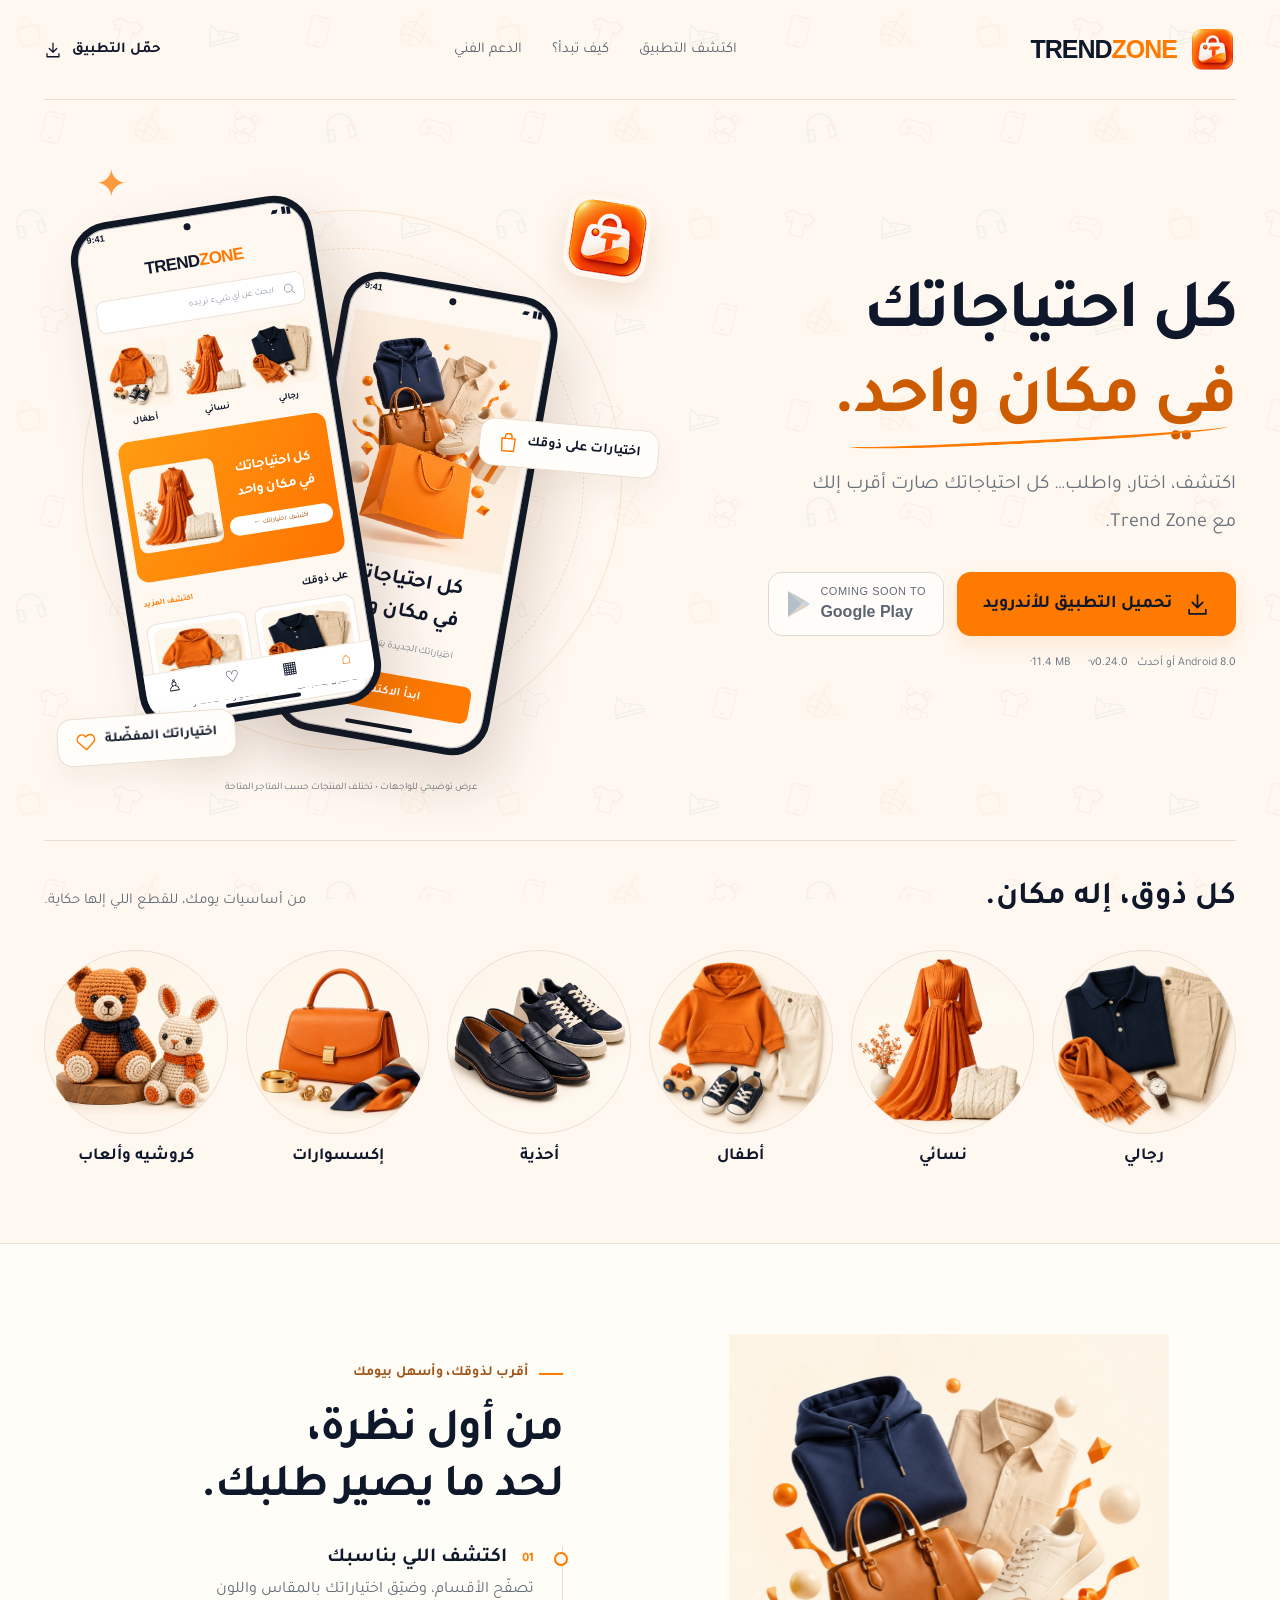
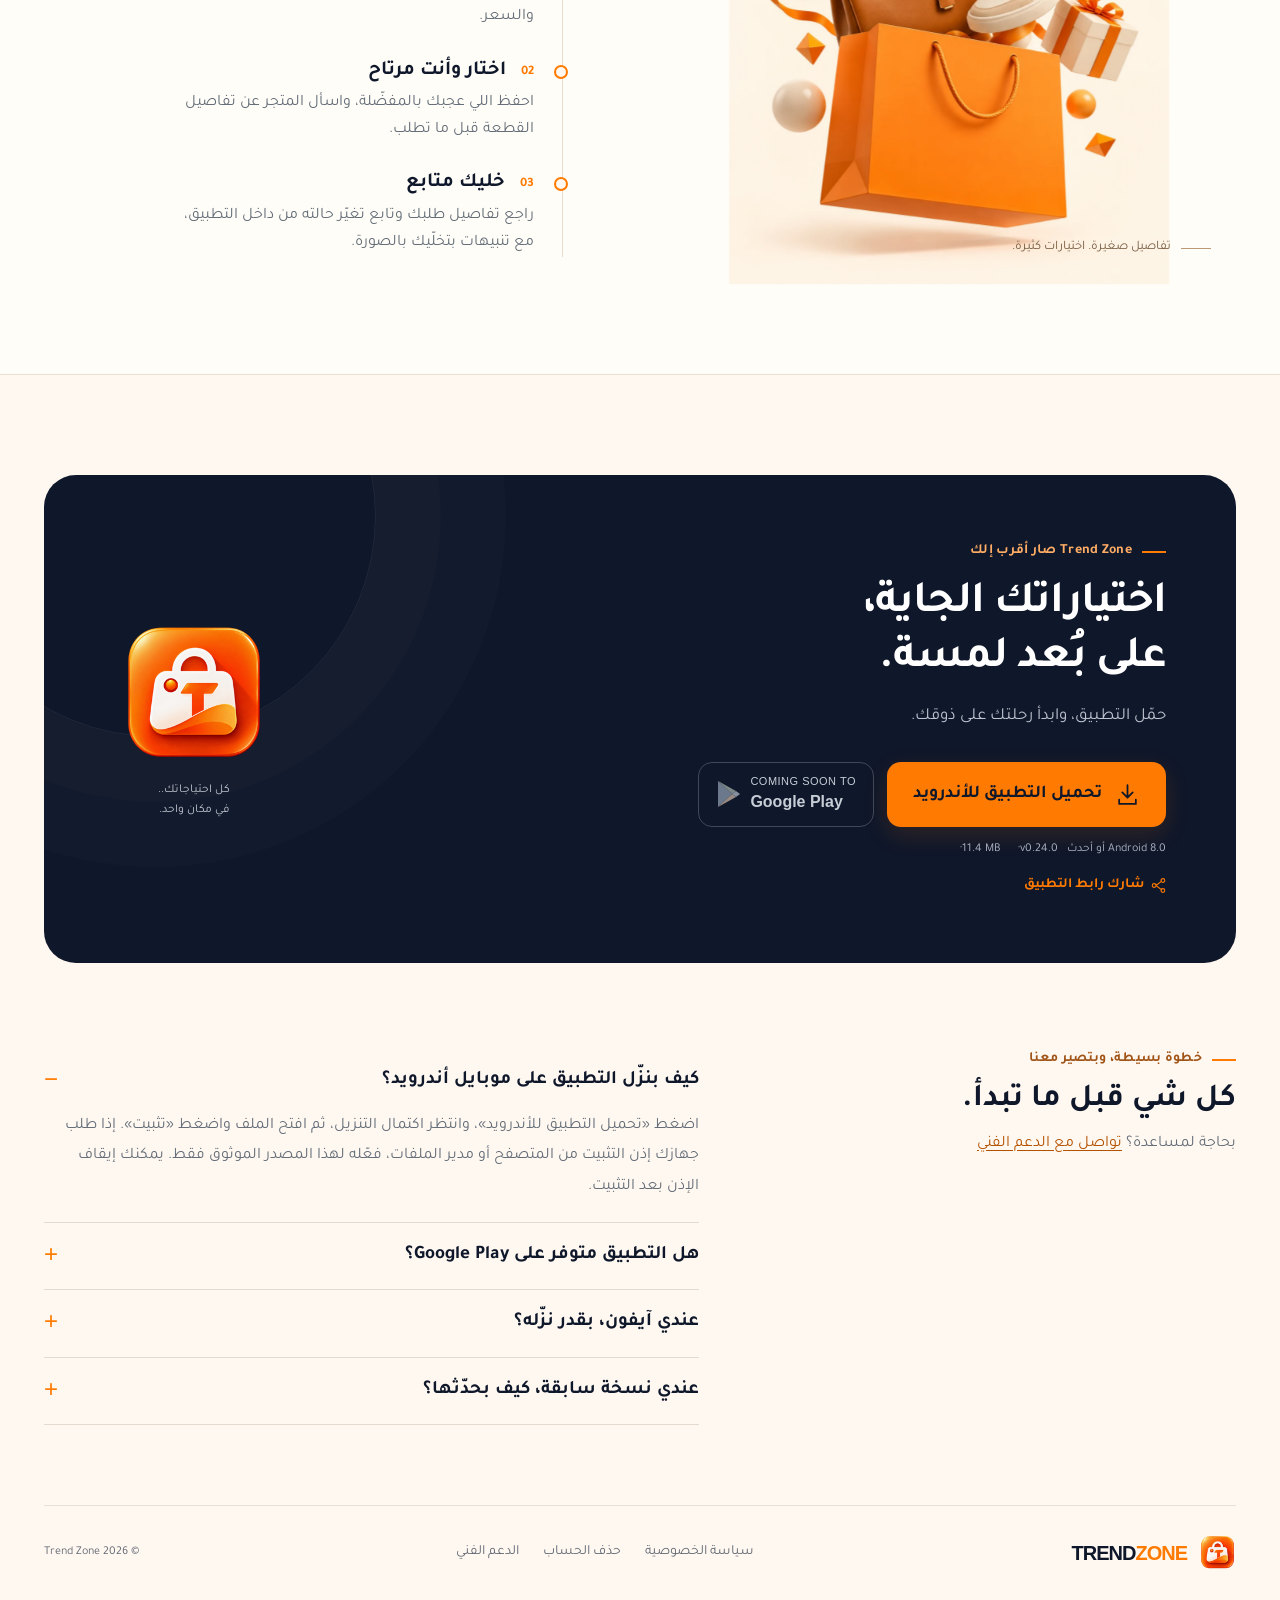
==== index.html @ ad41b78b "Publish Trend Zone download website" ====
<!doctype html>
<html lang="ar" dir="rtl"><head><meta charset="UTF-8"><meta name="viewport" content="width=device-width,initial-scale=1"><meta name="theme-color" content="#FFF8F1"><meta name="description" content="حمّل Trend Zone للأندرويد. اكتشف الأزياء والأحذية والإكسسوارات، احفظ اختياراتك وتابع طلباتك من مكان واحد."><meta property="og:title" content="Trend Zone — كل احتياجاتك في مكان واحد"><meta property="og:description" content="اكتشف، اختار، واطلب… كل احتياجاتك صارت أقرب إلك مع Trend Zone."><meta property="og:type" content="website"><meta property="og:url" content="https://trend-zone.github.io/trend-zone-releases/"><meta property="og:image" content="https://trend-zone.github.io/trend-zone-releases/brand-icon.png"><meta property="og:locale" content="ar_AR"><title>Trend Zone — كل احتياجاتك في مكان واحد</title><link rel="icon" type="image/png" href="brand-icon.png"><link rel="canonical" href="https://trend-zone.github.io/trend-zone-releases/"><link rel="preload" href="tajawal_bold.ttf" as="font" type="font/ttf" crossorigin><link rel="stylesheet" href="landing.css"><script src="landing.js" defer></script></head>
<body><a class="skip" href="#main">انتقل إلى المحتوى</a><div class="pattern" aria-hidden="true"></div>
<header class="header wrap"><a class="brand" href="./" aria-label="Trend Zone — الرئيسية"><img src="brand-icon.png" alt="" width="47" height="47"><span class="word">TREND<b>ZONE</b></span></a><nav class="nav" aria-label="التنقل الرئيسي"><a href="#discover">اكتشف التطبيق</a><a href="#how">كيف تبدأ؟</a><a href="mailto:trend-zone-support@googlegroups.com">الدعم الفني</a></nav><a class="nav-download" href="#download">حمّل التطبيق <svg viewBox="0 0 24 24" fill="none" stroke="currentColor" stroke-width="1.7" stroke-linecap="round" stroke-linejoin="round" aria-hidden="true"><path d="M12 3v12m-5-5 5 5 5-5M4 17v4h16v-4"/></svg></a></header>
<main id="main"><section class="hero wrap" aria-labelledby="hero-title"><div class="hero-copy"><h1 id="hero-title">كل احتياجاتك<br><em>في مكان واحد.</em></h1><p>اكتشف، اختار، واطلب… كل احتياجاتك صارت أقرب إلك مع <span dir="ltr">Trend Zone</span>.</p><div class="actions"><a class="download" href="https://github.com/TREND-ZONE/trend-zone-releases/releases/latest/download/TrendZone.apk" download="TrendZone-0.24.0.apk"><svg viewBox="0 0 24 24" fill="none" stroke="currentColor" stroke-width="1.7" stroke-linecap="round" stroke-linejoin="round" aria-hidden="true"><path d="M12 3v12m-5-5 5 5 5-5M4 17v4h16v-4"/></svg><span>تحميل التطبيق للأندرويد</span></a><div class="store-soon" aria-label="Coming Soon to Google Play"><svg viewBox="0 0 24 28" aria-hidden="true"><path d="M2 1 16 14 2 27Z" fill="#94a3b8"/><path d="m2 1 18 10-4 3Z" fill="#a8b8b0"/><path d="m2 27 18-10-4-3Z" fill="#d3bca9"/><path d="m16 14 4-3 4 3-4 3Z" fill="#b9c3cf"/></svg><span><small>COMING SOON TO</small><strong>Google Play</strong></span></div></div><div class="file-note"><span>Android 8.0 أو أحدث</span><span dir="ltr">v0.24.0</span><span dir="ltr">11.4 MB</span></div></div>
<div class="hero-art" aria-label="تصوّر توضيحي لتجربة Trend Zone"><div class="orbit" aria-hidden="true"></div><span class="star-spark" aria-hidden="true">✦</span><img class="float-icon" src="brand-icon.png" alt="أيقونة Trend Zone" width="83" height="83">
<div class="phone phone-back" aria-hidden="true"><div class="camera"></div><div class="phone-top"><span>9:41</span><span>▰ ▮▮</span></div><img class="brand-art" src="welcome_scene.webp" width="1122" height="1402" alt=""><h3><span>كل احتياجاتك</span><span>في مكان واحد</span></h3><p>اختياراتك الجديدة بتبدأ من هون.</p><span class="mini-button">ابدأ الاكتشاف</span></div>
<div class="phone phone-front" aria-hidden="true"><div class="camera"></div><div class="phone-top"><span>9:41</span><span>▰ ▮▮</span></div><div class="phone-brand"><span class="word">TREND<b>ZONE</b></span></div><div class="phone-search"><svg viewBox="0 0 24 24" fill="none" stroke="currentColor" stroke-width="1.7" stroke-linecap="round" stroke-linejoin="round" aria-hidden="true"><path d="m21 21-5-5M18 10a8 8 0 1 1-16 0 8 8 0 0 1 16 0"/></svg><span>ابحث عن أي شيء تريده</span></div><div class="mini-cats"><div class="mini-cat"><span class="swatch"></span>رجالي</div><div class="mini-cat"><span class="swatch dress"></span>نسائي</div><div class="mini-cat"><span class="swatch kids"></span>أطفال</div></div><div class="mini-banner"><div><b><span>كل احتياجاتك</span><span>في مكان واحد</span></b><small>اكتشف اختياراتك ←</small></div><span class="swatch dress"></span></div><div class="mini-title">على ذوقك<span>اكتشف المزيد</span></div><div class="mini-products"><div><span class="swatch"></span><small>تفاصيل بتشبهك</small></div><div><span class="swatch kids"></span><small>اختيارات للصغار</small></div></div><div class="phone-bottom"><span>⌂</span><span>▦</span><span>♡</span><span>♙</span></div></div>
<div class="float-label label-one"><svg viewBox="0 0 24 24" fill="none" stroke="currentColor" stroke-width="1.7" stroke-linecap="round" stroke-linejoin="round" aria-hidden="true"><path d="M20.8 4.6a5.5 5.5 0 0 0-7.8 0L12 5.7l-1.1-1.1a5.5 5.5 0 0 0-7.8 7.8L12 21l8.8-8.6a5.5 5.5 0 0 0 0-7.8Z"/></svg> اختياراتك المفضّلة</div><div class="float-label label-two"><svg viewBox="0 0 24 24" fill="none" stroke="currentColor" stroke-width="1.7" stroke-linecap="round" stroke-linejoin="round" aria-hidden="true"><path d="M4 7h16l-1 15H5L4 7Zm4 0V5a4 4 0 0 1 8 0v2"/></svg> اختيارات على ذوقك</div><p class="tiny-caption">عرض توضيحي للواجهات • تختلف المنتجات حسب المتاجر المتاحة</p></div></section>
<section class="category-strip wrap" id="discover" aria-labelledby="categories-title"><div class="section-intro"><h2 id="categories-title">كل ذوق، إله مكان.</h2><p>من أساسيات يومك، للقطع اللي إلها حكاية.</p></div><div class="categories"><div class="category"><div class="cat-image cat-men" role="img" aria-label="ملابس رجالية"></div><h3>رجالي</h3></div><div class="category"><div class="cat-image cat-women" role="img" aria-label="فستان وملابس نسائية"></div><h3>نسائي</h3></div><div class="category"><div class="cat-image cat-kids" role="img" aria-label="ملابس أطفال"></div><h3>أطفال</h3></div><div class="category"><div class="cat-image cat-shoes" role="img" aria-label="أحذية"></div><h3>أحذية</h3></div><div class="category"><div class="cat-image cat-bags" role="img" aria-label="حقائب وإكسسوارات"></div><h3>إكسسوارات</h3></div><div class="category"><div class="cat-image cat-crochet" role="img" aria-label="ألعاب وأعمال كروشيه"></div><h3>كروشيه وألعاب</h3></div></div></section>
<section class="journey" id="how" aria-labelledby="journey-title"><div class="journey-layout wrap"><div class="journey-visual"><img src="welcome_scene.webp" alt="تشكيلة من الملابس والحذاء والحقيبة حول حقيبة تسوّق برتقالية" width="1122" height="1402" loading="lazy"><span class="journey-note">تفاصيل صغيرة. اختيارات كثيرة.</span></div><div class="journey-copy"><div class="eyebrow">أقرب لذوقك، وأسهل بيومك</div><h2 id="journey-title">من أول نظرة،<br>لحد ما يصير طلبك.</h2><div class="steps"><div class="step"><h3><small>01</small> اكتشف اللي بناسبك</h3><p>تصفّح الأقسام، وضيّق اختياراتك بالمقاس واللون والسعر.</p></div><div class="step"><h3><small>02</small> اختار وأنت مرتاح</h3><p>احفظ اللي عجبك بالمفضّلة، واسأل المتجر عن تفاصيل القطعة قبل ما تطلب.</p></div><div class="step"><h3><small>03</small> خليك متابع</h3><p>راجع تفاصيل طلبك وتابع تغيّر حالته من داخل التطبيق، مع تنبيهات بتخلّيك بالصورة.</p></div></div></div></div></section>
<section class="download-section wrap" id="download" aria-labelledby="download-title"><div class="download-stage"><div><div class="eyebrow">Trend Zone صار أقرب إلك</div><h2 id="download-title">اختياراتك الجاية،<br>على بُعد لمسة.</h2><p>حمّل التطبيق، وابدأ رحلتك على ذوقك.</p><div class="actions"><a class="download" href="https://github.com/TREND-ZONE/trend-zone-releases/releases/latest/download/TrendZone.apk" download="TrendZone-0.24.0.apk"><svg viewBox="0 0 24 24" fill="none" stroke="currentColor" stroke-width="1.7" stroke-linecap="round" stroke-linejoin="round" aria-hidden="true"><path d="M12 3v12m-5-5 5 5 5-5M4 17v4h16v-4"/></svg><span>تحميل التطبيق للأندرويد</span></a><div class="store-soon" aria-label="Coming Soon to Google Play"><svg viewBox="0 0 24 28" aria-hidden="true"><path d="M2 1 16 14 2 27Z" fill="#94a3b8"/><path d="m2 1 18 10-4 3Z" fill="#a8b8b0"/><path d="m2 27 18-10-4-3Z" fill="#d3bca9"/><path d="m16 14 4-3 4 3-4 3Z" fill="#b9c3cf"/></svg><span><small>COMING SOON TO</small><strong>Google Play</strong></span></div></div><div class="file-note"><span>Android 8.0 أو أحدث</span><span dir="ltr">v0.24.0</span><span dir="ltr">11.4 MB</span></div><button class="share" id="share" type="button"><svg viewBox="0 0 24 24" fill="none" stroke="currentColor" stroke-width="1.7" stroke-linecap="round" stroke-linejoin="round" aria-hidden="true"><path d="M8 12 17 5M8 12l9 7M8 12a3 3 0 1 1-6 0 3 3 0 0 1 6 0M22 4a3 3 0 1 1-6 0 3 3 0 0 1 6 0M22 20a3 3 0 1 1-6 0 3 3 0 0 1 6 0"/></svg> شارك رابط التطبيق</button></div><div class="qr"><img src="brand-icon.png" alt="أيقونة Trend Zone" width="150" height="150" loading="lazy"><p>كل احتياجاتك..<br>في مكان واحد.</p></div></div></section>
<section class="faq wrap" aria-labelledby="faq-title"><div><div class="eyebrow">خطوة بسيطة، وبتصير معنا</div><h2 id="faq-title">كل شي قبل ما تبدأ.</h2><p>بحاجة لمساعدة؟ <a href="mailto:trend-zone-support@googlegroups.com">تواصل مع الدعم الفني</a></p></div><div><details open><summary>كيف بنزّل التطبيق على موبايل أندرويد؟</summary><p>اضغط «تحميل التطبيق للأندرويد»، وانتظر اكتمال التنزيل، ثم افتح الملف واضغط «تثبيت». إذا طلب جهازك إذن التثبيت من المتصفح أو مدير الملفات، فعّله لهذا المصدر الموثوق فقط. يمكنك إيقاف الإذن بعد التثبيت.</p></details><details><summary>هل التطبيق متوفر على Google Play؟</summary><p>قريباً على Google Play. حالياً يمكنك تنزيل نسخة أندرويد مباشرة من هذه الصفحة.</p></details><details><summary>عندي آيفون، بقدر نزّله؟</summary><p>النسخة الحالية مخصصة لأجهزة أندرويد 8.0 أو أحدث، وملف التنزيل لا يعمل على آيفون.</p></details><details><summary>عندي نسخة سابقة، كيف بحدّثها؟</summary><p>احتفظ بالتطبيق الموجود وثبّت التحديث من نفس مصدر نسختك. إذا رفض الهاتف التحديث بسبب اختلاف النسخة، تواصل مع الدعم الفني قبل حذف التطبيق حتى نساعدك تختار الملف المناسب.</p></details></div></section></main>
<footer class="footer wrap"><a class="brand" href="./" aria-label="Trend Zone الرئيسية"><img src="brand-icon.png" alt="" width="37" height="37"><span class="word">TREND<b>ZONE</b></span></a><nav class="footer-links" aria-label="روابط المساعدة"><a href="privacy.html">سياسة الخصوصية</a><a href="delete-account.html">حذف الحساب</a><a href="mailto:trend-zone-support@googlegroups.com">الدعم الفني</a></nav><small>© 2026 Trend Zone</small></footer><div id="toast" class="toast" role="status" aria-live="polite"></div></body></html>
---- landing.css ----
@font-face{font-family:Tajawal;src:url(tajawal_regular.ttf) format('truetype');font-weight:400;font-display:swap}@font-face{font-family:Tajawal;src:url(tajawal_bold.ttf) format('truetype');font-weight:700 900;font-display:swap}
:root{--orange:#ff7a00;--navy:#0f172a;--cream:#fff8f1;--muted:#707783;--line:#e9dfd5}*{box-sizing:border-box}html{scroll-behavior:smooth;scroll-padding-top:100px}body{margin:0;background:var(--cream);color:var(--navy);font:400 18px/1.7 Tajawal,sans-serif}a{color:inherit;text-decoration:none}button{font:inherit;cursor:pointer}button,a{-webkit-tap-highlight-color:transparent}a:focus-visible,button:focus-visible,summary:focus-visible{outline:3px solid #276baf;outline-offset:6px}img{max-width:100%;height:auto;display:block}h1,h2,h3,p{margin:0}h1,h2,h3{font-weight:700;line-height:1.22}.wrap{width:min(1220px,calc(100% - 88px));margin:auto}.pattern{position:fixed;inset:0;z-index:-1;pointer-events:none;background-image:url(shopping-pattern.svg);background-size:480px 384px;animation:drift 28s ease-in-out infinite alternate;opacity:.75}.skip{position:absolute;top:-100px;background:var(--navy);color:white;padding:12px}.skip:focus{top:0;z-index:100}.header{height:100px;display:flex;align-items:center;justify-content:space-between;gap:32px;border-bottom:1px solid var(--line)}.brand{display:flex;align-items:center;gap:12px}.brand img{width:47px;height:47px;border-radius:13px}.word{direction:ltr;font:900 25px/1 Arial,sans-serif;letter-spacing:-1px}.word b{color:var(--orange)}.nav{display:flex;gap:30px;color:#5f6672;font-size:15px}.nav a:hover{color:var(--orange)}.nav-download{display:flex;align-items:center;gap:10px;font-size:15px;font-weight:700}.nav-download svg{width:18px;height:18px}.hero{display:grid;grid-template-columns:.95fr 1.05fr;align-items:center;min-height:740px;gap:20px;padding:48px 0 64px}.eyebrow{font-size:14px;font-weight:700;letter-spacing:.3px;display:flex;align-items:center;gap:10px;color:#a15417}.eyebrow:before{content:'';width:24px;height:2px;background:var(--orange)}h1{font-size:clamp(52px,5.4vw,76px);letter-spacing:-2px;margin:25px 0 22px}h1 em{font-style:normal;color:var(--orange);position:relative;white-space:nowrap}h1 em:after{content:'';position:absolute;bottom:-7px;right:2%;width:94%;height:10px;border-bottom:3px solid var(--orange);border-radius:50%;transform:rotate(-3deg)}.hero-copy>p{max-width:430px;font-size:20px;color:#69717b;line-height:1.9}.actions{display:flex;align-items:stretch;gap:13px;margin:30px 0 17px;flex-wrap:wrap}.download{display:inline-flex;align-items:center;justify-content:center;gap:13px;border:0;background:var(--orange);color:white;padding:17px 26px;border-radius:14px;box-shadow:0 8px 24px #f8790024;font-weight:700;font-size:18px;transition:transform .2s,background .2s}.download:hover{background:#ec6e00;transform:translateY(-2px)}.download svg{width:25px;height:25px}.store-soon{display:flex;align-items:center;gap:10px;border:1px solid #ded8d1;border-radius:14px;padding:10px 17px;line-height:1.2;direction:ltr;background:#fff9}.store-soon svg{width:24px;height:28px;opacity:.7}.store-soon small{display:block;font:11px/1.5 Arial;color:#7d8189;letter-spacing:.5px}.store-soon strong{font:700 16px/1.5 Arial;color:#5b6472}.file-note{font-size:12px;color:#83858b;display:flex;gap:9px;align-items:center;flex-wrap:wrap}.file-note span+span:before{content:'·';margin-left:9px}.hero-art{height:610px;position:relative;direction:ltr;isolation:isolate}.orbit{position:absolute;width:540px;height:540px;border:1px solid #efb88450;border-radius:50%;left:50%;top:53%;transform:translate(-50%,-50%);background:radial-gradient(circle,#ffe3c35c 0,transparent 68%);z-index:-1}.orbit:after{content:'';position:absolute;inset:37px;border:1px dashed #e9b68560;border-radius:50%}.phone{background:#fff8f1;border:7px solid #101725;border-radius:39px;position:absolute;overflow:hidden;box-shadow:15px 28px 55px #4e2b1a29,inset 0 0 0 1px #b8b9bd;direction:rtl}.phone:after{content:'';position:absolute;width:33%;height:4px;background:#101725;border-radius:6px;bottom:8px;left:33.5%}.phone-front{width:244px;height:514px;left:60px;top:49px;transform:rotate(-9deg);z-index:3}.phone-back{width:218px;height:465px;left:263px;top:124px;transform:rotate(10deg);z-index:2}.phone-top{height:25px;padding:4px 12px;font:700 9px Arial;display:flex;justify-content:space-between;direction:ltr}.camera{position:absolute;top:7px;left:48%;width:7px;height:7px;border-radius:50%;background:#141a25}.phone-brand{display:flex;justify-content:center;padding:12px 4px 9px}.phone-brand .word{font-size:17px;letter-spacing:-.7px}.phone-search{background:white;border:1px solid #ece2d9;color:#9099a7;margin:8px 10px 13px;padding:8px;border-radius:9px;font-size:9px;display:flex;gap:10px;align-items:center}.phone-search svg{width:12px;height:12px}.mini-cats{display:flex;margin:0 10px 12px;gap:7px}.mini-cat{flex:1;text-align:center;font-size:9px;font-weight:700}.swatch{display:block;aspect-ratio:1;background-image:url(fashion_atlas.webp);background-size:100% 200%;border-radius:9px;margin-bottom:4px}.swatch.kids{background-position:0 100%}.swatch.dress{background-image:url(category_atlas.webp);background-size:300% 200%}.mini-banner{margin:0 10px;padding:12px 9px;border-radius:12px;background:#ff7a00;display:grid;grid-template-columns:1fr 1fr;gap:5px;align-items:center;color:white}.mini-banner b{font-size:18px;line-height:1.3}.mini-banner small{font-size:8px;display:block;margin-top:10px}.mini-banner .swatch{margin:0;border-radius:8px}.mini-title{display:flex;justify-content:space-between;font-size:11px;font-weight:700;margin:16px 12px 7px}.mini-title span{font-size:8px;color:var(--orange)}.mini-products{display:grid;grid-template-columns:1fr 1fr;gap:8px;margin:0 10px}.mini-products>div{background:white;padding:5px;border-radius:10px;border:1px solid #ece5de}.mini-products small{font-size:9px;display:block}.mini-products .swatch{height:67px;aspect-ratio:auto}.phone-bottom{position:absolute;bottom:16px;left:0;right:0;height:37px;background:white;display:flex;align-items:center;justify-content:space-around;font-size:16px;border-top:1px solid #eee7df}.phone-bottom span:first-child{color:var(--orange)}.phone-back .brand-art{width:190px;margin:9px auto 0;mix-blend-mode:multiply}.phone-back h3{text-align:center;font-size:24px;line-height:1.35;margin:7px 15px}.phone-back p{font-size:10px;text-align:center;color:#79818b;margin:12px}.mini-button{display:block;background:var(--orange);border-radius:8px;color:white;text-align:center;margin:18px 16px;padding:8px;font-size:12px;font-weight:700}.float-icon{width:83px;height:83px;border-radius:21px;position:absolute;right:10px;top:40px;z-index:4;transform:rotate(9deg);box-shadow:0 14px 30px #a44f0825;animation:bob 7s ease-in-out infinite}.float-label{background:#fffefb;border:1px solid #eaded0;box-shadow:0 13px 33px #5a3a1210;border-radius:15px;padding:11px 18px;position:absolute;font-size:14px;font-weight:700;z-index:5;display:flex;align-items:center;gap:9px}.float-label svg{width:20px;height:20px;color:var(--orange)}.label-one{left:13px;bottom:5px;transform:rotate(-4deg)}.label-two{right:0;top:267px;transform:rotate(5deg)}.star-spark{position:absolute;font-size:39px;color:#ff9b3f;top:2px;left:51px}.tiny-caption{position:absolute;bottom:-30px;left:0;right:0;text-align:center;color:#8a8a8a;font-size:10px}.category-strip{padding:38px 0 76px;border-top:1px solid var(--line)}.section-intro{display:flex;align-items:baseline;justify-content:space-between;gap:25px;margin-bottom:32px}.section-intro h2{font-size:32px}.section-intro p{font-size:15px;color:var(--muted)}.categories{display:grid;grid-template-columns:repeat(6,1fr);gap:18px}.category{min-width:0;text-align:center}.cat-image{aspect-ratio:1;background-color:#f7ecdf;border-radius:50%;background-repeat:no-repeat;transition:transform .35s;background-size:100% 200%;border:1px solid #ebdfd3;margin-bottom:13px}.category:hover .cat-image{transform:translateY(-7px) rotate(-4deg)}.category h3{font-size:17px}.cat-men{background-image:url(fashion_atlas.webp)}.cat-women{background-image:url(category_atlas.webp);background-size:300% 200%}.cat-kids{background-image:url(fashion_atlas.webp);background-position:0 100%}.cat-shoes{background-image:url(shoes_crochet_atlas.webp);background-size:200% 200%}.cat-bags{background-image:url(category_atlas.webp);background-size:300% 200%;background-position:100% 100%}.cat-crochet{background-image:url(shoes_crochet_atlas.webp);background-size:200% 200%;background-position:100% 100%}.journey{padding:90px 0;background:#fffef9c9;border-top:1px solid var(--line);border-bottom:1px solid var(--line)}.journey-layout{display:grid;grid-template-columns:1.05fr .95fr;gap:100px;align-items:center}.journey-visual{position:relative}.journey-visual img{width:100%;max-height:550px;object-fit:contain;mix-blend-mode:multiply}.journey-note{position:absolute;bottom:25px;right:25px;display:flex;gap:10px;align-items:center;font-size:13px;color:#7a5f44}.journey-note:before{content:'';width:30px;height:1px;background:#bc9975}.journey h2{font-size:46px;letter-spacing:-1px;margin:18px 0 30px}.steps{border-right:1px solid #e8dccc;padding-right:28px;display:grid;gap:27px}.step{position:relative}.step:before{content:'';position:absolute;right:-34px;top:6px;width:10px;height:10px;border-radius:50%;background:var(--cream);border:2px solid var(--orange)}.step h3{font-size:20px;margin-bottom:7px}.step h3 small{color:var(--orange);font-size:13px;margin-left:10px}.step p{color:var(--muted);font-size:16px;max-width:350px}.download-section{padding:100px 0 75px}.download-stage{background:var(--navy);color:white;border-radius:32px;position:relative;overflow:hidden;display:flex;justify-content:space-between;align-items:center;gap:50px;padding:65px 70px}.download-stage:before{content:'';position:absolute;width:440px;height:440px;border:1px solid #ffffff12;border-radius:50%;left:-110px;top:-180px;box-shadow:0 0 0 65px #ffffff03,0 0 0 130px #ffffff03;pointer-events:none}.download-stage h2{font-size:45px;letter-spacing:-1px;margin:14px 0 15px}.download-stage p{color:#bfc4d0;font-size:17px}.download-stage .eyebrow{color:#ffad65}.download-stage .actions{margin-bottom:12px}.download-stage .file-note{color:#adb4c4}.download-stage .store-soon{background:transparent;border-color:#ffffff35}.download-stage .store-soon small,.download-stage .store-soon strong{color:#c7cdd6}.qr{position:relative;text-align:center;flex:0 0 160px}.qr img{width:150px;height:150px;background:white;border-radius:16px;padding:11px;margin:0 auto 12px}.qr p{font-size:12px;color:#c3c8d1}.share{background:none;border:0;color:var(--orange);padding:0;font-weight:700;font-size:14px;display:flex;gap:7px;align-items:center;margin-top:15px}.share svg{width:15px;height:15px}.faq{padding:10px 0 80px;display:grid;grid-template-columns:.8fr 1.2fr;gap:100px}.faq h2{font-size:32px;margin:10px 0}.faq>div>p{font-size:16px;color:var(--muted)}.faq a{color:#b55200;text-decoration:underline;text-underline-offset:4px}.faq details{border-bottom:1px solid #e4dacf;padding:17px 0}.faq summary{font-size:19px;font-weight:700;cursor:pointer;list-style:none;display:flex;justify-content:space-between;gap:20px}.faq summary::-webkit-details-marker{display:none}.faq summary:after{content:'+';color:var(--orange);font:400 24px Arial}.faq details[open] summary:after{content:'−'}.faq details p{color:var(--muted);font-size:16px;line-height:1.9;padding:14px 0 3px}.footer{border-top:1px solid var(--line);padding:28px 0 35px;display:flex;align-items:center;justify-content:space-between;gap:25px}.footer .brand img{width:37px;height:37px;border-radius:10px}.footer .word{font-size:20px}.footer-links{display:flex;gap:24px;font-size:14px;color:#777b83}.footer small{font-size:12px;color:#81848b}.toast{position:fixed;bottom:25px;left:50%;transform:translateX(-50%);border-radius:12px;padding:12px 22px;background:var(--navy);color:white;font-size:15px;z-index:20;box-shadow:0 8px 30px #0002}.toast:empty{display:none}@keyframes drift{to{transform:translateY(-12px)}}@keyframes bob{50%{transform:translateY(-9px) rotate(5deg)}}
@media(min-width:1500px){.hero{min-height:780px}.hero-art{transform:scale(1.06)}}
@media(max-width:1100px){.wrap{width:calc(100% - 56px)}.hero{grid-template-columns:1fr 1fr;gap:10px}.hero-art{transform:scale(.83);transform-origin:center;min-width:500px;margin-left:-65px;margin-right:-50px}.hero-copy{z-index:5}h1{font-size:59px}.hero-copy>p{font-size:18px}.download{padding:16px 20px;font-size:16px}.store-soon{padding:10px 13px}.nav{gap:20px}.categories{gap:13px}.journey-layout{gap:40px}.download-stage{padding:45px}.faq{gap:50px}}
@media(max-width:760px){.wrap{width:calc(100% - 40px)}.header{height:81px}.brand img{width:39px;height:39px}.word{font-size:22px}.nav{display:none}.nav-download{font-size:13px}.hero{display:flex;flex-direction:column;align-items:stretch;padding:48px 0 38px;gap:12px;min-height:auto}.hero-copy{text-align:center}.eyebrow{justify-content:center;font-size:12px}h1{font-size:57px;margin:20px 0 25px;letter-spacing:-1.8px}.hero-copy>p{font-size:17px;max-width:360px;margin:auto;line-height:1.8}.actions{justify-content:center;margin:24px 0 14px;gap:10px}.download{font-size:16px;padding:15px 19px}.store-soon{padding:8px 12px}.store-soon strong{font-size:14px}.file-note{justify-content:center;font-size:11px}.hero-art{width:500px;min-width:500px;height:570px;align-self:center;margin:0 -70px -65px;transform:scale(.78);transform-origin:top center}.phone-front{left:47px}.phone-back{left:255px}.label-one{left:32px}.label-two{right:6px}.float-icon{right:25px;top:25px}.tiny-caption{bottom:-4px}.section-intro{display:block;text-align:center;margin-bottom:25px}.section-intro h2{font-size:28px}.section-intro p{font-size:13px;margin-top:9px}.categories{grid-template-columns:repeat(3,1fr);gap:24px 20px;max-width:430px;margin:auto}.category h3{font-size:15px}.category-strip{padding:30px 0 45px}.cat-image{margin-bottom:8px}.journey{padding:48px 0}.journey-layout{display:flex;flex-direction:column-reverse;gap:20px}.journey-copy{width:100%}.journey h2{text-align:center;font-size:36px;margin:16px 0 30px}.steps{max-width:390px;margin:auto;padding-right:24px;gap:24px}.step:before{right:-30px}.step h3{font-size:20px}.step p{font-size:15px}.journey-visual{max-width:350px}.journey-visual img{max-height:400px}.journey-note{bottom:5px;font-size:11px}.download-section{padding:45px 0}.download-stage{padding:35px 20px;border-radius:24px;display:block;text-align:center}.download-stage h2{font-size:34px}.download-stage p{font-size:15px}.qr{margin:30px auto 0;width:145px}.qr img{width:115px;height:115px}.qr p{font-size:11px}.share{justify-content:center;margin:18px auto 0}.faq{grid-template-columns:1fr;gap:20px;padding:5px 0 40px}.faq>div:first-child{text-align:center}.faq h2{font-size:28px}.faq summary{font-size:17px}.faq details p{font-size:15px}.footer{flex-direction:column;gap:18px;padding:25px 0}.footer-links{font-size:13px;gap:20px}.footer small{font-size:11px}}
@media(max-width:370px){.wrap{width:calc(100% - 32px)}h1{font-size:49px}.hero-art{transform:scale(.66);margin-bottom:-125px}.actions{flex-direction:column;align-items:center}.download,.store-soon{min-width:220px}.store-soon{justify-content:center}.categories{gap:22px 14px}}
@media(prefers-reduced-motion:reduce){html{scroll-behavior:auto}*,*:before,*:after{animation:none!important;transition:none!important}}

.qr img{padding:0;background:transparent;border-radius:30px}

body{overflow-x:clip}.hero-copy [dir=ltr]{white-space:nowrap}
@media(max-width:760px){.header{gap:12px}.brand{gap:8px}.nav-download{gap:6px;white-space:nowrap}}
@media(max-width:370px){.header .word{font-size:17px}.header .brand img{width:33px;height:33px}.header .nav-download{font-size:11px}.header .nav-download svg{width:15px;height:15px}}

/* Maintain brand surfaces while keeping key text readable. */
.download{color:var(--navy)}h1 em{color:#cd5b00}.file-note{color:#66707a}.tiny-caption{color:#6e7277}.store-soon small{color:#626b77}.footer small,.footer-links{color:#626974}:root{--muted:#646d78}

@media(max-width:760px){h1{font-size:51px}}
@media(max-width:370px){h1{font-size:43px}}

/* Lock each approved phrase to one line inside the illustrative phones. */
.mini-banner{grid-template-columns:1.4fr 1fr;gap:7px;padding:16px 9px;min-height:142px}
.mini-banner b{display:block;font-size:14px;line-height:1.7;text-align:center;letter-spacing:-.2px}
.mini-banner b span,.phone-back h3 span{display:block;white-space:nowrap}
.mini-banner small{margin-top:12px;text-align:center}
.phone-back h3{font-size:21px;line-height:1.5;margin:7px 10px}

/* App-like banner: balanced photo, two-line title and compact white action. */
.mini-banner{grid-template-columns:1.22fr 1fr;gap:7px;padding:14px 7px;background:linear-gradient(125deg,#ff9c12,#ff7300)}
.mini-banner small{display:block;background:#fff;color:#a64700;border-radius:999px;padding:4px 3px;font-size:7px;line-height:1.5}
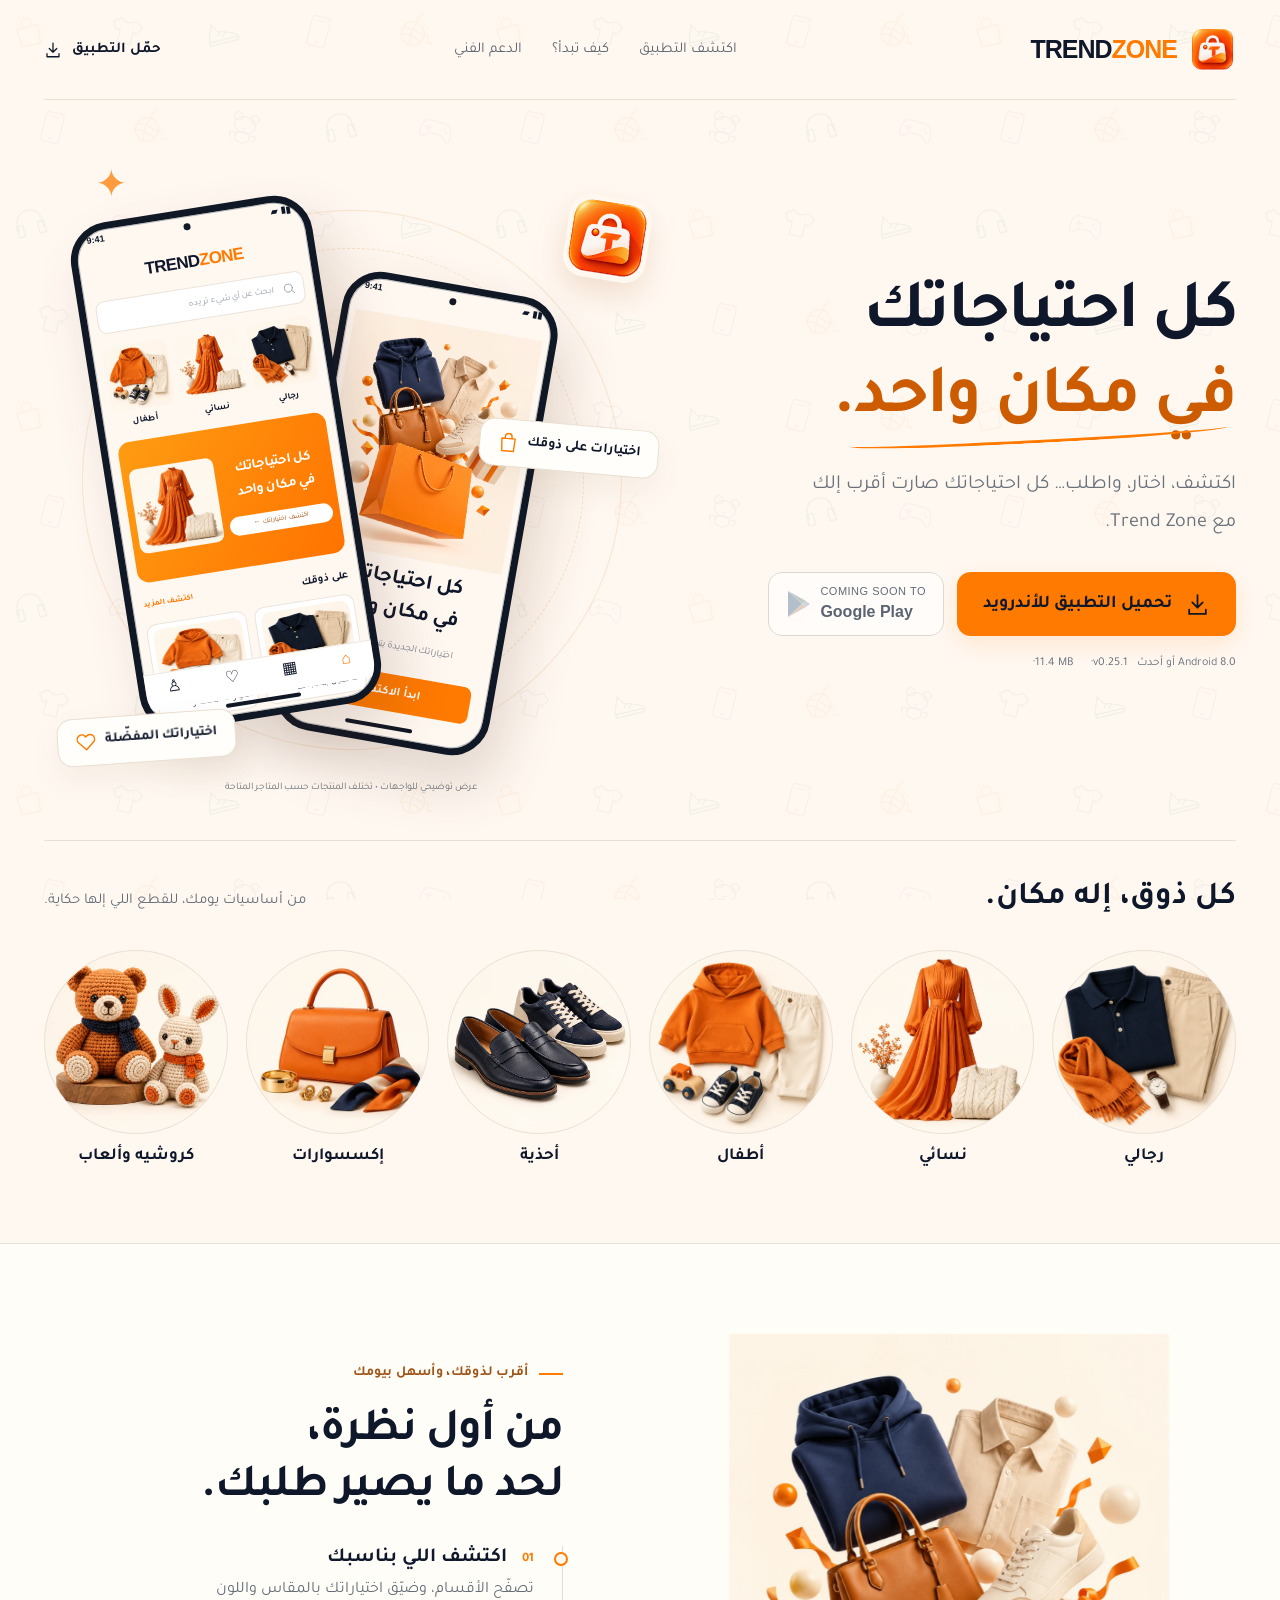
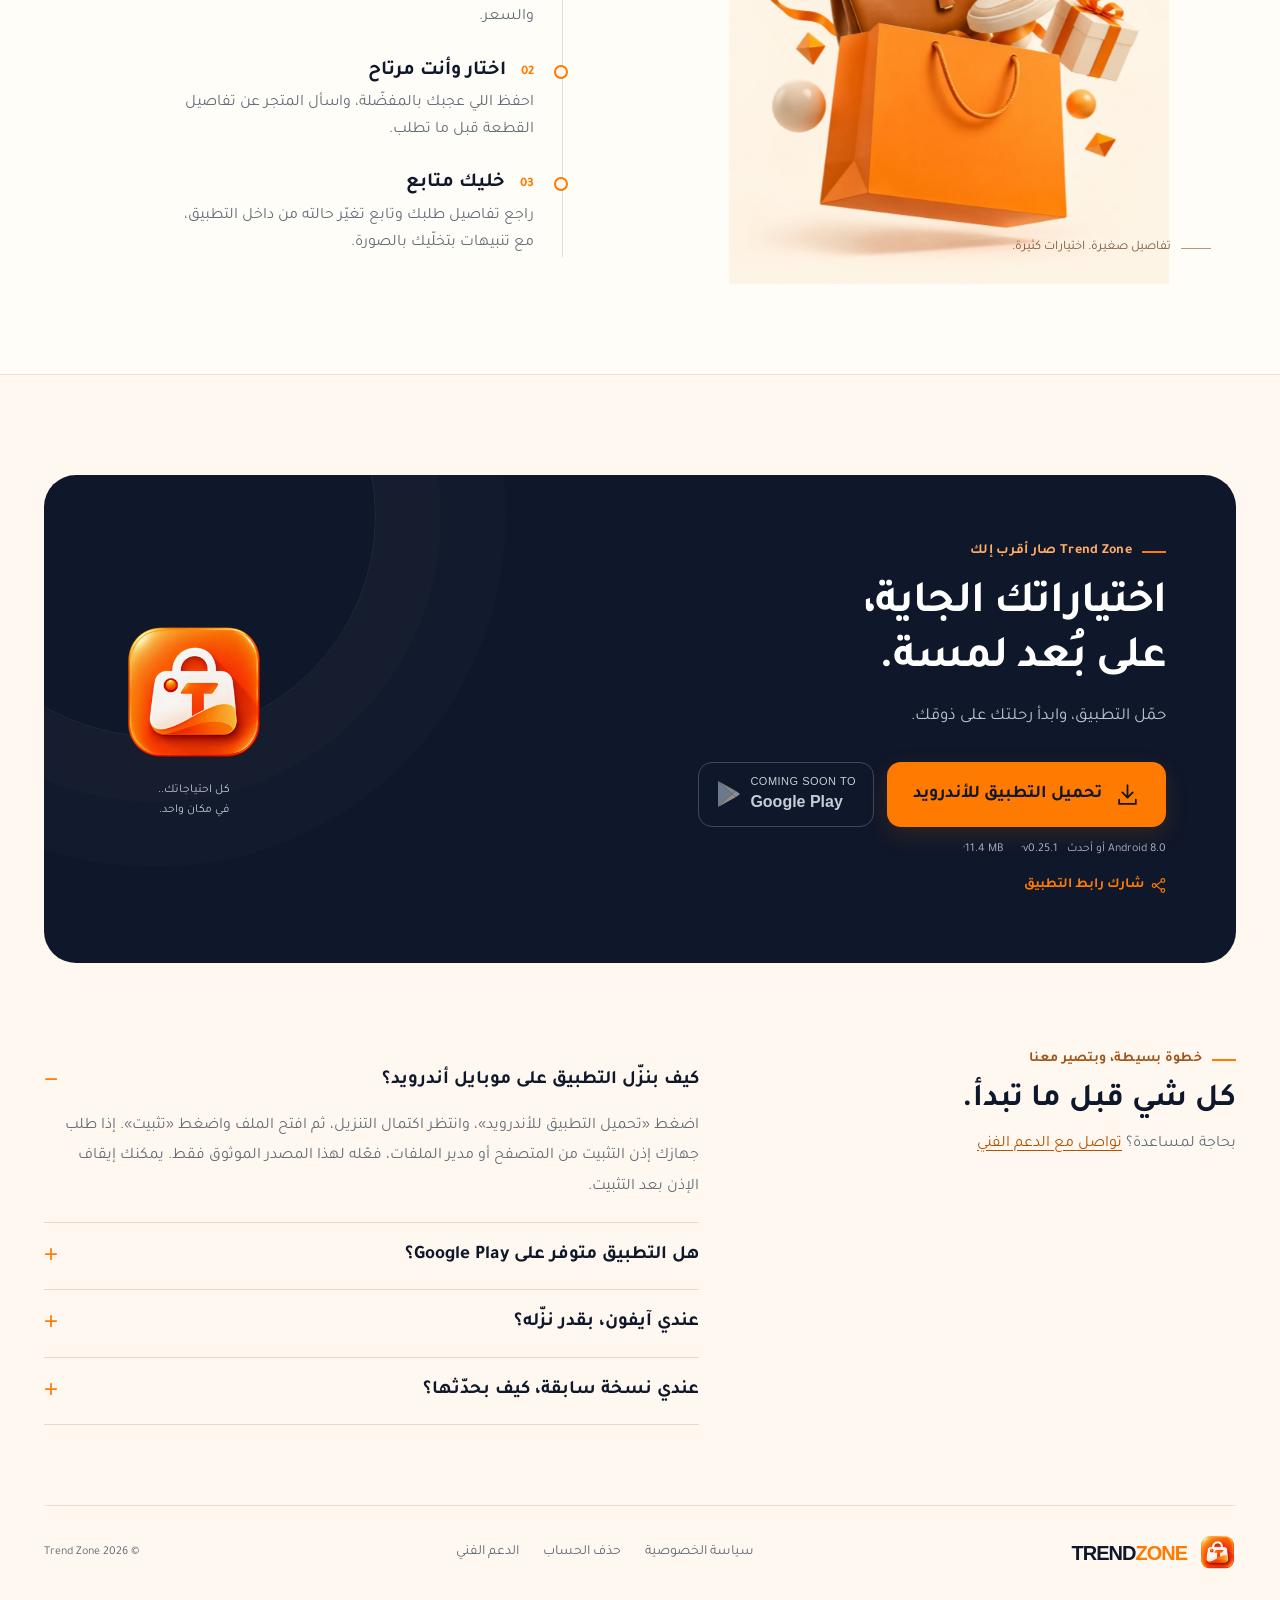
==== commit 16743d80: "Update download page to Trend Zone 0.25.1" ====
--- a/index.html
+++ b/index.html
@@ -2,13 +2,13 @@
 <html lang="ar" dir="rtl"><head><meta charset="UTF-8"><meta name="viewport" content="width=device-width,initial-scale=1"><meta name="theme-color" content="#FFF8F1"><meta name="description" content="حمّل Trend Zone للأندرويد. اكتشف الأزياء والأحذية والإكسسوارات، احفظ اختياراتك وتابع طلباتك من مكان واحد."><meta property="og:title" content="Trend Zone — كل احتياجاتك في مكان واحد"><meta property="og:description" content="اكتشف، اختار، واطلب… كل احتياجاتك صارت أقرب إلك مع Trend Zone."><meta property="og:type" content="website"><meta property="og:url" content="https://trend-zone.github.io/trend-zone-releases/"><meta property="og:image" content="https://trend-zone.github.io/trend-zone-releases/brand-icon.png"><meta property="og:locale" content="ar_AR"><title>Trend Zone — كل احتياجاتك في مكان واحد</title><link rel="icon" type="image/png" href="brand-icon.png"><link rel="canonical" href="https://trend-zone.github.io/trend-zone-releases/"><link rel="preload" href="tajawal_bold.ttf" as="font" type="font/ttf" crossorigin><link rel="stylesheet" href="landing.css"><script src="landing.js" defer></script></head>
 <body><a class="skip" href="#main">انتقل إلى المحتوى</a><div class="pattern" aria-hidden="true"></div>
 <header class="header wrap"><a class="brand" href="./" aria-label="Trend Zone — الرئيسية"><img src="brand-icon.png" alt="" width="47" height="47"><span class="word">TREND<b>ZONE</b></span></a><nav class="nav" aria-label="التنقل الرئيسي"><a href="#discover">اكتشف التطبيق</a><a href="#how">كيف تبدأ؟</a><a href="mailto:trend-zone-support@googlegroups.com">الدعم الفني</a></nav><a class="nav-download" href="#download">حمّل التطبيق <svg viewBox="0 0 24 24" fill="none" stroke="currentColor" stroke-width="1.7" stroke-linecap="round" stroke-linejoin="round" aria-hidden="true"><path d="M12 3v12m-5-5 5 5 5-5M4 17v4h16v-4"/></svg></a></header>
-<main id="main"><section class="hero wrap" aria-labelledby="hero-title"><div class="hero-copy"><h1 id="hero-title">كل احتياجاتك<br><em>في مكان واحد.</em></h1><p>اكتشف، اختار، واطلب… كل احتياجاتك صارت أقرب إلك مع <span dir="ltr">Trend Zone</span>.</p><div class="actions"><a class="download" href="https://github.com/TREND-ZONE/trend-zone-releases/releases/latest/download/TrendZone.apk" download="TrendZone-0.24.0.apk"><svg viewBox="0 0 24 24" fill="none" stroke="currentColor" stroke-width="1.7" stroke-linecap="round" stroke-linejoin="round" aria-hidden="true"><path d="M12 3v12m-5-5 5 5 5-5M4 17v4h16v-4"/></svg><span>تحميل التطبيق للأندرويد</span></a><div class="store-soon" aria-label="Coming Soon to Google Play"><svg viewBox="0 0 24 28" aria-hidden="true"><path d="M2 1 16 14 2 27Z" fill="#94a3b8"/><path d="m2 1 18 10-4 3Z" fill="#a8b8b0"/><path d="m2 27 18-10-4-3Z" fill="#d3bca9"/><path d="m16 14 4-3 4 3-4 3Z" fill="#b9c3cf"/></svg><span><small>COMING SOON TO</small><strong>Google Play</strong></span></div></div><div class="file-note"><span>Android 8.0 أو أحدث</span><span dir="ltr">v0.24.0</span><span dir="ltr">11.4 MB</span></div></div>
+<main id="main"><section class="hero wrap" aria-labelledby="hero-title"><div class="hero-copy"><h1 id="hero-title">كل احتياجاتك<br><em>في مكان واحد.</em></h1><p>اكتشف، اختار، واطلب… كل احتياجاتك صارت أقرب إلك مع <span dir="ltr">Trend Zone</span>.</p><div class="actions"><a class="download" href="https://github.com/TREND-ZONE/trend-zone-releases/releases/latest/download/TrendZone.apk" download="TrendZone-0.25.1.apk"><svg viewBox="0 0 24 24" fill="none" stroke="currentColor" stroke-width="1.7" stroke-linecap="round" stroke-linejoin="round" aria-hidden="true"><path d="M12 3v12m-5-5 5 5 5-5M4 17v4h16v-4"/></svg><span>تحميل التطبيق للأندرويد</span></a><div class="store-soon" aria-label="Coming Soon to Google Play"><svg viewBox="0 0 24 28" aria-hidden="true"><path d="M2 1 16 14 2 27Z" fill="#94a3b8"/><path d="m2 1 18 10-4 3Z" fill="#a8b8b0"/><path d="m2 27 18-10-4-3Z" fill="#d3bca9"/><path d="m16 14 4-3 4 3-4 3Z" fill="#b9c3cf"/></svg><span><small>COMING SOON TO</small><strong>Google Play</strong></span></div></div><div class="file-note"><span>Android 8.0 أو أحدث</span><span dir="ltr">v0.25.1</span><span dir="ltr">11.4 MB</span></div></div>
 <div class="hero-art" aria-label="تصوّر توضيحي لتجربة Trend Zone"><div class="orbit" aria-hidden="true"></div><span class="star-spark" aria-hidden="true">✦</span><img class="float-icon" src="brand-icon.png" alt="أيقونة Trend Zone" width="83" height="83">
 <div class="phone phone-back" aria-hidden="true"><div class="camera"></div><div class="phone-top"><span>9:41</span><span>▰ ▮▮</span></div><img class="brand-art" src="welcome_scene.webp" width="1122" height="1402" alt=""><h3><span>كل احتياجاتك</span><span>في مكان واحد</span></h3><p>اختياراتك الجديدة بتبدأ من هون.</p><span class="mini-button">ابدأ الاكتشاف</span></div>
 <div class="phone phone-front" aria-hidden="true"><div class="camera"></div><div class="phone-top"><span>9:41</span><span>▰ ▮▮</span></div><div class="phone-brand"><span class="word">TREND<b>ZONE</b></span></div><div class="phone-search"><svg viewBox="0 0 24 24" fill="none" stroke="currentColor" stroke-width="1.7" stroke-linecap="round" stroke-linejoin="round" aria-hidden="true"><path d="m21 21-5-5M18 10a8 8 0 1 1-16 0 8 8 0 0 1 16 0"/></svg><span>ابحث عن أي شيء تريده</span></div><div class="mini-cats"><div class="mini-cat"><span class="swatch"></span>رجالي</div><div class="mini-cat"><span class="swatch dress"></span>نسائي</div><div class="mini-cat"><span class="swatch kids"></span>أطفال</div></div><div class="mini-banner"><div><b><span>كل احتياجاتك</span><span>في مكان واحد</span></b><small>اكتشف اختياراتك ←</small></div><span class="swatch dress"></span></div><div class="mini-title">على ذوقك<span>اكتشف المزيد</span></div><div class="mini-products"><div><span class="swatch"></span><small>تفاصيل بتشبهك</small></div><div><span class="swatch kids"></span><small>اختيارات للصغار</small></div></div><div class="phone-bottom"><span>⌂</span><span>▦</span><span>♡</span><span>♙</span></div></div>
 <div class="float-label label-one"><svg viewBox="0 0 24 24" fill="none" stroke="currentColor" stroke-width="1.7" stroke-linecap="round" stroke-linejoin="round" aria-hidden="true"><path d="M20.8 4.6a5.5 5.5 0 0 0-7.8 0L12 5.7l-1.1-1.1a5.5 5.5 0 0 0-7.8 7.8L12 21l8.8-8.6a5.5 5.5 0 0 0 0-7.8Z"/></svg> اختياراتك المفضّلة</div><div class="float-label label-two"><svg viewBox="0 0 24 24" fill="none" stroke="currentColor" stroke-width="1.7" stroke-linecap="round" stroke-linejoin="round" aria-hidden="true"><path d="M4 7h16l-1 15H5L4 7Zm4 0V5a4 4 0 0 1 8 0v2"/></svg> اختيارات على ذوقك</div><p class="tiny-caption">عرض توضيحي للواجهات • تختلف المنتجات حسب المتاجر المتاحة</p></div></section>
 <section class="category-strip wrap" id="discover" aria-labelledby="categories-title"><div class="section-intro"><h2 id="categories-title">كل ذوق، إله مكان.</h2><p>من أساسيات يومك، للقطع اللي إلها حكاية.</p></div><div class="categories"><div class="category"><div class="cat-image cat-men" role="img" aria-label="ملابس رجالية"></div><h3>رجالي</h3></div><div class="category"><div class="cat-image cat-women" role="img" aria-label="فستان وملابس نسائية"></div><h3>نسائي</h3></div><div class="category"><div class="cat-image cat-kids" role="img" aria-label="ملابس أطفال"></div><h3>أطفال</h3></div><div class="category"><div class="cat-image cat-shoes" role="img" aria-label="أحذية"></div><h3>أحذية</h3></div><div class="category"><div class="cat-image cat-bags" role="img" aria-label="حقائب وإكسسوارات"></div><h3>إكسسوارات</h3></div><div class="category"><div class="cat-image cat-crochet" role="img" aria-label="ألعاب وأعمال كروشيه"></div><h3>كروشيه وألعاب</h3></div></div></section>
 <section class="journey" id="how" aria-labelledby="journey-title"><div class="journey-layout wrap"><div class="journey-visual"><img src="welcome_scene.webp" alt="تشكيلة من الملابس والحذاء والحقيبة حول حقيبة تسوّق برتقالية" width="1122" height="1402" loading="lazy"><span class="journey-note">تفاصيل صغيرة. اختيارات كثيرة.</span></div><div class="journey-copy"><div class="eyebrow">أقرب لذوقك، وأسهل بيومك</div><h2 id="journey-title">من أول نظرة،<br>لحد ما يصير طلبك.</h2><div class="steps"><div class="step"><h3><small>01</small> اكتشف اللي بناسبك</h3><p>تصفّح الأقسام، وضيّق اختياراتك بالمقاس واللون والسعر.</p></div><div class="step"><h3><small>02</small> اختار وأنت مرتاح</h3><p>احفظ اللي عجبك بالمفضّلة، واسأل المتجر عن تفاصيل القطعة قبل ما تطلب.</p></div><div class="step"><h3><small>03</small> خليك متابع</h3><p>راجع تفاصيل طلبك وتابع تغيّر حالته من داخل التطبيق، مع تنبيهات بتخلّيك بالصورة.</p></div></div></div></div></section>
-<section class="download-section wrap" id="download" aria-labelledby="download-title"><div class="download-stage"><div><div class="eyebrow">Trend Zone صار أقرب إلك</div><h2 id="download-title">اختياراتك الجاية،<br>على بُعد لمسة.</h2><p>حمّل التطبيق، وابدأ رحلتك على ذوقك.</p><div class="actions"><a class="download" href="https://github.com/TREND-ZONE/trend-zone-releases/releases/latest/download/TrendZone.apk" download="TrendZone-0.24.0.apk"><svg viewBox="0 0 24 24" fill="none" stroke="currentColor" stroke-width="1.7" stroke-linecap="round" stroke-linejoin="round" aria-hidden="true"><path d="M12 3v12m-5-5 5 5 5-5M4 17v4h16v-4"/></svg><span>تحميل التطبيق للأندرويد</span></a><div class="store-soon" aria-label="Coming Soon to Google Play"><svg viewBox="0 0 24 28" aria-hidden="true"><path d="M2 1 16 14 2 27Z" fill="#94a3b8"/><path d="m2 1 18 10-4 3Z" fill="#a8b8b0"/><path d="m2 27 18-10-4-3Z" fill="#d3bca9"/><path d="m16 14 4-3 4 3-4 3Z" fill="#b9c3cf"/></svg><span><small>COMING SOON TO</small><strong>Google Play</strong></span></div></div><div class="file-note"><span>Android 8.0 أو أحدث</span><span dir="ltr">v0.24.0</span><span dir="ltr">11.4 MB</span></div><button class="share" id="share" type="button"><svg viewBox="0 0 24 24" fill="none" stroke="currentColor" stroke-width="1.7" stroke-linecap="round" stroke-linejoin="round" aria-hidden="true"><path d="M8 12 17 5M8 12l9 7M8 12a3 3 0 1 1-6 0 3 3 0 0 1 6 0M22 4a3 3 0 1 1-6 0 3 3 0 0 1 6 0M22 20a3 3 0 1 1-6 0 3 3 0 0 1 6 0"/></svg> شارك رابط التطبيق</button></div><div class="qr"><img src="brand-icon.png" alt="أيقونة Trend Zone" width="150" height="150" loading="lazy"><p>كل احتياجاتك..<br>في مكان واحد.</p></div></div></section>
+<section class="download-section wrap" id="download" aria-labelledby="download-title"><div class="download-stage"><div><div class="eyebrow">Trend Zone صار أقرب إلك</div><h2 id="download-title">اختياراتك الجاية،<br>على بُعد لمسة.</h2><p>حمّل التطبيق، وابدأ رحلتك على ذوقك.</p><div class="actions"><a class="download" href="https://github.com/TREND-ZONE/trend-zone-releases/releases/latest/download/TrendZone.apk" download="TrendZone-0.25.1.apk"><svg viewBox="0 0 24 24" fill="none" stroke="currentColor" stroke-width="1.7" stroke-linecap="round" stroke-linejoin="round" aria-hidden="true"><path d="M12 3v12m-5-5 5 5 5-5M4 17v4h16v-4"/></svg><span>تحميل التطبيق للأندرويد</span></a><div class="store-soon" aria-label="Coming Soon to Google Play"><svg viewBox="0 0 24 28" aria-hidden="true"><path d="M2 1 16 14 2 27Z" fill="#94a3b8"/><path d="m2 1 18 10-4 3Z" fill="#a8b8b0"/><path d="m2 27 18-10-4-3Z" fill="#d3bca9"/><path d="m16 14 4-3 4 3-4 3Z" fill="#b9c3cf"/></svg><span><small>COMING SOON TO</small><strong>Google Play</strong></span></div></div><div class="file-note"><span>Android 8.0 أو أحدث</span><span dir="ltr">v0.25.1</span><span dir="ltr">11.4 MB</span></div><button class="share" id="share" type="button"><svg viewBox="0 0 24 24" fill="none" stroke="currentColor" stroke-width="1.7" stroke-linecap="round" stroke-linejoin="round" aria-hidden="true"><path d="M8 12 17 5M8 12l9 7M8 12a3 3 0 1 1-6 0 3 3 0 0 1 6 0M22 4a3 3 0 1 1-6 0 3 3 0 0 1 6 0M22 20a3 3 0 1 1-6 0 3 3 0 0 1 6 0"/></svg> شارك رابط التطبيق</button></div><div class="qr"><img src="brand-icon.png" alt="أيقونة Trend Zone" width="150" height="150" loading="lazy"><p>كل احتياجاتك..<br>في مكان واحد.</p></div></div></section>
 <section class="faq wrap" aria-labelledby="faq-title"><div><div class="eyebrow">خطوة بسيطة، وبتصير معنا</div><h2 id="faq-title">كل شي قبل ما تبدأ.</h2><p>بحاجة لمساعدة؟ <a href="mailto:trend-zone-support@googlegroups.com">تواصل مع الدعم الفني</a></p></div><div><details open><summary>كيف بنزّل التطبيق على موبايل أندرويد؟</summary><p>اضغط «تحميل التطبيق للأندرويد»، وانتظر اكتمال التنزيل، ثم افتح الملف واضغط «تثبيت». إذا طلب جهازك إذن التثبيت من المتصفح أو مدير الملفات، فعّله لهذا المصدر الموثوق فقط. يمكنك إيقاف الإذن بعد التثبيت.</p></details><details><summary>هل التطبيق متوفر على Google Play؟</summary><p>قريباً على Google Play. حالياً يمكنك تنزيل نسخة أندرويد مباشرة من هذه الصفحة.</p></details><details><summary>عندي آيفون، بقدر نزّله؟</summary><p>النسخة الحالية مخصصة لأجهزة أندرويد 8.0 أو أحدث، وملف التنزيل لا يعمل على آيفون.</p></details><details><summary>عندي نسخة سابقة، كيف بحدّثها؟</summary><p>احتفظ بالتطبيق الموجود وثبّت التحديث من نفس مصدر نسختك. إذا رفض الهاتف التحديث بسبب اختلاف النسخة، تواصل مع الدعم الفني قبل حذف التطبيق حتى نساعدك تختار الملف المناسب.</p></details></div></section></main>
 <footer class="footer wrap"><a class="brand" href="./" aria-label="Trend Zone الرئيسية"><img src="brand-icon.png" alt="" width="37" height="37"><span class="word">TREND<b>ZONE</b></span></a><nav class="footer-links" aria-label="روابط المساعدة"><a href="privacy.html">سياسة الخصوصية</a><a href="delete-account.html">حذف الحساب</a><a href="mailto:trend-zone-support@googlegroups.com">الدعم الفني</a></nav><small>© 2026 Trend Zone</small></footer><div id="toast" class="toast" role="status" aria-live="polite"></div></body></html>
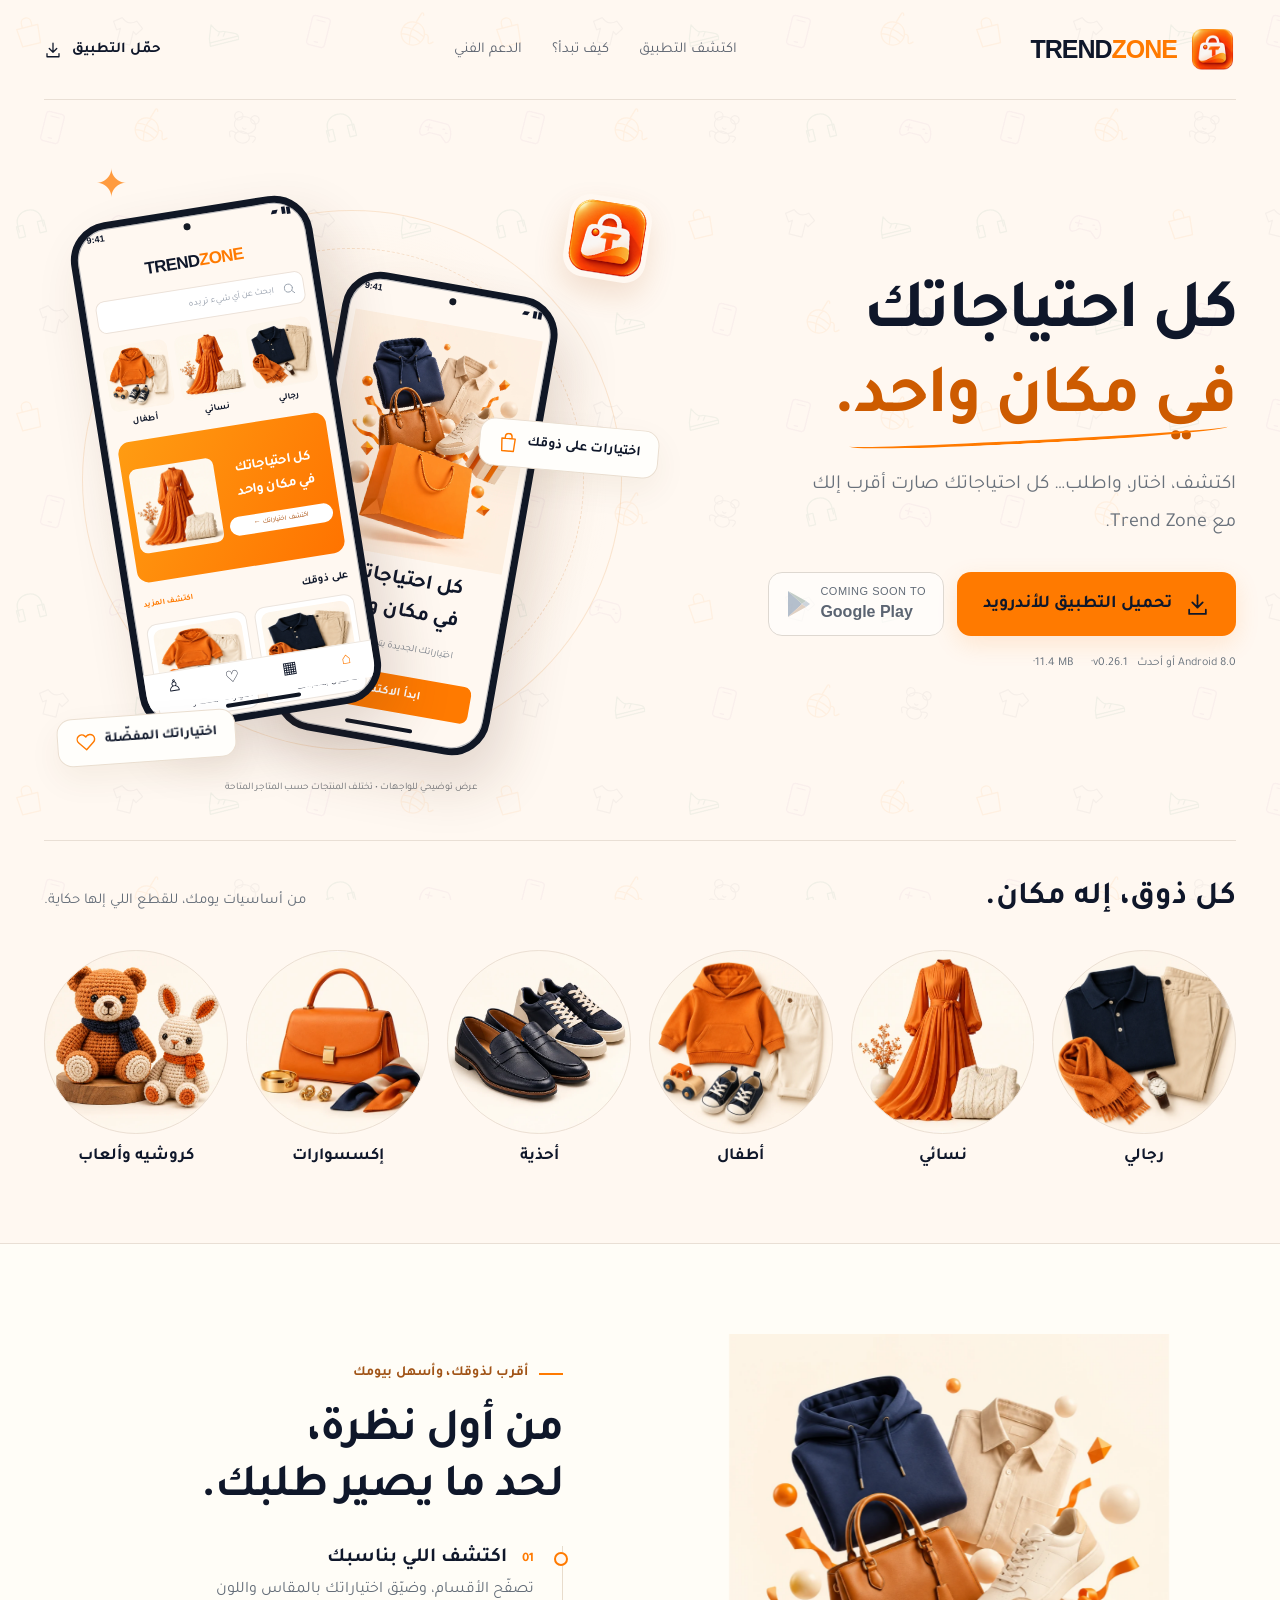
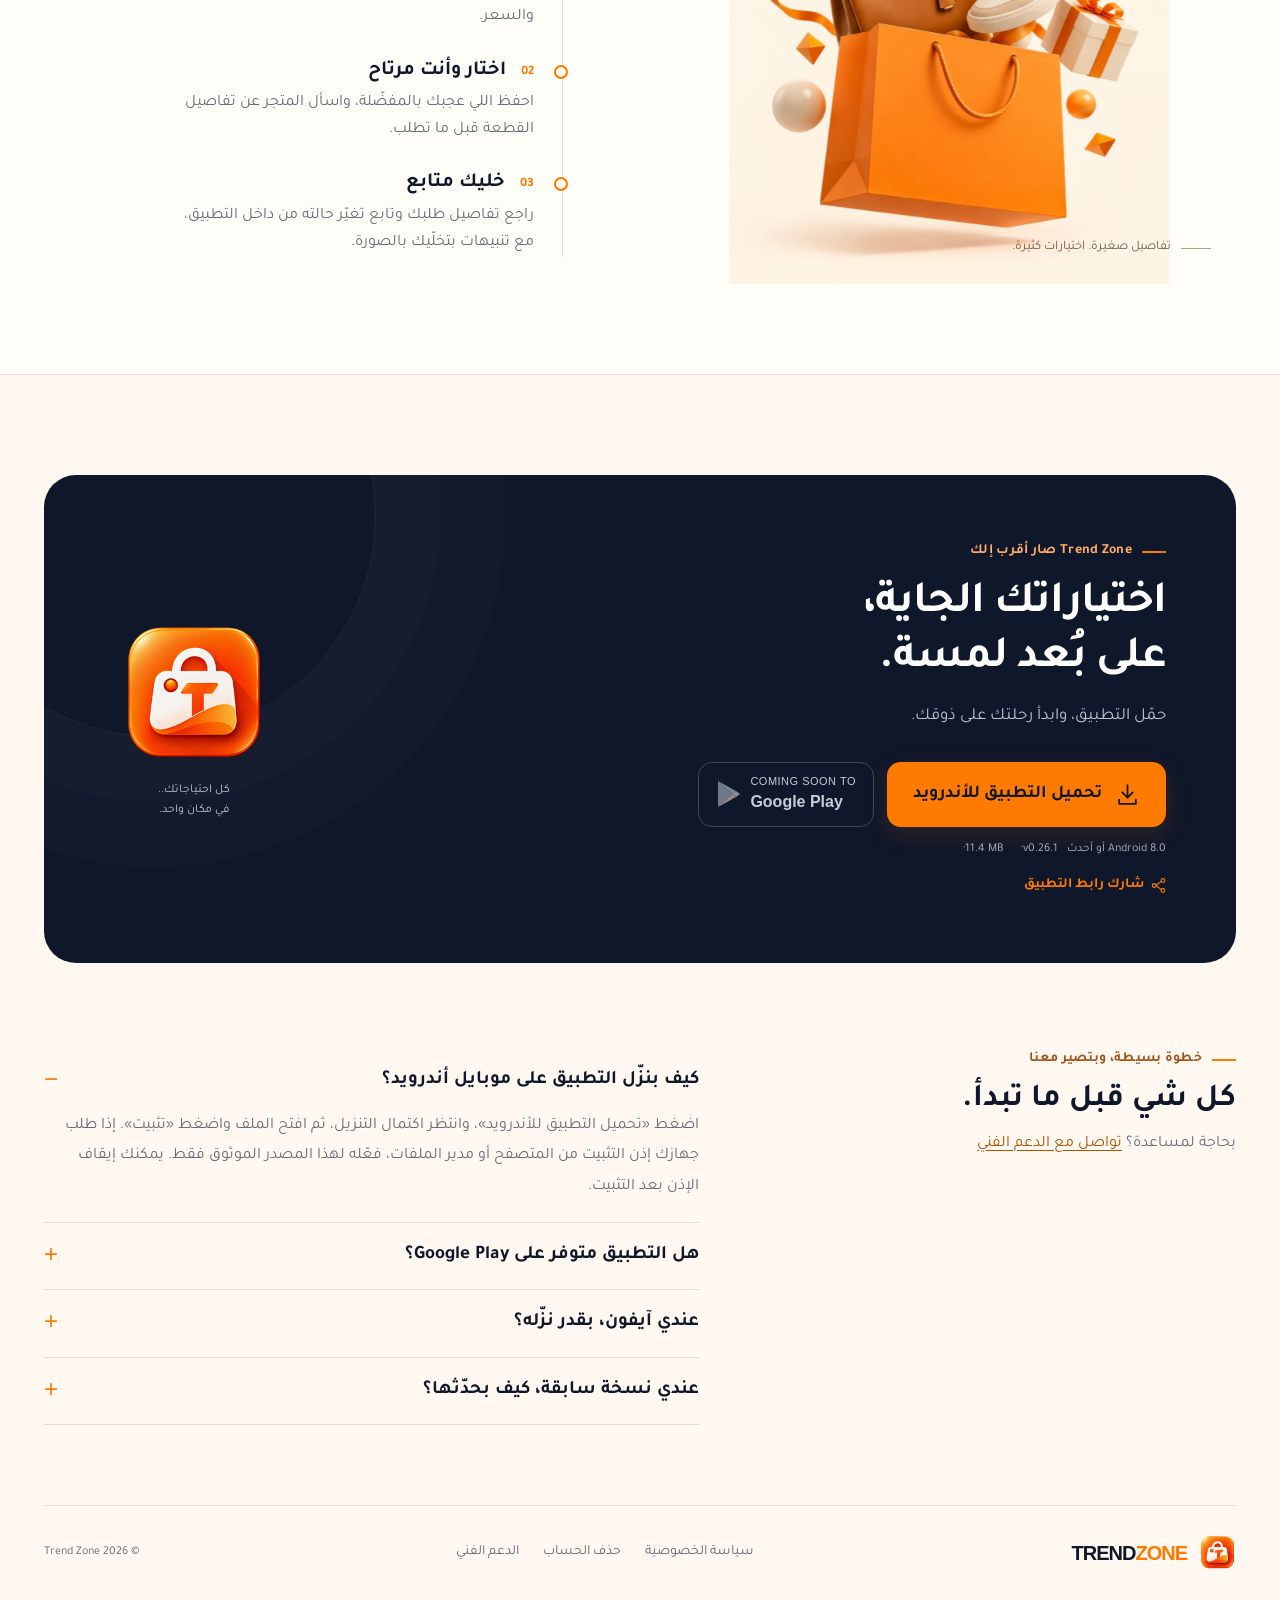
==== commit 96814fd6: "Update download page to Trend Zone 0.26.1" ====
--- a/index.html
+++ b/index.html
@@ -2,13 +2,13 @@
 <html lang="ar" dir="rtl"><head><meta charset="UTF-8"><meta name="viewport" content="width=device-width,initial-scale=1"><meta name="theme-color" content="#FFF8F1"><meta name="description" content="حمّل Trend Zone للأندرويد. اكتشف الأزياء والأحذية والإكسسوارات، احفظ اختياراتك وتابع طلباتك من مكان واحد."><meta property="og:title" content="Trend Zone — كل احتياجاتك في مكان واحد"><meta property="og:description" content="اكتشف، اختار، واطلب… كل احتياجاتك صارت أقرب إلك مع Trend Zone."><meta property="og:type" content="website"><meta property="og:url" content="https://trend-zone.github.io/trend-zone-releases/"><meta property="og:image" content="https://trend-zone.github.io/trend-zone-releases/brand-icon.png"><meta property="og:locale" content="ar_AR"><title>Trend Zone — كل احتياجاتك في مكان واحد</title><link rel="icon" type="image/png" href="brand-icon.png"><link rel="canonical" href="https://trend-zone.github.io/trend-zone-releases/"><link rel="preload" href="tajawal_bold.ttf" as="font" type="font/ttf" crossorigin><link rel="stylesheet" href="landing.css"><script src="landing.js" defer></script></head>
 <body><a class="skip" href="#main">انتقل إلى المحتوى</a><div class="pattern" aria-hidden="true"></div>
 <header class="header wrap"><a class="brand" href="./" aria-label="Trend Zone — الرئيسية"><img src="brand-icon.png" alt="" width="47" height="47"><span class="word">TREND<b>ZONE</b></span></a><nav class="nav" aria-label="التنقل الرئيسي"><a href="#discover">اكتشف التطبيق</a><a href="#how">كيف تبدأ؟</a><a href="mailto:trend-zone-support@googlegroups.com">الدعم الفني</a></nav><a class="nav-download" href="#download">حمّل التطبيق <svg viewBox="0 0 24 24" fill="none" stroke="currentColor" stroke-width="1.7" stroke-linecap="round" stroke-linejoin="round" aria-hidden="true"><path d="M12 3v12m-5-5 5 5 5-5M4 17v4h16v-4"/></svg></a></header>
-<main id="main"><section class="hero wrap" aria-labelledby="hero-title"><div class="hero-copy"><h1 id="hero-title">كل احتياجاتك<br><em>في مكان واحد.</em></h1><p>اكتشف، اختار، واطلب… كل احتياجاتك صارت أقرب إلك مع <span dir="ltr">Trend Zone</span>.</p><div class="actions"><a class="download" href="https://github.com/TREND-ZONE/trend-zone-releases/releases/latest/download/TrendZone.apk" download="TrendZone-0.25.1.apk"><svg viewBox="0 0 24 24" fill="none" stroke="currentColor" stroke-width="1.7" stroke-linecap="round" stroke-linejoin="round" aria-hidden="true"><path d="M12 3v12m-5-5 5 5 5-5M4 17v4h16v-4"/></svg><span>تحميل التطبيق للأندرويد</span></a><div class="store-soon" aria-label="Coming Soon to Google Play"><svg viewBox="0 0 24 28" aria-hidden="true"><path d="M2 1 16 14 2 27Z" fill="#94a3b8"/><path d="m2 1 18 10-4 3Z" fill="#a8b8b0"/><path d="m2 27 18-10-4-3Z" fill="#d3bca9"/><path d="m16 14 4-3 4 3-4 3Z" fill="#b9c3cf"/></svg><span><small>COMING SOON TO</small><strong>Google Play</strong></span></div></div><div class="file-note"><span>Android 8.0 أو أحدث</span><span dir="ltr">v0.25.1</span><span dir="ltr">11.4 MB</span></div></div>
+<main id="main"><section class="hero wrap" aria-labelledby="hero-title"><div class="hero-copy"><h1 id="hero-title">كل احتياجاتك<br><em>في مكان واحد.</em></h1><p>اكتشف، اختار، واطلب… كل احتياجاتك صارت أقرب إلك مع <span dir="ltr">Trend Zone</span>.</p><div class="actions"><a class="download" href="https://github.com/TREND-ZONE/trend-zone-releases/releases/latest/download/TrendZone.apk" download="TrendZone-0.26.1.apk"><svg viewBox="0 0 24 24" fill="none" stroke="currentColor" stroke-width="1.7" stroke-linecap="round" stroke-linejoin="round" aria-hidden="true"><path d="M12 3v12m-5-5 5 5 5-5M4 17v4h16v-4"/></svg><span>تحميل التطبيق للأندرويد</span></a><div class="store-soon" aria-label="Coming Soon to Google Play"><svg viewBox="0 0 24 28" aria-hidden="true"><path d="M2 1 16 14 2 27Z" fill="#94a3b8"/><path d="m2 1 18 10-4 3Z" fill="#a8b8b0"/><path d="m2 27 18-10-4-3Z" fill="#d3bca9"/><path d="m16 14 4-3 4 3-4 3Z" fill="#b9c3cf"/></svg><span><small>COMING SOON TO</small><strong>Google Play</strong></span></div></div><div class="file-note"><span>Android 8.0 أو أحدث</span><span dir="ltr">v0.26.1</span><span dir="ltr">11.4 MB</span></div></div>
 <div class="hero-art" aria-label="تصوّر توضيحي لتجربة Trend Zone"><div class="orbit" aria-hidden="true"></div><span class="star-spark" aria-hidden="true">✦</span><img class="float-icon" src="brand-icon.png" alt="أيقونة Trend Zone" width="83" height="83">
 <div class="phone phone-back" aria-hidden="true"><div class="camera"></div><div class="phone-top"><span>9:41</span><span>▰ ▮▮</span></div><img class="brand-art" src="welcome_scene.webp" width="1122" height="1402" alt=""><h3><span>كل احتياجاتك</span><span>في مكان واحد</span></h3><p>اختياراتك الجديدة بتبدأ من هون.</p><span class="mini-button">ابدأ الاكتشاف</span></div>
 <div class="phone phone-front" aria-hidden="true"><div class="camera"></div><div class="phone-top"><span>9:41</span><span>▰ ▮▮</span></div><div class="phone-brand"><span class="word">TREND<b>ZONE</b></span></div><div class="phone-search"><svg viewBox="0 0 24 24" fill="none" stroke="currentColor" stroke-width="1.7" stroke-linecap="round" stroke-linejoin="round" aria-hidden="true"><path d="m21 21-5-5M18 10a8 8 0 1 1-16 0 8 8 0 0 1 16 0"/></svg><span>ابحث عن أي شيء تريده</span></div><div class="mini-cats"><div class="mini-cat"><span class="swatch"></span>رجالي</div><div class="mini-cat"><span class="swatch dress"></span>نسائي</div><div class="mini-cat"><span class="swatch kids"></span>أطفال</div></div><div class="mini-banner"><div><b><span>كل احتياجاتك</span><span>في مكان واحد</span></b><small>اكتشف اختياراتك ←</small></div><span class="swatch dress"></span></div><div class="mini-title">على ذوقك<span>اكتشف المزيد</span></div><div class="mini-products"><div><span class="swatch"></span><small>تفاصيل بتشبهك</small></div><div><span class="swatch kids"></span><small>اختيارات للصغار</small></div></div><div class="phone-bottom"><span>⌂</span><span>▦</span><span>♡</span><span>♙</span></div></div>
 <div class="float-label label-one"><svg viewBox="0 0 24 24" fill="none" stroke="currentColor" stroke-width="1.7" stroke-linecap="round" stroke-linejoin="round" aria-hidden="true"><path d="M20.8 4.6a5.5 5.5 0 0 0-7.8 0L12 5.7l-1.1-1.1a5.5 5.5 0 0 0-7.8 7.8L12 21l8.8-8.6a5.5 5.5 0 0 0 0-7.8Z"/></svg> اختياراتك المفضّلة</div><div class="float-label label-two"><svg viewBox="0 0 24 24" fill="none" stroke="currentColor" stroke-width="1.7" stroke-linecap="round" stroke-linejoin="round" aria-hidden="true"><path d="M4 7h16l-1 15H5L4 7Zm4 0V5a4 4 0 0 1 8 0v2"/></svg> اختيارات على ذوقك</div><p class="tiny-caption">عرض توضيحي للواجهات • تختلف المنتجات حسب المتاجر المتاحة</p></div></section>
 <section class="category-strip wrap" id="discover" aria-labelledby="categories-title"><div class="section-intro"><h2 id="categories-title">كل ذوق، إله مكان.</h2><p>من أساسيات يومك، للقطع اللي إلها حكاية.</p></div><div class="categories"><div class="category"><div class="cat-image cat-men" role="img" aria-label="ملابس رجالية"></div><h3>رجالي</h3></div><div class="category"><div class="cat-image cat-women" role="img" aria-label="فستان وملابس نسائية"></div><h3>نسائي</h3></div><div class="category"><div class="cat-image cat-kids" role="img" aria-label="ملابس أطفال"></div><h3>أطفال</h3></div><div class="category"><div class="cat-image cat-shoes" role="img" aria-label="أحذية"></div><h3>أحذية</h3></div><div class="category"><div class="cat-image cat-bags" role="img" aria-label="حقائب وإكسسوارات"></div><h3>إكسسوارات</h3></div><div class="category"><div class="cat-image cat-crochet" role="img" aria-label="ألعاب وأعمال كروشيه"></div><h3>كروشيه وألعاب</h3></div></div></section>
 <section class="journey" id="how" aria-labelledby="journey-title"><div class="journey-layout wrap"><div class="journey-visual"><img src="welcome_scene.webp" alt="تشكيلة من الملابس والحذاء والحقيبة حول حقيبة تسوّق برتقالية" width="1122" height="1402" loading="lazy"><span class="journey-note">تفاصيل صغيرة. اختيارات كثيرة.</span></div><div class="journey-copy"><div class="eyebrow">أقرب لذوقك، وأسهل بيومك</div><h2 id="journey-title">من أول نظرة،<br>لحد ما يصير طلبك.</h2><div class="steps"><div class="step"><h3><small>01</small> اكتشف اللي بناسبك</h3><p>تصفّح الأقسام، وضيّق اختياراتك بالمقاس واللون والسعر.</p></div><div class="step"><h3><small>02</small> اختار وأنت مرتاح</h3><p>احفظ اللي عجبك بالمفضّلة، واسأل المتجر عن تفاصيل القطعة قبل ما تطلب.</p></div><div class="step"><h3><small>03</small> خليك متابع</h3><p>راجع تفاصيل طلبك وتابع تغيّر حالته من داخل التطبيق، مع تنبيهات بتخلّيك بالصورة.</p></div></div></div></div></section>
-<section class="download-section wrap" id="download" aria-labelledby="download-title"><div class="download-stage"><div><div class="eyebrow">Trend Zone صار أقرب إلك</div><h2 id="download-title">اختياراتك الجاية،<br>على بُعد لمسة.</h2><p>حمّل التطبيق، وابدأ رحلتك على ذوقك.</p><div class="actions"><a class="download" href="https://github.com/TREND-ZONE/trend-zone-releases/releases/latest/download/TrendZone.apk" download="TrendZone-0.25.1.apk"><svg viewBox="0 0 24 24" fill="none" stroke="currentColor" stroke-width="1.7" stroke-linecap="round" stroke-linejoin="round" aria-hidden="true"><path d="M12 3v12m-5-5 5 5 5-5M4 17v4h16v-4"/></svg><span>تحميل التطبيق للأندرويد</span></a><div class="store-soon" aria-label="Coming Soon to Google Play"><svg viewBox="0 0 24 28" aria-hidden="true"><path d="M2 1 16 14 2 27Z" fill="#94a3b8"/><path d="m2 1 18 10-4 3Z" fill="#a8b8b0"/><path d="m2 27 18-10-4-3Z" fill="#d3bca9"/><path d="m16 14 4-3 4 3-4 3Z" fill="#b9c3cf"/></svg><span><small>COMING SOON TO</small><strong>Google Play</strong></span></div></div><div class="file-note"><span>Android 8.0 أو أحدث</span><span dir="ltr">v0.25.1</span><span dir="ltr">11.4 MB</span></div><button class="share" id="share" type="button"><svg viewBox="0 0 24 24" fill="none" stroke="currentColor" stroke-width="1.7" stroke-linecap="round" stroke-linejoin="round" aria-hidden="true"><path d="M8 12 17 5M8 12l9 7M8 12a3 3 0 1 1-6 0 3 3 0 0 1 6 0M22 4a3 3 0 1 1-6 0 3 3 0 0 1 6 0M22 20a3 3 0 1 1-6 0 3 3 0 0 1 6 0"/></svg> شارك رابط التطبيق</button></div><div class="qr"><img src="brand-icon.png" alt="أيقونة Trend Zone" width="150" height="150" loading="lazy"><p>كل احتياجاتك..<br>في مكان واحد.</p></div></div></section>
+<section class="download-section wrap" id="download" aria-labelledby="download-title"><div class="download-stage"><div><div class="eyebrow">Trend Zone صار أقرب إلك</div><h2 id="download-title">اختياراتك الجاية،<br>على بُعد لمسة.</h2><p>حمّل التطبيق، وابدأ رحلتك على ذوقك.</p><div class="actions"><a class="download" href="https://github.com/TREND-ZONE/trend-zone-releases/releases/latest/download/TrendZone.apk" download="TrendZone-0.26.1.apk"><svg viewBox="0 0 24 24" fill="none" stroke="currentColor" stroke-width="1.7" stroke-linecap="round" stroke-linejoin="round" aria-hidden="true"><path d="M12 3v12m-5-5 5 5 5-5M4 17v4h16v-4"/></svg><span>تحميل التطبيق للأندرويد</span></a><div class="store-soon" aria-label="Coming Soon to Google Play"><svg viewBox="0 0 24 28" aria-hidden="true"><path d="M2 1 16 14 2 27Z" fill="#94a3b8"/><path d="m2 1 18 10-4 3Z" fill="#a8b8b0"/><path d="m2 27 18-10-4-3Z" fill="#d3bca9"/><path d="m16 14 4-3 4 3-4 3Z" fill="#b9c3cf"/></svg><span><small>COMING SOON TO</small><strong>Google Play</strong></span></div></div><div class="file-note"><span>Android 8.0 أو أحدث</span><span dir="ltr">v0.26.1</span><span dir="ltr">11.4 MB</span></div><button class="share" id="share" type="button"><svg viewBox="0 0 24 24" fill="none" stroke="currentColor" stroke-width="1.7" stroke-linecap="round" stroke-linejoin="round" aria-hidden="true"><path d="M8 12 17 5M8 12l9 7M8 12a3 3 0 1 1-6 0 3 3 0 0 1 6 0M22 4a3 3 0 1 1-6 0 3 3 0 0 1 6 0M22 20a3 3 0 1 1-6 0 3 3 0 0 1 6 0"/></svg> شارك رابط التطبيق</button></div><div class="qr"><img src="brand-icon.png" alt="أيقونة Trend Zone" width="150" height="150" loading="lazy"><p>كل احتياجاتك..<br>في مكان واحد.</p></div></div></section>
 <section class="faq wrap" aria-labelledby="faq-title"><div><div class="eyebrow">خطوة بسيطة، وبتصير معنا</div><h2 id="faq-title">كل شي قبل ما تبدأ.</h2><p>بحاجة لمساعدة؟ <a href="mailto:trend-zone-support@googlegroups.com">تواصل مع الدعم الفني</a></p></div><div><details open><summary>كيف بنزّل التطبيق على موبايل أندرويد؟</summary><p>اضغط «تحميل التطبيق للأندرويد»، وانتظر اكتمال التنزيل، ثم افتح الملف واضغط «تثبيت». إذا طلب جهازك إذن التثبيت من المتصفح أو مدير الملفات، فعّله لهذا المصدر الموثوق فقط. يمكنك إيقاف الإذن بعد التثبيت.</p></details><details><summary>هل التطبيق متوفر على Google Play؟</summary><p>قريباً على Google Play. حالياً يمكنك تنزيل نسخة أندرويد مباشرة من هذه الصفحة.</p></details><details><summary>عندي آيفون، بقدر نزّله؟</summary><p>النسخة الحالية مخصصة لأجهزة أندرويد 8.0 أو أحدث، وملف التنزيل لا يعمل على آيفون.</p></details><details><summary>عندي نسخة سابقة، كيف بحدّثها؟</summary><p>احتفظ بالتطبيق الموجود وثبّت التحديث من نفس مصدر نسختك. إذا رفض الهاتف التحديث بسبب اختلاف النسخة، تواصل مع الدعم الفني قبل حذف التطبيق حتى نساعدك تختار الملف المناسب.</p></details></div></section></main>
-<footer class="footer wrap"><a class="brand" href="./" aria-label="Trend Zone الرئيسية"><img src="brand-icon.png" alt="" width="37" height="37"><span class="word">TREND<b>ZONE</b></span></a><nav class="footer-links" aria-label="روابط المساعدة"><a href="privacy.html">سياسة الخصوصية</a><a href="delete-account.html">حذف الحساب</a><a href="mailto:trend-zone-support@googlegroups.com">الدعم الفني</a></nav><small>© 2026 Trend Zone</small></footer><div id="toast" class="toast" role="status" aria-live="polite"></div></body></html>+<footer class="footer wrap"><a class="brand" href="./" aria-label="Trend Zone الرئيسية"><img src="brand-icon.png" alt="" width="37" height="37"><span class="word">TREND<b>ZONE</b></span></a><nav class="footer-links" aria-label="روابط المساعدة"><a href="privacy.html">سياسة الخصوصية</a><a href="delete-account.html">حذف الحساب</a><a href="mailto:trend-zone-support@googlegroups.com">الدعم الفني</a></nav><small>© 2026 Trend Zone</small></footer><div id="toast" class="toast" role="status" aria-live="polite"></div></body></html>
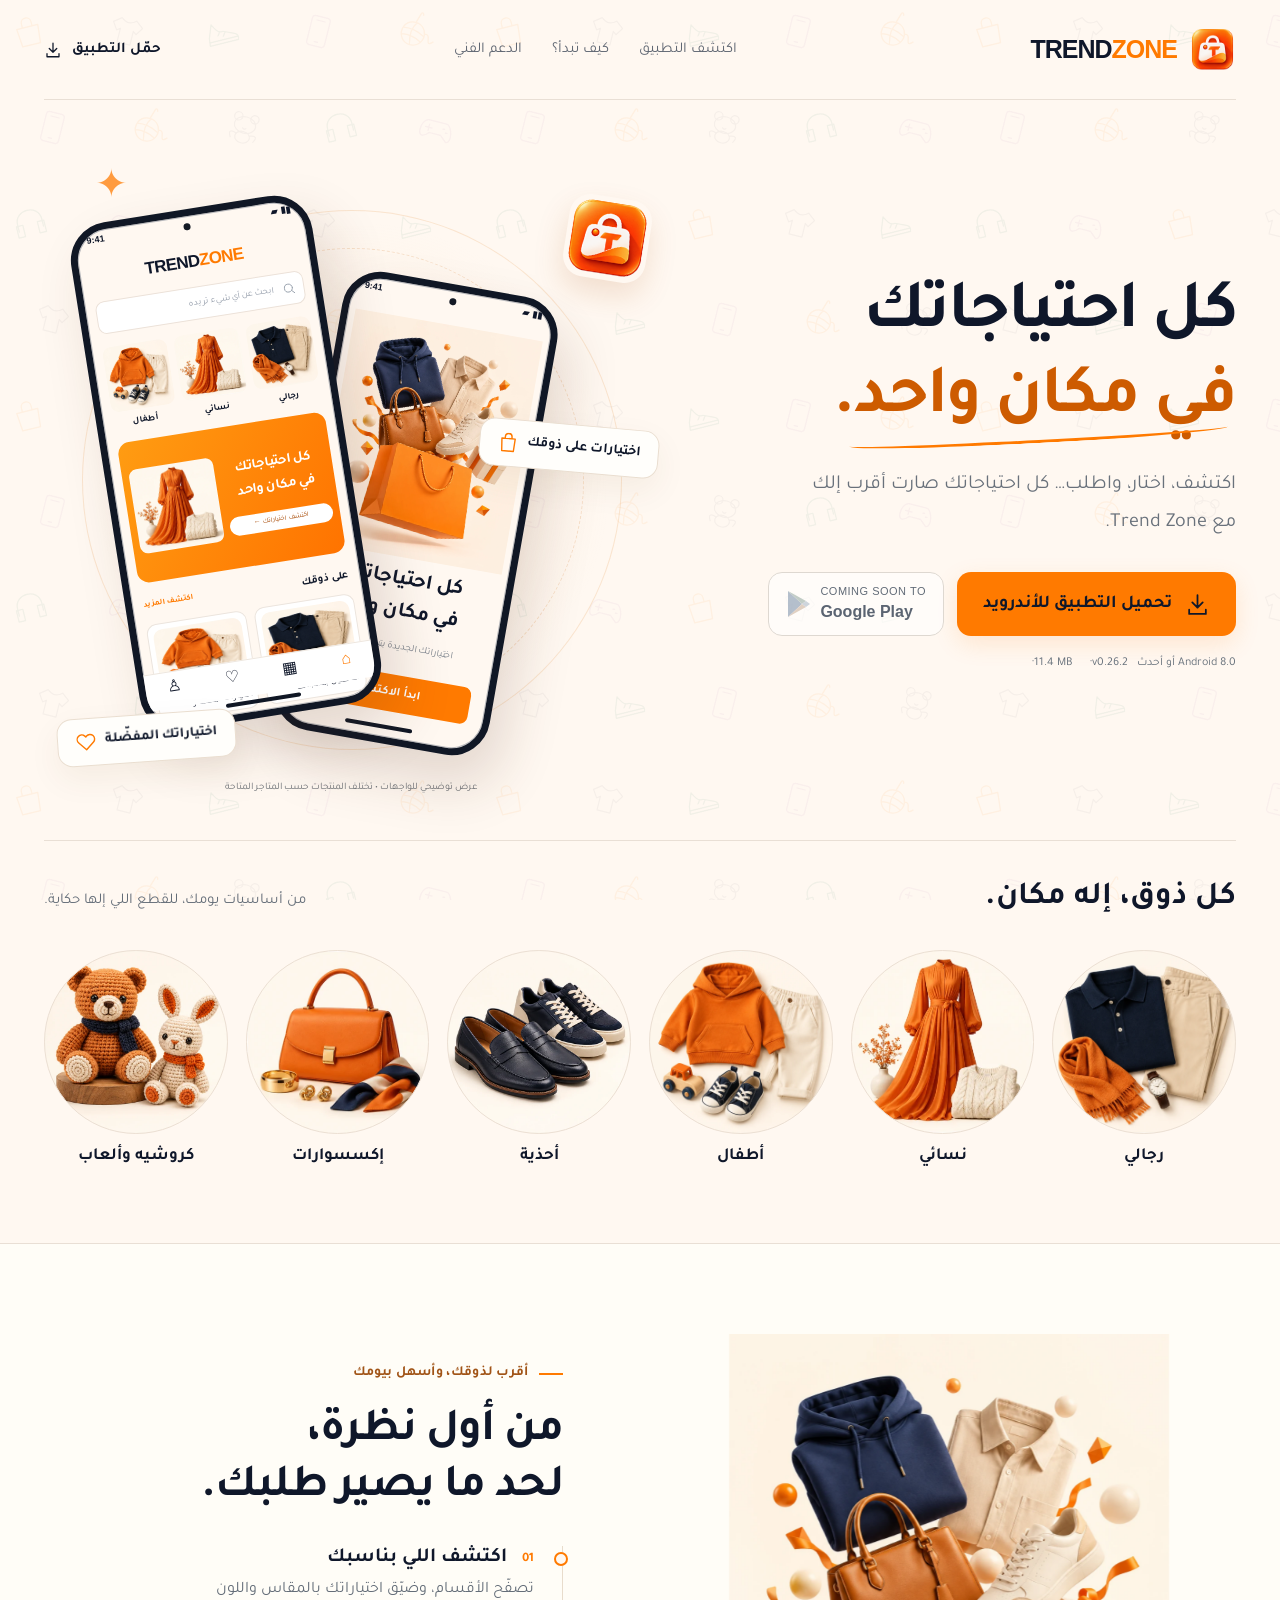
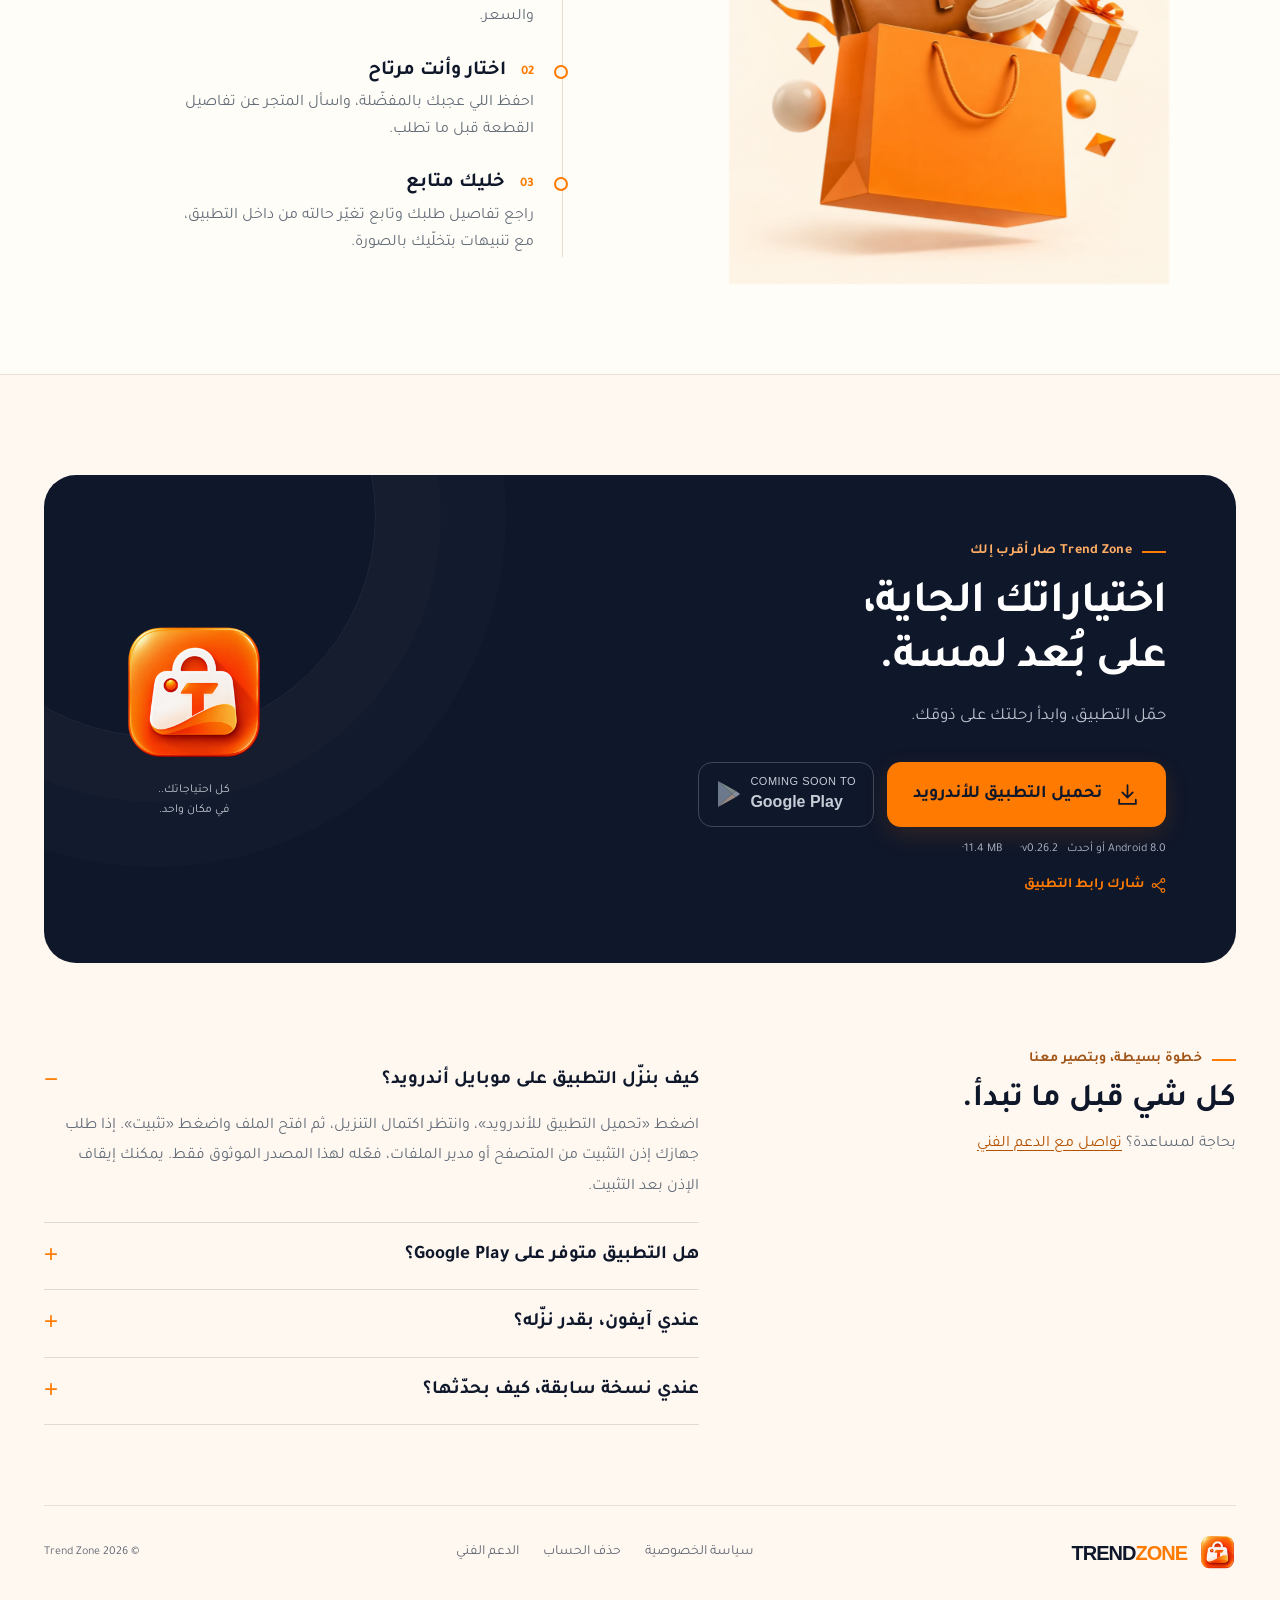
==== commit 5e2f56be: "Update download page to Trend Zone 0.26.2" ====
--- a/index.html
+++ b/index.html
@@ -2,13 +2,14 @@
 <html lang="ar" dir="rtl"><head><meta charset="UTF-8"><meta name="viewport" content="width=device-width,initial-scale=1"><meta name="theme-color" content="#FFF8F1"><meta name="description" content="حمّل Trend Zone للأندرويد. اكتشف الأزياء والأحذية والإكسسوارات، احفظ اختياراتك وتابع طلباتك من مكان واحد."><meta property="og:title" content="Trend Zone — كل احتياجاتك في مكان واحد"><meta property="og:description" content="اكتشف، اختار، واطلب… كل احتياجاتك صارت أقرب إلك مع Trend Zone."><meta property="og:type" content="website"><meta property="og:url" content="https://trend-zone.github.io/trend-zone-releases/"><meta property="og:image" content="https://trend-zone.github.io/trend-zone-releases/brand-icon.png"><meta property="og:locale" content="ar_AR"><title>Trend Zone — كل احتياجاتك في مكان واحد</title><link rel="icon" type="image/png" href="brand-icon.png"><link rel="canonical" href="https://trend-zone.github.io/trend-zone-releases/"><link rel="preload" href="tajawal_bold.ttf" as="font" type="font/ttf" crossorigin><link rel="stylesheet" href="landing.css"><script src="landing.js" defer></script></head>
 <body><a class="skip" href="#main">انتقل إلى المحتوى</a><div class="pattern" aria-hidden="true"></div>
 <header class="header wrap"><a class="brand" href="./" aria-label="Trend Zone — الرئيسية"><img src="brand-icon.png" alt="" width="47" height="47"><span class="word">TREND<b>ZONE</b></span></a><nav class="nav" aria-label="التنقل الرئيسي"><a href="#discover">اكتشف التطبيق</a><a href="#how">كيف تبدأ؟</a><a href="mailto:trend-zone-support@googlegroups.com">الدعم الفني</a></nav><a class="nav-download" href="#download">حمّل التطبيق <svg viewBox="0 0 24 24" fill="none" stroke="currentColor" stroke-width="1.7" stroke-linecap="round" stroke-linejoin="round" aria-hidden="true"><path d="M12 3v12m-5-5 5 5 5-5M4 17v4h16v-4"/></svg></a></header>
-<main id="main"><section class="hero wrap" aria-labelledby="hero-title"><div class="hero-copy"><h1 id="hero-title">كل احتياجاتك<br><em>في مكان واحد.</em></h1><p>اكتشف، اختار، واطلب… كل احتياجاتك صارت أقرب إلك مع <span dir="ltr">Trend Zone</span>.</p><div class="actions"><a class="download" href="https://github.com/TREND-ZONE/trend-zone-releases/releases/latest/download/TrendZone.apk" download="TrendZone-0.26.1.apk"><svg viewBox="0 0 24 24" fill="none" stroke="currentColor" stroke-width="1.7" stroke-linecap="round" stroke-linejoin="round" aria-hidden="true"><path d="M12 3v12m-5-5 5 5 5-5M4 17v4h16v-4"/></svg><span>تحميل التطبيق للأندرويد</span></a><div class="store-soon" aria-label="Coming Soon to Google Play"><svg viewBox="0 0 24 28" aria-hidden="true"><path d="M2 1 16 14 2 27Z" fill="#94a3b8"/><path d="m2 1 18 10-4 3Z" fill="#a8b8b0"/><path d="m2 27 18-10-4-3Z" fill="#d3bca9"/><path d="m16 14 4-3 4 3-4 3Z" fill="#b9c3cf"/></svg><span><small>COMING SOON TO</small><strong>Google Play</strong></span></div></div><div class="file-note"><span>Android 8.0 أو أحدث</span><span dir="ltr">v0.26.1</span><span dir="ltr">11.4 MB</span></div></div>
+<main id="main"><section class="hero wrap" aria-labelledby="hero-title"><div class="hero-copy"><h1 id="hero-title">كل احتياجاتك<br><em>في مكان واحد.</em></h1><p>اكتشف، اختار، واطلب… كل احتياجاتك صارت أقرب إلك مع <span dir="ltr">Trend Zone</span>.</p><div class="actions"><a class="download" href="https://github.com/TREND-ZONE/trend-zone-releases/releases/latest/download/TrendZone.apk" download="TrendZone-0.26.2.apk"><svg viewBox="0 0 24 24" fill="none" stroke="currentColor" stroke-width="1.7" stroke-linecap="round" stroke-linejoin="round" aria-hidden="true"><path d="M12 3v12m-5-5 5 5 5-5M4 17v4h16v-4"/></svg><span>تحميل التطبيق للأندرويد</span></a><div class="store-soon" aria-label="Coming Soon to Google Play"><svg viewBox="0 0 24 28" aria-hidden="true"><path d="M2 1 16 14 2 27Z" fill="#94a3b8"/><path d="m2 1 18 10-4 3Z" fill="#a8b8b0"/><path d="m2 27 18-10-4-3Z" fill="#d3bca9"/><path d="m16 14 4-3 4 3-4 3Z" fill="#b9c3cf"/></svg><span><small>COMING SOON TO</small><strong>Google Play</strong></span></div></div><div class="file-note"><span>Android 8.0 أو أحدث</span><span dir="ltr">v0.26.2</span><span dir="ltr">11.4 MB</span></div></div>
 <div class="hero-art" aria-label="تصوّر توضيحي لتجربة Trend Zone"><div class="orbit" aria-hidden="true"></div><span class="star-spark" aria-hidden="true">✦</span><img class="float-icon" src="brand-icon.png" alt="أيقونة Trend Zone" width="83" height="83">
 <div class="phone phone-back" aria-hidden="true"><div class="camera"></div><div class="phone-top"><span>9:41</span><span>▰ ▮▮</span></div><img class="brand-art" src="welcome_scene.webp" width="1122" height="1402" alt=""><h3><span>كل احتياجاتك</span><span>في مكان واحد</span></h3><p>اختياراتك الجديدة بتبدأ من هون.</p><span class="mini-button">ابدأ الاكتشاف</span></div>
 <div class="phone phone-front" aria-hidden="true"><div class="camera"></div><div class="phone-top"><span>9:41</span><span>▰ ▮▮</span></div><div class="phone-brand"><span class="word">TREND<b>ZONE</b></span></div><div class="phone-search"><svg viewBox="0 0 24 24" fill="none" stroke="currentColor" stroke-width="1.7" stroke-linecap="round" stroke-linejoin="round" aria-hidden="true"><path d="m21 21-5-5M18 10a8 8 0 1 1-16 0 8 8 0 0 1 16 0"/></svg><span>ابحث عن أي شيء تريده</span></div><div class="mini-cats"><div class="mini-cat"><span class="swatch"></span>رجالي</div><div class="mini-cat"><span class="swatch dress"></span>نسائي</div><div class="mini-cat"><span class="swatch kids"></span>أطفال</div></div><div class="mini-banner"><div><b><span>كل احتياجاتك</span><span>في مكان واحد</span></b><small>اكتشف اختياراتك ←</small></div><span class="swatch dress"></span></div><div class="mini-title">على ذوقك<span>اكتشف المزيد</span></div><div class="mini-products"><div><span class="swatch"></span><small>تفاصيل بتشبهك</small></div><div><span class="swatch kids"></span><small>اختيارات للصغار</small></div></div><div class="phone-bottom"><span>⌂</span><span>▦</span><span>♡</span><span>♙</span></div></div>
 <div class="float-label label-one"><svg viewBox="0 0 24 24" fill="none" stroke="currentColor" stroke-width="1.7" stroke-linecap="round" stroke-linejoin="round" aria-hidden="true"><path d="M20.8 4.6a5.5 5.5 0 0 0-7.8 0L12 5.7l-1.1-1.1a5.5 5.5 0 0 0-7.8 7.8L12 21l8.8-8.6a5.5 5.5 0 0 0 0-7.8Z"/></svg> اختياراتك المفضّلة</div><div class="float-label label-two"><svg viewBox="0 0 24 24" fill="none" stroke="currentColor" stroke-width="1.7" stroke-linecap="round" stroke-linejoin="round" aria-hidden="true"><path d="M4 7h16l-1 15H5L4 7Zm4 0V5a4 4 0 0 1 8 0v2"/></svg> اختيارات على ذوقك</div><p class="tiny-caption">عرض توضيحي للواجهات • تختلف المنتجات حسب المتاجر المتاحة</p></div></section>
 <section class="category-strip wrap" id="discover" aria-labelledby="categories-title"><div class="section-intro"><h2 id="categories-title">كل ذوق، إله مكان.</h2><p>من أساسيات يومك، للقطع اللي إلها حكاية.</p></div><div class="categories"><div class="category"><div class="cat-image cat-men" role="img" aria-label="ملابس رجالية"></div><h3>رجالي</h3></div><div class="category"><div class="cat-image cat-women" role="img" aria-label="فستان وملابس نسائية"></div><h3>نسائي</h3></div><div class="category"><div class="cat-image cat-kids" role="img" aria-label="ملابس أطفال"></div><h3>أطفال</h3></div><div class="category"><div class="cat-image cat-shoes" role="img" aria-label="أحذية"></div><h3>أحذية</h3></div><div class="category"><div class="cat-image cat-bags" role="img" aria-label="حقائب وإكسسوارات"></div><h3>إكسسوارات</h3></div><div class="category"><div class="cat-image cat-crochet" role="img" aria-label="ألعاب وأعمال كروشيه"></div><h3>كروشيه وألعاب</h3></div></div></section>
 <section class="journey" id="how" aria-labelledby="journey-title"><div class="journey-layout wrap"><div class="journey-visual"><img src="welcome_scene.webp" alt="تشكيلة من الملابس والحذاء والحقيبة حول حقيبة تسوّق برتقالية" width="1122" height="1402" loading="lazy"><span class="journey-note">تفاصيل صغيرة. اختيارات كثيرة.</span></div><div class="journey-copy"><div class="eyebrow">أقرب لذوقك، وأسهل بيومك</div><h2 id="journey-title">من أول نظرة،<br>لحد ما يصير طلبك.</h2><div class="steps"><div class="step"><h3><small>01</small> اكتشف اللي بناسبك</h3><p>تصفّح الأقسام، وضيّق اختياراتك بالمقاس واللون والسعر.</p></div><div class="step"><h3><small>02</small> اختار وأنت مرتاح</h3><p>احفظ اللي عجبك بالمفضّلة، واسأل المتجر عن تفاصيل القطعة قبل ما تطلب.</p></div><div class="step"><h3><small>03</small> خليك متابع</h3><p>راجع تفاصيل طلبك وتابع تغيّر حالته من داخل التطبيق، مع تنبيهات بتخلّيك بالصورة.</p></div></div></div></div></section>
-<section class="download-section wrap" id="download" aria-labelledby="download-title"><div class="download-stage"><div><div class="eyebrow">Trend Zone صار أقرب إلك</div><h2 id="download-title">اختياراتك الجاية،<br>على بُعد لمسة.</h2><p>حمّل التطبيق، وابدأ رحلتك على ذوقك.</p><div class="actions"><a class="download" href="https://github.com/TREND-ZONE/trend-zone-releases/releases/latest/download/TrendZone.apk" download="TrendZone-0.26.1.apk"><svg viewBox="0 0 24 24" fill="none" stroke="currentColor" stroke-width="1.7" stroke-linecap="round" stroke-linejoin="round" aria-hidden="true"><path d="M12 3v12m-5-5 5 5 5-5M4 17v4h16v-4"/></svg><span>تحميل التطبيق للأندرويد</span></a><div class="store-soon" aria-label="Coming Soon to Google Play"><svg viewBox="0 0 24 28" aria-hidden="true"><path d="M2 1 16 14 2 27Z" fill="#94a3b8"/><path d="m2 1 18 10-4 3Z" fill="#a8b8b0"/><path d="m2 27 18-10-4-3Z" fill="#d3bca9"/><path d="m16 14 4-3 4 3-4 3Z" fill="#b9c3cf"/></svg><span><small>COMING SOON TO</small><strong>Google Play</strong></span></div></div><div class="file-note"><span>Android 8.0 أو أحدث</span><span dir="ltr">v0.26.1</span><span dir="ltr">11.4 MB</span></div><button class="share" id="share" type="button"><svg viewBox="0 0 24 24" fill="none" stroke="currentColor" stroke-width="1.7" stroke-linecap="round" stroke-linejoin="round" aria-hidden="true"><path d="M8 12 17 5M8 12l9 7M8 12a3 3 0 1 1-6 0 3 3 0 0 1 6 0M22 4a3 3 0 1 1-6 0 3 3 0 0 1 6 0M22 20a3 3 0 1 1-6 0 3 3 0 0 1 6 0"/></svg> شارك رابط التطبيق</button></div><div class="qr"><img src="brand-icon.png" alt="أيقونة Trend Zone" width="150" height="150" loading="lazy"><p>كل احتياجاتك..<br>في مكان واحد.</p></div></div></section>
+<section class="download-section wrap" id="download" aria-labelledby="download-title"><div class="download-stage"><div><div class="eyebrow">Trend Zone صار أقرب إلك</div><h2 id="download-title">اختياراتك الجاية،<br>على بُعد لمسة.</h2><p>حمّل التطبيق، وابدأ رحلتك على ذوقك.</p><div class="actions"><a class="download" href="https://github.com/TREND-ZONE/trend-zone-releases/releases/latest/download/TrendZone.apk" download="TrendZone-0.26.2.apk"><svg viewBox="0 0 24 24" fill="none" stroke="currentColor" stroke-width="1.7" stroke-linecap="round" stroke-linejoin="round" aria-hidden="true"><path d="M12 3v12m-5-5 5 5 5-5M4 17v4h16v-4"/></svg><span>تحميل التطبيق للأندرويد</span></a><div class="store-soon" aria-label="Coming Soon to Google Play"><svg viewBox="0 0 24 28" aria-hidden="true"><path d="M2 1 16 14 2 27Z" fill="#94a3b8"/><path d="m2 1 18 10-4 3Z" fill="#a8b8b0"/><path d="m2 27 18-10-4-3Z" fill="#d3bca9"/><path d="m16 14 4-3 4 3-4 3Z" fill="#b9c3cf"/></svg><span><small>COMING SOON TO</small><strong>Google Play</strong></span></div></div><div class="file-note"><span>Android 8.0 أو أحدث</span><span dir="ltr">v0.26.2</span><span dir="ltr">11.4 MB</span></div><button class="share" id="share" type="button"><svg viewBox="0 0 24 24" fill="none" stroke="currentColor" stroke-width="1.7" stroke-linecap="round" stroke-linejoin="round" aria-hidden="true"><path d="M8 12 17 5M8 12l9 7M8 12a3 3 0 1 1-6 0 3 3 0 0 1 6 0M22 4a3 3 0 1 1-6 0 3 3 0 0 1 6 0M22 20a3 3 0 1 1-6 0 3 3 0 0 1 6 0"/></svg> شارك رابط التطبيق</button></div><div class="qr"><img src="brand-icon.png" alt="أيقونة Trend Zone" width="150" height="150" loading="lazy"><p>كل احتياجاتك..<br>في مكان واحد.</p></div></div></section>
 <section class="faq wrap" aria-labelledby="faq-title"><div><div class="eyebrow">خطوة بسيطة، وبتصير معنا</div><h2 id="faq-title">كل شي قبل ما تبدأ.</h2><p>بحاجة لمساعدة؟ <a href="mailto:trend-zone-support@googlegroups.com">تواصل مع الدعم الفني</a></p></div><div><details open><summary>كيف بنزّل التطبيق على موبايل أندرويد؟</summary><p>اضغط «تحميل التطبيق للأندرويد»، وانتظر اكتمال التنزيل، ثم افتح الملف واضغط «تثبيت». إذا طلب جهازك إذن التثبيت من المتصفح أو مدير الملفات، فعّله لهذا المصدر الموثوق فقط. يمكنك إيقاف الإذن بعد التثبيت.</p></details><details><summary>هل التطبيق متوفر على Google Play؟</summary><p>قريباً على Google Play. حالياً يمكنك تنزيل نسخة أندرويد مباشرة من هذه الصفحة.</p></details><details><summary>عندي آيفون، بقدر نزّله؟</summary><p>النسخة الحالية مخصصة لأجهزة أندرويد 8.0 أو أحدث، وملف التنزيل لا يعمل على آيفون.</p></details><details><summary>عندي نسخة سابقة، كيف بحدّثها؟</summary><p>احتفظ بالتطبيق الموجود وثبّت التحديث من نفس مصدر نسختك. إذا رفض الهاتف التحديث بسبب اختلاف النسخة، تواصل مع الدعم الفني قبل حذف التطبيق حتى نساعدك تختار الملف المناسب.</p></details></div></section></main>
 <footer class="footer wrap"><a class="brand" href="./" aria-label="Trend Zone الرئيسية"><img src="brand-icon.png" alt="" width="37" height="37"><span class="word">TREND<b>ZONE</b></span></a><nav class="footer-links" aria-label="روابط المساعدة"><a href="privacy.html">سياسة الخصوصية</a><a href="delete-account.html">حذف الحساب</a><a href="mailto:trend-zone-support@googlegroups.com">الدعم الفني</a></nav><small>© 2026 Trend Zone</small></footer><div id="toast" class="toast" role="status" aria-live="polite"></div></body></html>
+
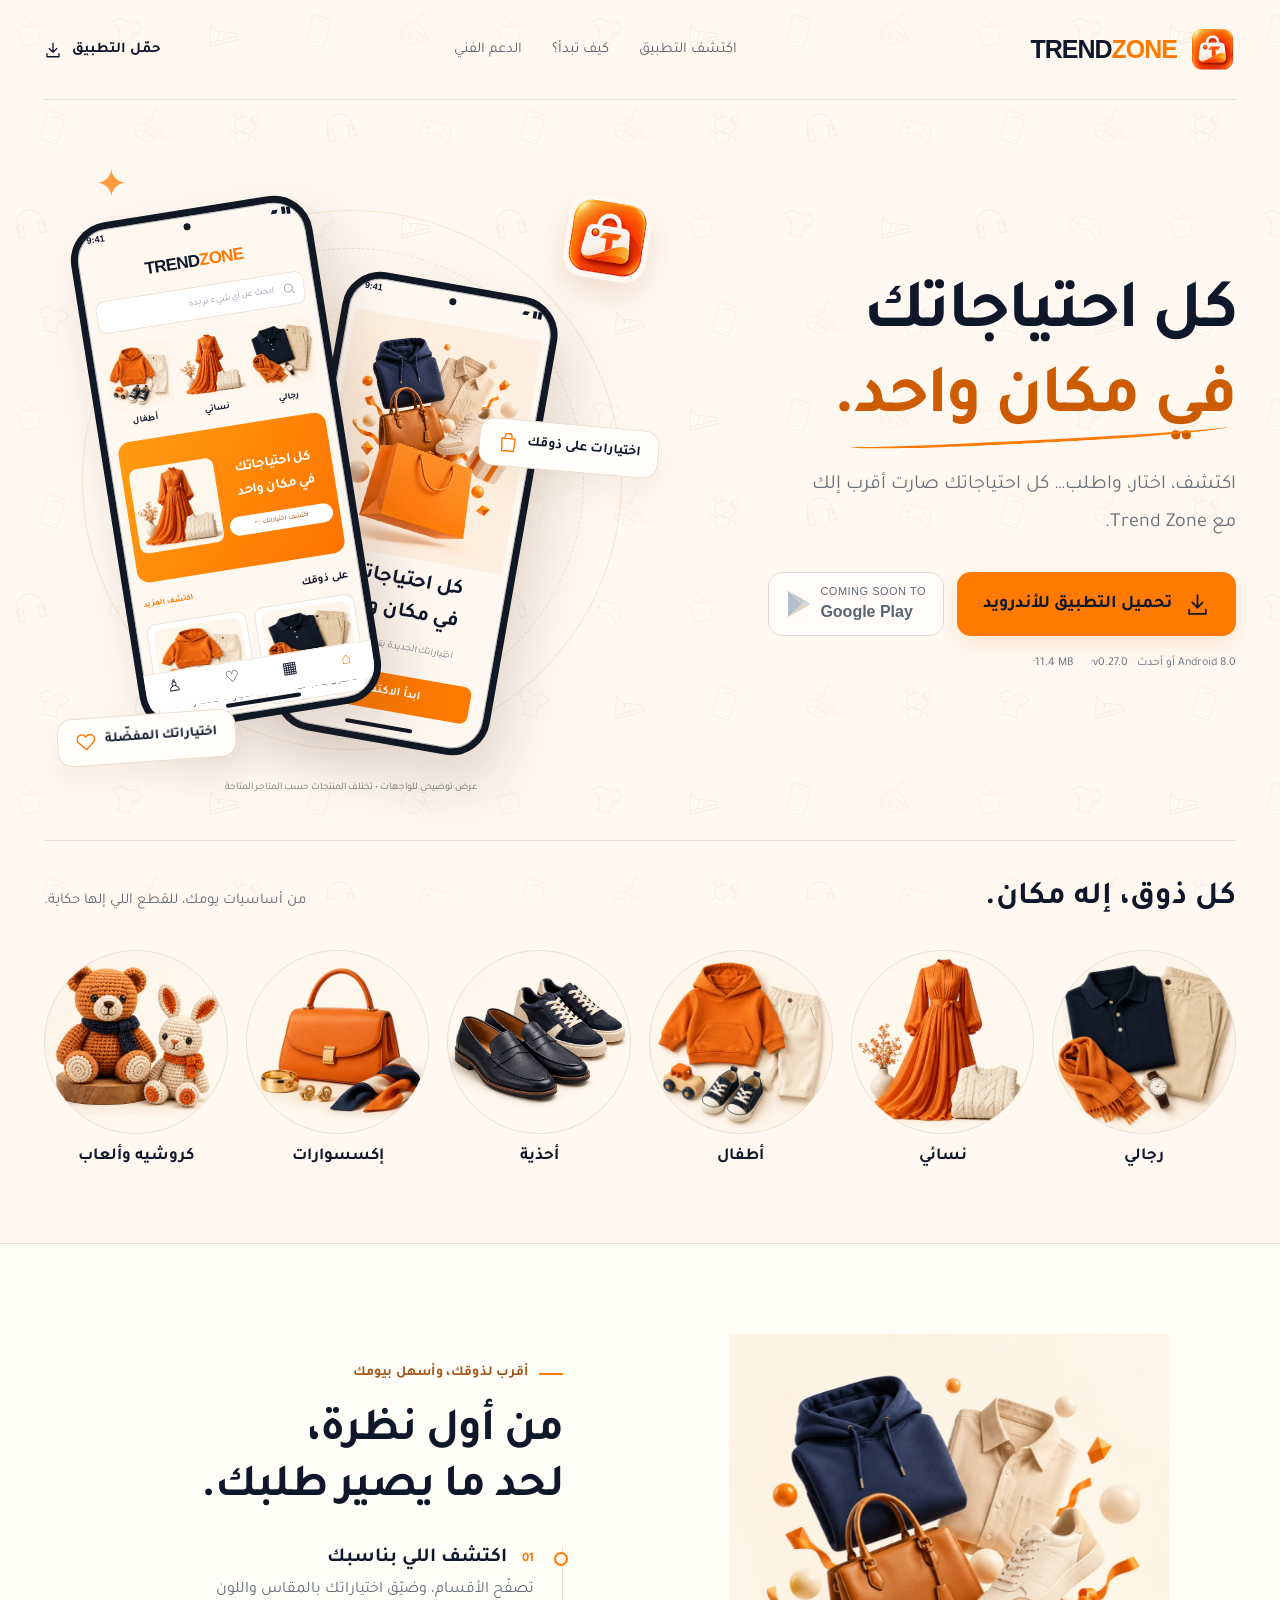
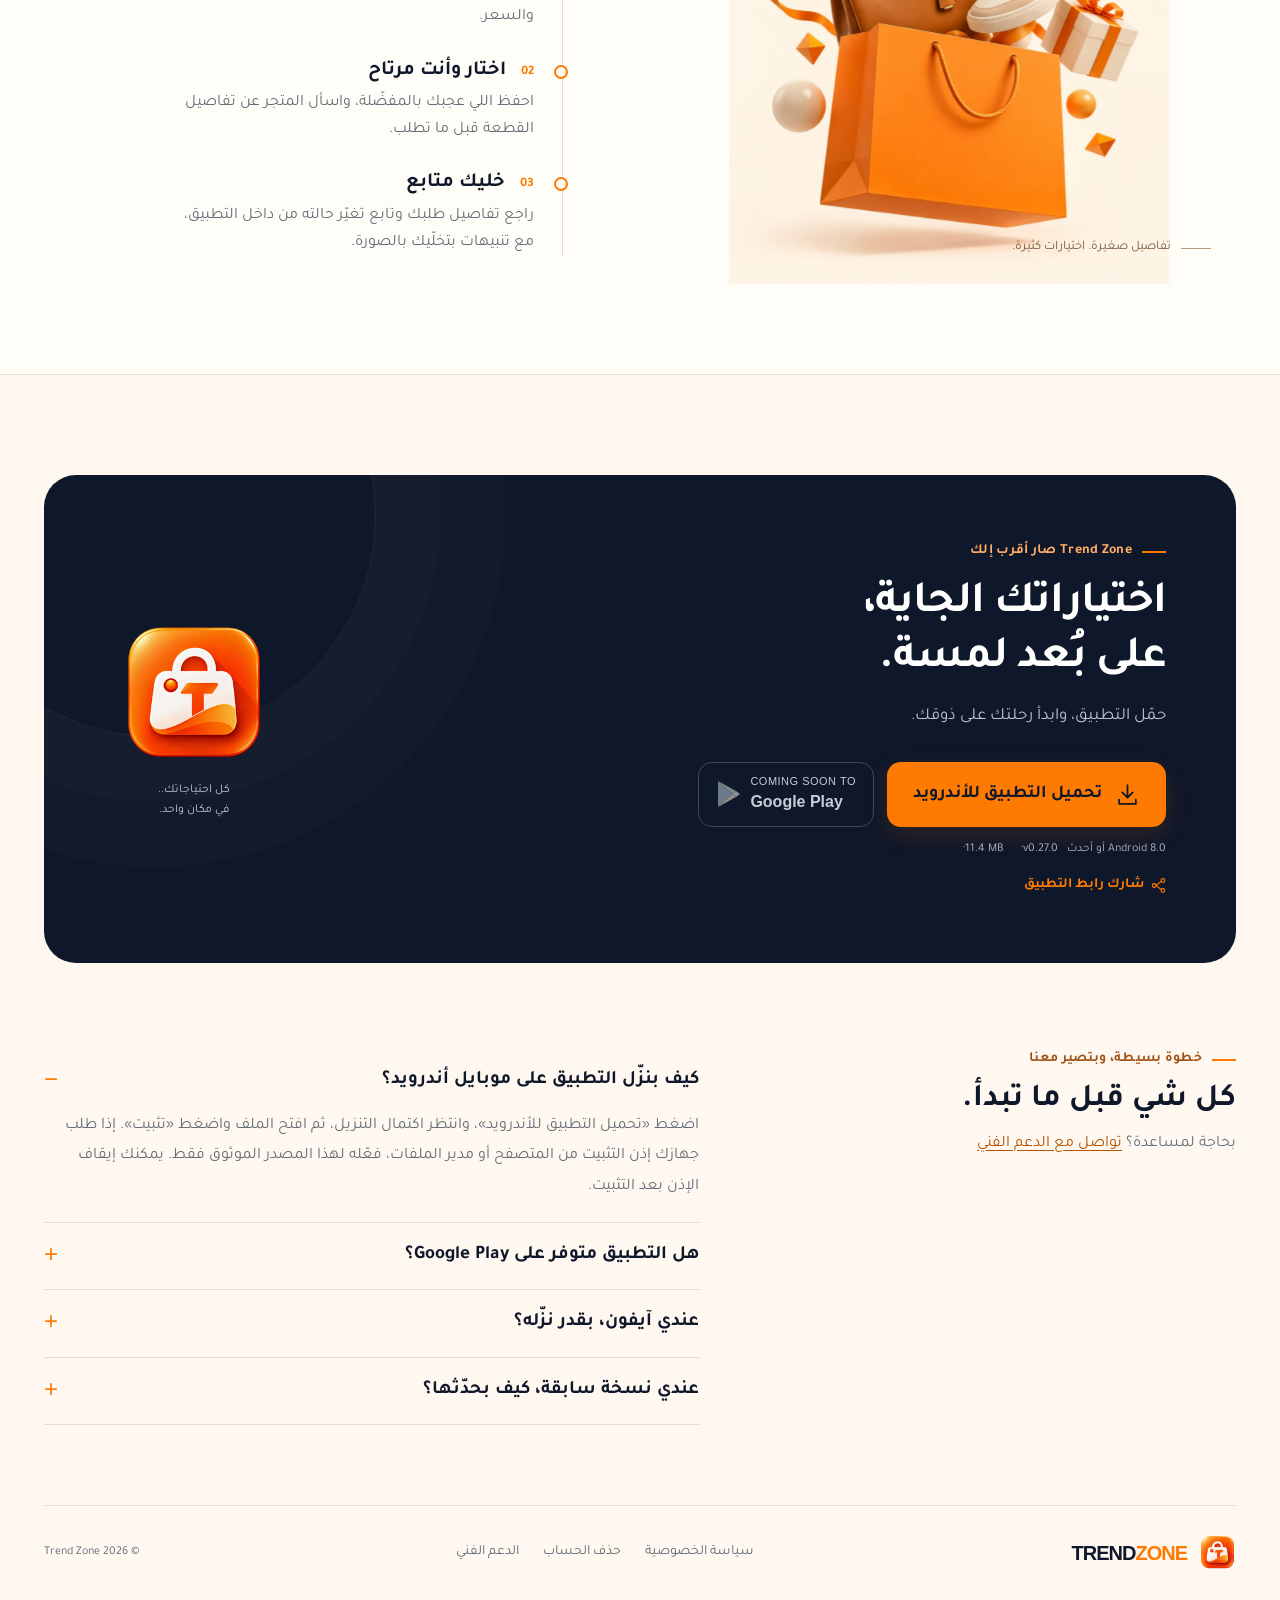
==== commit 38121576: "Update download page to Trend Zone 0.27.0" ====
--- a/index.html
+++ b/index.html
@@ -2,14 +2,16 @@
 <html lang="ar" dir="rtl"><head><meta charset="UTF-8"><meta name="viewport" content="width=device-width,initial-scale=1"><meta name="theme-color" content="#FFF8F1"><meta name="description" content="حمّل Trend Zone للأندرويد. اكتشف الأزياء والأحذية والإكسسوارات، احفظ اختياراتك وتابع طلباتك من مكان واحد."><meta property="og:title" content="Trend Zone — كل احتياجاتك في مكان واحد"><meta property="og:description" content="اكتشف، اختار، واطلب… كل احتياجاتك صارت أقرب إلك مع Trend Zone."><meta property="og:type" content="website"><meta property="og:url" content="https://trend-zone.github.io/trend-zone-releases/"><meta property="og:image" content="https://trend-zone.github.io/trend-zone-releases/brand-icon.png"><meta property="og:locale" content="ar_AR"><title>Trend Zone — كل احتياجاتك في مكان واحد</title><link rel="icon" type="image/png" href="brand-icon.png"><link rel="canonical" href="https://trend-zone.github.io/trend-zone-releases/"><link rel="preload" href="tajawal_bold.ttf" as="font" type="font/ttf" crossorigin><link rel="stylesheet" href="landing.css"><script src="landing.js" defer></script></head>
 <body><a class="skip" href="#main">انتقل إلى المحتوى</a><div class="pattern" aria-hidden="true"></div>
 <header class="header wrap"><a class="brand" href="./" aria-label="Trend Zone — الرئيسية"><img src="brand-icon.png" alt="" width="47" height="47"><span class="word">TREND<b>ZONE</b></span></a><nav class="nav" aria-label="التنقل الرئيسي"><a href="#discover">اكتشف التطبيق</a><a href="#how">كيف تبدأ؟</a><a href="mailto:trend-zone-support@googlegroups.com">الدعم الفني</a></nav><a class="nav-download" href="#download">حمّل التطبيق <svg viewBox="0 0 24 24" fill="none" stroke="currentColor" stroke-width="1.7" stroke-linecap="round" stroke-linejoin="round" aria-hidden="true"><path d="M12 3v12m-5-5 5 5 5-5M4 17v4h16v-4"/></svg></a></header>
-<main id="main"><section class="hero wrap" aria-labelledby="hero-title"><div class="hero-copy"><h1 id="hero-title">كل احتياجاتك<br><em>في مكان واحد.</em></h1><p>اكتشف، اختار، واطلب… كل احتياجاتك صارت أقرب إلك مع <span dir="ltr">Trend Zone</span>.</p><div class="actions"><a class="download" href="https://github.com/TREND-ZONE/trend-zone-releases/releases/latest/download/TrendZone.apk" download="TrendZone-0.26.2.apk"><svg viewBox="0 0 24 24" fill="none" stroke="currentColor" stroke-width="1.7" stroke-linecap="round" stroke-linejoin="round" aria-hidden="true"><path d="M12 3v12m-5-5 5 5 5-5M4 17v4h16v-4"/></svg><span>تحميل التطبيق للأندرويد</span></a><div class="store-soon" aria-label="Coming Soon to Google Play"><svg viewBox="0 0 24 28" aria-hidden="true"><path d="M2 1 16 14 2 27Z" fill="#94a3b8"/><path d="m2 1 18 10-4 3Z" fill="#a8b8b0"/><path d="m2 27 18-10-4-3Z" fill="#d3bca9"/><path d="m16 14 4-3 4 3-4 3Z" fill="#b9c3cf"/></svg><span><small>COMING SOON TO</small><strong>Google Play</strong></span></div></div><div class="file-note"><span>Android 8.0 أو أحدث</span><span dir="ltr">v0.26.2</span><span dir="ltr">11.4 MB</span></div></div>
+<main id="main"><section class="hero wrap" aria-labelledby="hero-title"><div class="hero-copy"><h1 id="hero-title">كل احتياجاتك<br><em>في مكان واحد.</em></h1><p>اكتشف، اختار، واطلب… كل احتياجاتك صارت أقرب إلك مع <span dir="ltr">Trend Zone</span>.</p><div class="actions"><a class="download" href="https://github.com/TREND-ZONE/trend-zone-releases/releases/latest/download/TrendZone.apk" download="TrendZone-0.27.0.apk"><svg viewBox="0 0 24 24" fill="none" stroke="currentColor" stroke-width="1.7" stroke-linecap="round" stroke-linejoin="round" aria-hidden="true"><path d="M12 3v12m-5-5 5 5 5-5M4 17v4h16v-4"/></svg><span>تحميل التطبيق للأندرويد</span></a><div class="store-soon" aria-label="Coming Soon to Google Play"><svg viewBox="0 0 24 28" aria-hidden="true"><path d="M2 1 16 14 2 27Z" fill="#94a3b8"/><path d="m2 1 18 10-4 3Z" fill="#a8b8b0"/><path d="m2 27 18-10-4-3Z" fill="#d3bca9"/><path d="m16 14 4-3 4 3-4 3Z" fill="#b9c3cf"/></svg><span><small>COMING SOON TO</small><strong>Google Play</strong></span></div></div><div class="file-note"><span>Android 8.0 أو أحدث</span><span dir="ltr">v0.27.0</span><span dir="ltr">11.4 MB</span></div></div>
 <div class="hero-art" aria-label="تصوّر توضيحي لتجربة Trend Zone"><div class="orbit" aria-hidden="true"></div><span class="star-spark" aria-hidden="true">✦</span><img class="float-icon" src="brand-icon.png" alt="أيقونة Trend Zone" width="83" height="83">
 <div class="phone phone-back" aria-hidden="true"><div class="camera"></div><div class="phone-top"><span>9:41</span><span>▰ ▮▮</span></div><img class="brand-art" src="welcome_scene.webp" width="1122" height="1402" alt=""><h3><span>كل احتياجاتك</span><span>في مكان واحد</span></h3><p>اختياراتك الجديدة بتبدأ من هون.</p><span class="mini-button">ابدأ الاكتشاف</span></div>
 <div class="phone phone-front" aria-hidden="true"><div class="camera"></div><div class="phone-top"><span>9:41</span><span>▰ ▮▮</span></div><div class="phone-brand"><span class="word">TREND<b>ZONE</b></span></div><div class="phone-search"><svg viewBox="0 0 24 24" fill="none" stroke="currentColor" stroke-width="1.7" stroke-linecap="round" stroke-linejoin="round" aria-hidden="true"><path d="m21 21-5-5M18 10a8 8 0 1 1-16 0 8 8 0 0 1 16 0"/></svg><span>ابحث عن أي شيء تريده</span></div><div class="mini-cats"><div class="mini-cat"><span class="swatch"></span>رجالي</div><div class="mini-cat"><span class="swatch dress"></span>نسائي</div><div class="mini-cat"><span class="swatch kids"></span>أطفال</div></div><div class="mini-banner"><div><b><span>كل احتياجاتك</span><span>في مكان واحد</span></b><small>اكتشف اختياراتك ←</small></div><span class="swatch dress"></span></div><div class="mini-title">على ذوقك<span>اكتشف المزيد</span></div><div class="mini-products"><div><span class="swatch"></span><small>تفاصيل بتشبهك</small></div><div><span class="swatch kids"></span><small>اختيارات للصغار</small></div></div><div class="phone-bottom"><span>⌂</span><span>▦</span><span>♡</span><span>♙</span></div></div>
 <div class="float-label label-one"><svg viewBox="0 0 24 24" fill="none" stroke="currentColor" stroke-width="1.7" stroke-linecap="round" stroke-linejoin="round" aria-hidden="true"><path d="M20.8 4.6a5.5 5.5 0 0 0-7.8 0L12 5.7l-1.1-1.1a5.5 5.5 0 0 0-7.8 7.8L12 21l8.8-8.6a5.5 5.5 0 0 0 0-7.8Z"/></svg> اختياراتك المفضّلة</div><div class="float-label label-two"><svg viewBox="0 0 24 24" fill="none" stroke="currentColor" stroke-width="1.7" stroke-linecap="round" stroke-linejoin="round" aria-hidden="true"><path d="M4 7h16l-1 15H5L4 7Zm4 0V5a4 4 0 0 1 8 0v2"/></svg> اختيارات على ذوقك</div><p class="tiny-caption">عرض توضيحي للواجهات • تختلف المنتجات حسب المتاجر المتاحة</p></div></section>
 <section class="category-strip wrap" id="discover" aria-labelledby="categories-title"><div class="section-intro"><h2 id="categories-title">كل ذوق، إله مكان.</h2><p>من أساسيات يومك، للقطع اللي إلها حكاية.</p></div><div class="categories"><div class="category"><div class="cat-image cat-men" role="img" aria-label="ملابس رجالية"></div><h3>رجالي</h3></div><div class="category"><div class="cat-image cat-women" role="img" aria-label="فستان وملابس نسائية"></div><h3>نسائي</h3></div><div class="category"><div class="cat-image cat-kids" role="img" aria-label="ملابس أطفال"></div><h3>أطفال</h3></div><div class="category"><div class="cat-image cat-shoes" role="img" aria-label="أحذية"></div><h3>أحذية</h3></div><div class="category"><div class="cat-image cat-bags" role="img" aria-label="حقائب وإكسسوارات"></div><h3>إكسسوارات</h3></div><div class="category"><div class="cat-image cat-crochet" role="img" aria-label="ألعاب وأعمال كروشيه"></div><h3>كروشيه وألعاب</h3></div></div></section>
 <section class="journey" id="how" aria-labelledby="journey-title"><div class="journey-layout wrap"><div class="journey-visual"><img src="welcome_scene.webp" alt="تشكيلة من الملابس والحذاء والحقيبة حول حقيبة تسوّق برتقالية" width="1122" height="1402" loading="lazy"><span class="journey-note">تفاصيل صغيرة. اختيارات كثيرة.</span></div><div class="journey-copy"><div class="eyebrow">أقرب لذوقك، وأسهل بيومك</div><h2 id="journey-title">من أول نظرة،<br>لحد ما يصير طلبك.</h2><div class="steps"><div class="step"><h3><small>01</small> اكتشف اللي بناسبك</h3><p>تصفّح الأقسام، وضيّق اختياراتك بالمقاس واللون والسعر.</p></div><div class="step"><h3><small>02</small> اختار وأنت مرتاح</h3><p>احفظ اللي عجبك بالمفضّلة، واسأل المتجر عن تفاصيل القطعة قبل ما تطلب.</p></div><div class="step"><h3><small>03</small> خليك متابع</h3><p>راجع تفاصيل طلبك وتابع تغيّر حالته من داخل التطبيق، مع تنبيهات بتخلّيك بالصورة.</p></div></div></div></div></section>
-<section class="download-section wrap" id="download" aria-labelledby="download-title"><div class="download-stage"><div><div class="eyebrow">Trend Zone صار أقرب إلك</div><h2 id="download-title">اختياراتك الجاية،<br>على بُعد لمسة.</h2><p>حمّل التطبيق، وابدأ رحلتك على ذوقك.</p><div class="actions"><a class="download" href="https://github.com/TREND-ZONE/trend-zone-releases/releases/latest/download/TrendZone.apk" download="TrendZone-0.26.2.apk"><svg viewBox="0 0 24 24" fill="none" stroke="currentColor" stroke-width="1.7" stroke-linecap="round" stroke-linejoin="round" aria-hidden="true"><path d="M12 3v12m-5-5 5 5 5-5M4 17v4h16v-4"/></svg><span>تحميل التطبيق للأندرويد</span></a><div class="store-soon" aria-label="Coming Soon to Google Play"><svg viewBox="0 0 24 28" aria-hidden="true"><path d="M2 1 16 14 2 27Z" fill="#94a3b8"/><path d="m2 1 18 10-4 3Z" fill="#a8b8b0"/><path d="m2 27 18-10-4-3Z" fill="#d3bca9"/><path d="m16 14 4-3 4 3-4 3Z" fill="#b9c3cf"/></svg><span><small>COMING SOON TO</small><strong>Google Play</strong></span></div></div><div class="file-note"><span>Android 8.0 أو أحدث</span><span dir="ltr">v0.26.2</span><span dir="ltr">11.4 MB</span></div><button class="share" id="share" type="button"><svg viewBox="0 0 24 24" fill="none" stroke="currentColor" stroke-width="1.7" stroke-linecap="round" stroke-linejoin="round" aria-hidden="true"><path d="M8 12 17 5M8 12l9 7M8 12a3 3 0 1 1-6 0 3 3 0 0 1 6 0M22 4a3 3 0 1 1-6 0 3 3 0 0 1 6 0M22 20a3 3 0 1 1-6 0 3 3 0 0 1 6 0"/></svg> شارك رابط التطبيق</button></div><div class="qr"><img src="brand-icon.png" alt="أيقونة Trend Zone" width="150" height="150" loading="lazy"><p>كل احتياجاتك..<br>في مكان واحد.</p></div></div></section>
+<section class="download-section wrap" id="download" aria-labelledby="download-title"><div class="download-stage"><div><div class="eyebrow">Trend Zone صار أقرب إلك</div><h2 id="download-title">اختياراتك الجاية،<br>على بُعد لمسة.</h2><p>حمّل التطبيق، وابدأ رحلتك على ذوقك.</p><div class="actions"><a class="download" href="https://github.com/TREND-ZONE/trend-zone-releases/releases/latest/download/TrendZone.apk" download="TrendZone-0.27.0.apk"><svg viewBox="0 0 24 24" fill="none" stroke="currentColor" stroke-width="1.7" stroke-linecap="round" stroke-linejoin="round" aria-hidden="true"><path d="M12 3v12m-5-5 5 5 5-5M4 17v4h16v-4"/></svg><span>تحميل التطبيق للأندرويد</span></a><div class="store-soon" aria-label="Coming Soon to Google Play"><svg viewBox="0 0 24 28" aria-hidden="true"><path d="M2 1 16 14 2 27Z" fill="#94a3b8"/><path d="m2 1 18 10-4 3Z" fill="#a8b8b0"/><path d="m2 27 18-10-4-3Z" fill="#d3bca9"/><path d="m16 14 4-3 4 3-4 3Z" fill="#b9c3cf"/></svg><span><small>COMING SOON TO</small><strong>Google Play</strong></span></div></div><div class="file-note"><span>Android 8.0 أو أحدث</span><span dir="ltr">v0.27.0</span><span dir="ltr">11.4 MB</span></div><button class="share" id="share" type="button"><svg viewBox="0 0 24 24" fill="none" stroke="currentColor" stroke-width="1.7" stroke-linecap="round" stroke-linejoin="round" aria-hidden="true"><path d="M8 12 17 5M8 12l9 7M8 12a3 3 0 1 1-6 0 3 3 0 0 1 6 0M22 4a3 3 0 1 1-6 0 3 3 0 0 1 6 0M22 20a3 3 0 1 1-6 0 3 3 0 0 1 6 0"/></svg> شارك رابط التطبيق</button></div><div class="qr"><img src="brand-icon.png" alt="أيقونة Trend Zone" width="150" height="150" loading="lazy"><p>كل احتياجاتك..<br>في مكان واحد.</p></div></div></section>
 <section class="faq wrap" aria-labelledby="faq-title"><div><div class="eyebrow">خطوة بسيطة، وبتصير معنا</div><h2 id="faq-title">كل شي قبل ما تبدأ.</h2><p>بحاجة لمساعدة؟ <a href="mailto:trend-zone-support@googlegroups.com">تواصل مع الدعم الفني</a></p></div><div><details open><summary>كيف بنزّل التطبيق على موبايل أندرويد؟</summary><p>اضغط «تحميل التطبيق للأندرويد»، وانتظر اكتمال التنزيل، ثم افتح الملف واضغط «تثبيت». إذا طلب جهازك إذن التثبيت من المتصفح أو مدير الملفات، فعّله لهذا المصدر الموثوق فقط. يمكنك إيقاف الإذن بعد التثبيت.</p></details><details><summary>هل التطبيق متوفر على Google Play؟</summary><p>قريباً على Google Play. حالياً يمكنك تنزيل نسخة أندرويد مباشرة من هذه الصفحة.</p></details><details><summary>عندي آيفون، بقدر نزّله؟</summary><p>النسخة الحالية مخصصة لأجهزة أندرويد 8.0 أو أحدث، وملف التنزيل لا يعمل على آيفون.</p></details><details><summary>عندي نسخة سابقة، كيف بحدّثها؟</summary><p>احتفظ بالتطبيق الموجود وثبّت التحديث من نفس مصدر نسختك. إذا رفض الهاتف التحديث بسبب اختلاف النسخة، تواصل مع الدعم الفني قبل حذف التطبيق حتى نساعدك تختار الملف المناسب.</p></details></div></section></main>
 <footer class="footer wrap"><a class="brand" href="./" aria-label="Trend Zone الرئيسية"><img src="brand-icon.png" alt="" width="37" height="37"><span class="word">TREND<b>ZONE</b></span></a><nav class="footer-links" aria-label="روابط المساعدة"><a href="privacy.html">سياسة الخصوصية</a><a href="delete-account.html">حذف الحساب</a><a href="mailto:trend-zone-support@googlegroups.com">الدعم الفني</a></nav><small>© 2026 Trend Zone</small></footer><div id="toast" class="toast" role="status" aria-live="polite"></div></body></html>
 
+
+
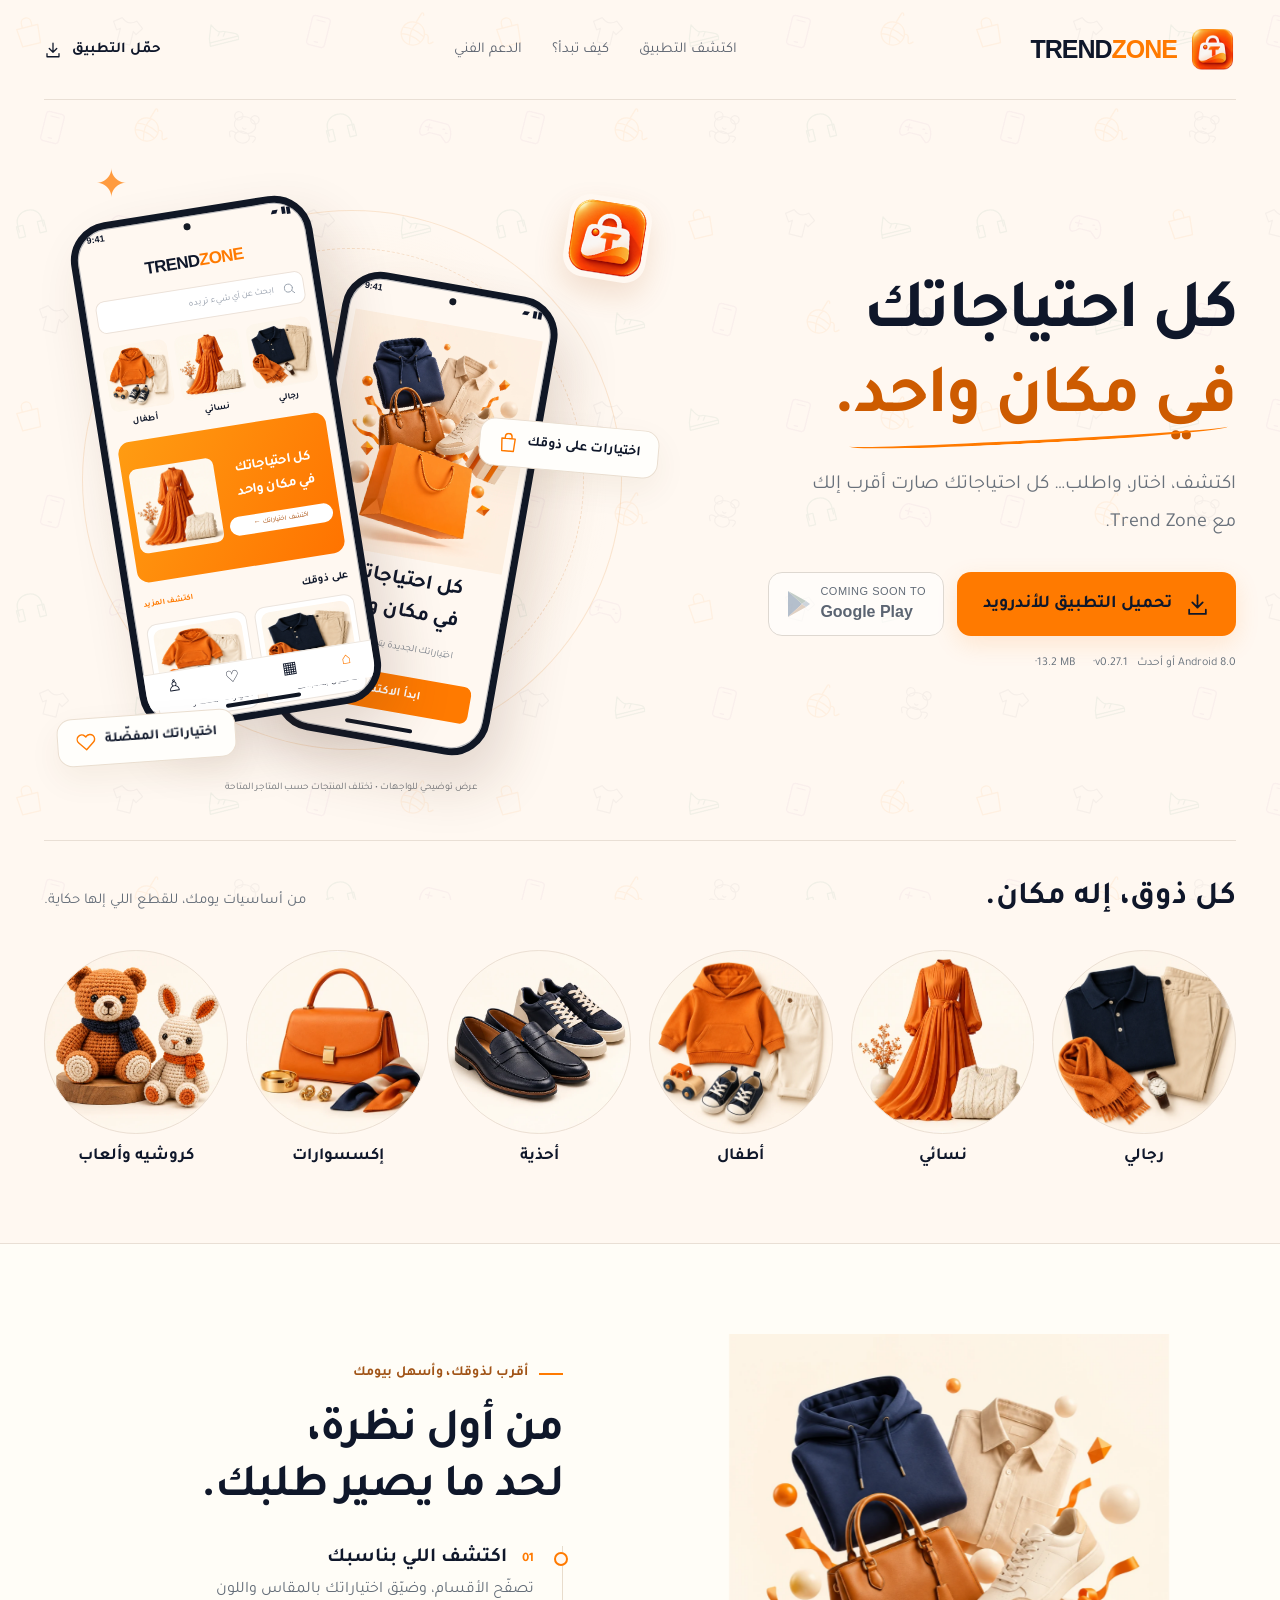
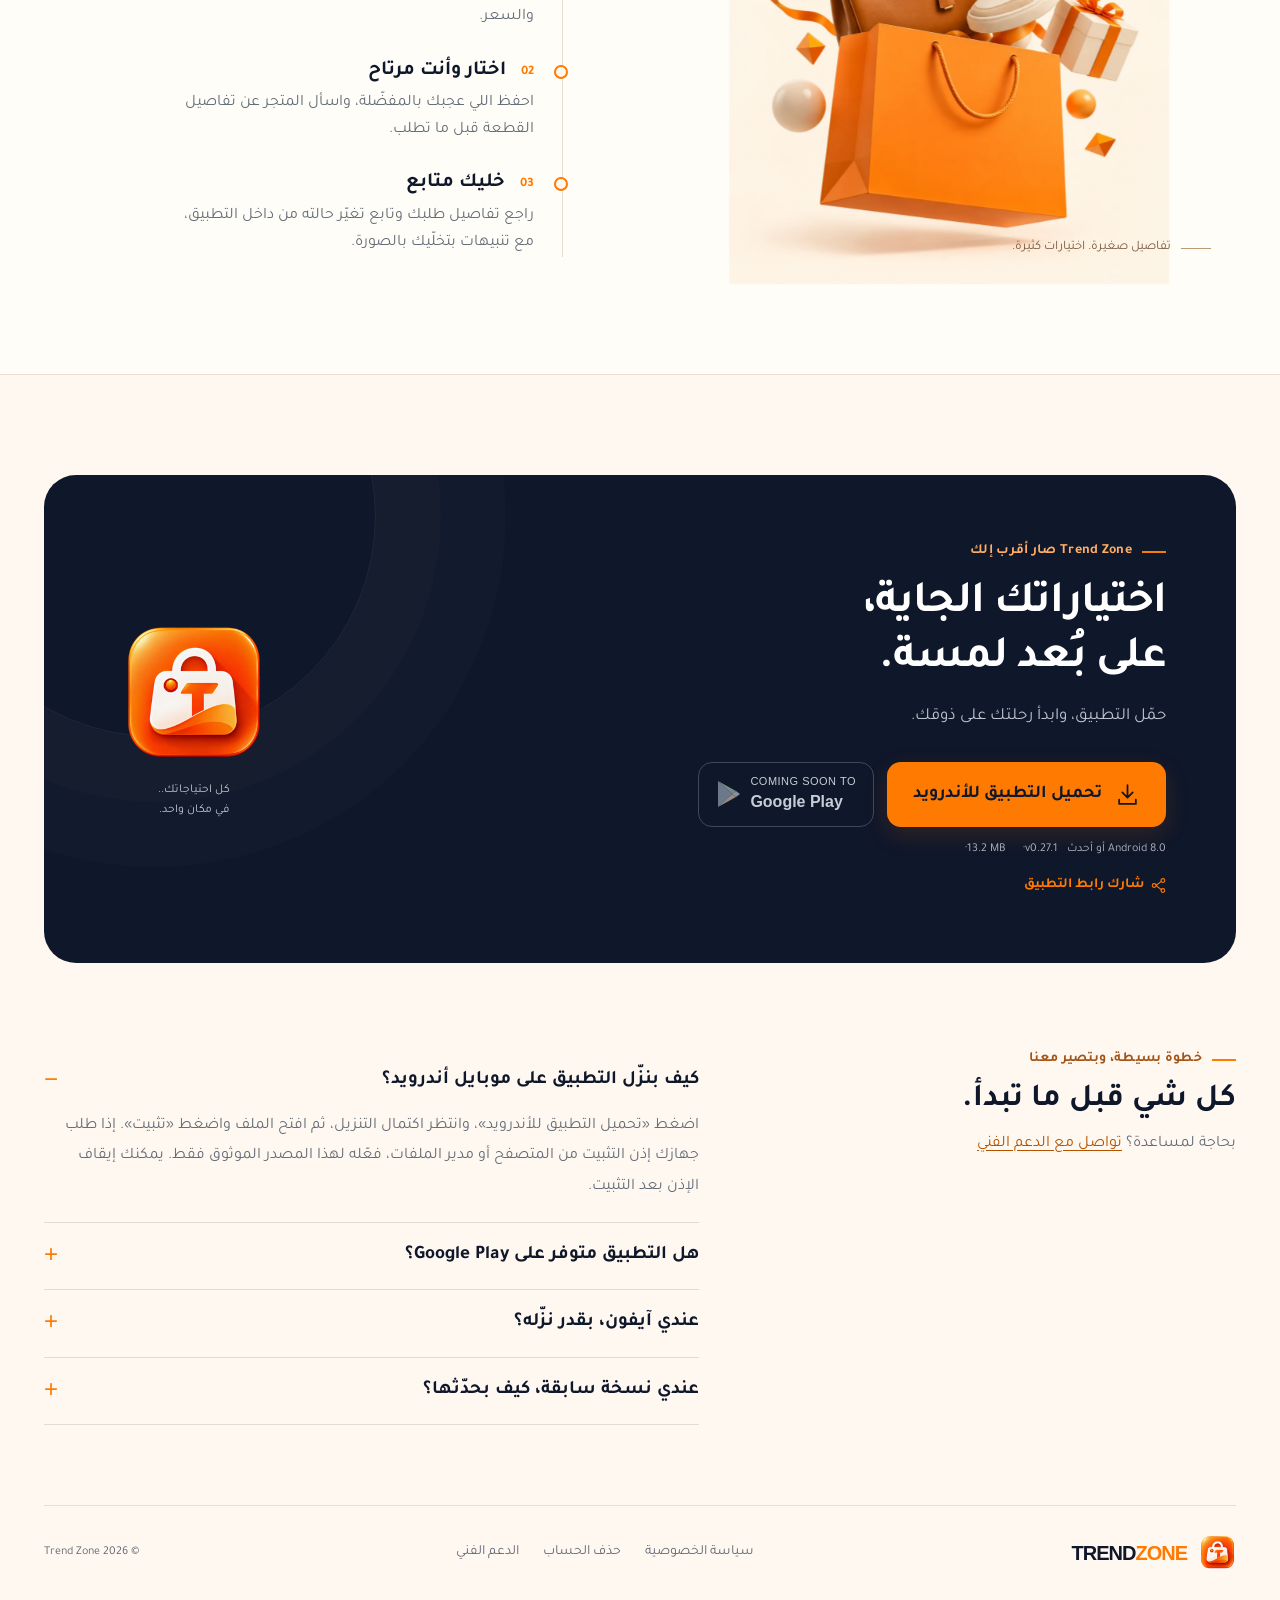
==== commit 50c4355f: "Update download page to Trend Zone 0.27.1" ====
--- a/index.html
+++ b/index.html
@@ -2,16 +2,18 @@
 <html lang="ar" dir="rtl"><head><meta charset="UTF-8"><meta name="viewport" content="width=device-width,initial-scale=1"><meta name="theme-color" content="#FFF8F1"><meta name="description" content="حمّل Trend Zone للأندرويد. اكتشف الأزياء والأحذية والإكسسوارات، احفظ اختياراتك وتابع طلباتك من مكان واحد."><meta property="og:title" content="Trend Zone — كل احتياجاتك في مكان واحد"><meta property="og:description" content="اكتشف، اختار، واطلب… كل احتياجاتك صارت أقرب إلك مع Trend Zone."><meta property="og:type" content="website"><meta property="og:url" content="https://trend-zone.github.io/trend-zone-releases/"><meta property="og:image" content="https://trend-zone.github.io/trend-zone-releases/brand-icon.png"><meta property="og:locale" content="ar_AR"><title>Trend Zone — كل احتياجاتك في مكان واحد</title><link rel="icon" type="image/png" href="brand-icon.png"><link rel="canonical" href="https://trend-zone.github.io/trend-zone-releases/"><link rel="preload" href="tajawal_bold.ttf" as="font" type="font/ttf" crossorigin><link rel="stylesheet" href="landing.css"><script src="landing.js" defer></script></head>
 <body><a class="skip" href="#main">انتقل إلى المحتوى</a><div class="pattern" aria-hidden="true"></div>
 <header class="header wrap"><a class="brand" href="./" aria-label="Trend Zone — الرئيسية"><img src="brand-icon.png" alt="" width="47" height="47"><span class="word">TREND<b>ZONE</b></span></a><nav class="nav" aria-label="التنقل الرئيسي"><a href="#discover">اكتشف التطبيق</a><a href="#how">كيف تبدأ؟</a><a href="mailto:trend-zone-support@googlegroups.com">الدعم الفني</a></nav><a class="nav-download" href="#download">حمّل التطبيق <svg viewBox="0 0 24 24" fill="none" stroke="currentColor" stroke-width="1.7" stroke-linecap="round" stroke-linejoin="round" aria-hidden="true"><path d="M12 3v12m-5-5 5 5 5-5M4 17v4h16v-4"/></svg></a></header>
-<main id="main"><section class="hero wrap" aria-labelledby="hero-title"><div class="hero-copy"><h1 id="hero-title">كل احتياجاتك<br><em>في مكان واحد.</em></h1><p>اكتشف، اختار، واطلب… كل احتياجاتك صارت أقرب إلك مع <span dir="ltr">Trend Zone</span>.</p><div class="actions"><a class="download" href="https://github.com/TREND-ZONE/trend-zone-releases/releases/latest/download/TrendZone.apk" download="TrendZone-0.27.0.apk"><svg viewBox="0 0 24 24" fill="none" stroke="currentColor" stroke-width="1.7" stroke-linecap="round" stroke-linejoin="round" aria-hidden="true"><path d="M12 3v12m-5-5 5 5 5-5M4 17v4h16v-4"/></svg><span>تحميل التطبيق للأندرويد</span></a><div class="store-soon" aria-label="Coming Soon to Google Play"><svg viewBox="0 0 24 28" aria-hidden="true"><path d="M2 1 16 14 2 27Z" fill="#94a3b8"/><path d="m2 1 18 10-4 3Z" fill="#a8b8b0"/><path d="m2 27 18-10-4-3Z" fill="#d3bca9"/><path d="m16 14 4-3 4 3-4 3Z" fill="#b9c3cf"/></svg><span><small>COMING SOON TO</small><strong>Google Play</strong></span></div></div><div class="file-note"><span>Android 8.0 أو أحدث</span><span dir="ltr">v0.27.0</span><span dir="ltr">11.4 MB</span></div></div>
+<main id="main"><section class="hero wrap" aria-labelledby="hero-title"><div class="hero-copy"><h1 id="hero-title">كل احتياجاتك<br><em>في مكان واحد.</em></h1><p>اكتشف، اختار، واطلب… كل احتياجاتك صارت أقرب إلك مع <span dir="ltr">Trend Zone</span>.</p><div class="actions"><a class="download" href="https://github.com/TREND-ZONE/trend-zone-releases/releases/latest/download/TrendZone.apk" download="TrendZone-0.27.1.apk"><svg viewBox="0 0 24 24" fill="none" stroke="currentColor" stroke-width="1.7" stroke-linecap="round" stroke-linejoin="round" aria-hidden="true"><path d="M12 3v12m-5-5 5 5 5-5M4 17v4h16v-4"/></svg><span>تحميل التطبيق للأندرويد</span></a><div class="store-soon" aria-label="Coming Soon to Google Play"><svg viewBox="0 0 24 28" aria-hidden="true"><path d="M2 1 16 14 2 27Z" fill="#94a3b8"/><path d="m2 1 18 10-4 3Z" fill="#a8b8b0"/><path d="m2 27 18-10-4-3Z" fill="#d3bca9"/><path d="m16 14 4-3 4 3-4 3Z" fill="#b9c3cf"/></svg><span><small>COMING SOON TO</small><strong>Google Play</strong></span></div></div><div class="file-note"><span>Android 8.0 أو أحدث</span><span dir="ltr">v0.27.1</span><span dir="ltr">13.2 MB</span></div></div>
 <div class="hero-art" aria-label="تصوّر توضيحي لتجربة Trend Zone"><div class="orbit" aria-hidden="true"></div><span class="star-spark" aria-hidden="true">✦</span><img class="float-icon" src="brand-icon.png" alt="أيقونة Trend Zone" width="83" height="83">
 <div class="phone phone-back" aria-hidden="true"><div class="camera"></div><div class="phone-top"><span>9:41</span><span>▰ ▮▮</span></div><img class="brand-art" src="welcome_scene.webp" width="1122" height="1402" alt=""><h3><span>كل احتياجاتك</span><span>في مكان واحد</span></h3><p>اختياراتك الجديدة بتبدأ من هون.</p><span class="mini-button">ابدأ الاكتشاف</span></div>
 <div class="phone phone-front" aria-hidden="true"><div class="camera"></div><div class="phone-top"><span>9:41</span><span>▰ ▮▮</span></div><div class="phone-brand"><span class="word">TREND<b>ZONE</b></span></div><div class="phone-search"><svg viewBox="0 0 24 24" fill="none" stroke="currentColor" stroke-width="1.7" stroke-linecap="round" stroke-linejoin="round" aria-hidden="true"><path d="m21 21-5-5M18 10a8 8 0 1 1-16 0 8 8 0 0 1 16 0"/></svg><span>ابحث عن أي شيء تريده</span></div><div class="mini-cats"><div class="mini-cat"><span class="swatch"></span>رجالي</div><div class="mini-cat"><span class="swatch dress"></span>نسائي</div><div class="mini-cat"><span class="swatch kids"></span>أطفال</div></div><div class="mini-banner"><div><b><span>كل احتياجاتك</span><span>في مكان واحد</span></b><small>اكتشف اختياراتك ←</small></div><span class="swatch dress"></span></div><div class="mini-title">على ذوقك<span>اكتشف المزيد</span></div><div class="mini-products"><div><span class="swatch"></span><small>تفاصيل بتشبهك</small></div><div><span class="swatch kids"></span><small>اختيارات للصغار</small></div></div><div class="phone-bottom"><span>⌂</span><span>▦</span><span>♡</span><span>♙</span></div></div>
 <div class="float-label label-one"><svg viewBox="0 0 24 24" fill="none" stroke="currentColor" stroke-width="1.7" stroke-linecap="round" stroke-linejoin="round" aria-hidden="true"><path d="M20.8 4.6a5.5 5.5 0 0 0-7.8 0L12 5.7l-1.1-1.1a5.5 5.5 0 0 0-7.8 7.8L12 21l8.8-8.6a5.5 5.5 0 0 0 0-7.8Z"/></svg> اختياراتك المفضّلة</div><div class="float-label label-two"><svg viewBox="0 0 24 24" fill="none" stroke="currentColor" stroke-width="1.7" stroke-linecap="round" stroke-linejoin="round" aria-hidden="true"><path d="M4 7h16l-1 15H5L4 7Zm4 0V5a4 4 0 0 1 8 0v2"/></svg> اختيارات على ذوقك</div><p class="tiny-caption">عرض توضيحي للواجهات • تختلف المنتجات حسب المتاجر المتاحة</p></div></section>
 <section class="category-strip wrap" id="discover" aria-labelledby="categories-title"><div class="section-intro"><h2 id="categories-title">كل ذوق، إله مكان.</h2><p>من أساسيات يومك، للقطع اللي إلها حكاية.</p></div><div class="categories"><div class="category"><div class="cat-image cat-men" role="img" aria-label="ملابس رجالية"></div><h3>رجالي</h3></div><div class="category"><div class="cat-image cat-women" role="img" aria-label="فستان وملابس نسائية"></div><h3>نسائي</h3></div><div class="category"><div class="cat-image cat-kids" role="img" aria-label="ملابس أطفال"></div><h3>أطفال</h3></div><div class="category"><div class="cat-image cat-shoes" role="img" aria-label="أحذية"></div><h3>أحذية</h3></div><div class="category"><div class="cat-image cat-bags" role="img" aria-label="حقائب وإكسسوارات"></div><h3>إكسسوارات</h3></div><div class="category"><div class="cat-image cat-crochet" role="img" aria-label="ألعاب وأعمال كروشيه"></div><h3>كروشيه وألعاب</h3></div></div></section>
 <section class="journey" id="how" aria-labelledby="journey-title"><div class="journey-layout wrap"><div class="journey-visual"><img src="welcome_scene.webp" alt="تشكيلة من الملابس والحذاء والحقيبة حول حقيبة تسوّق برتقالية" width="1122" height="1402" loading="lazy"><span class="journey-note">تفاصيل صغيرة. اختيارات كثيرة.</span></div><div class="journey-copy"><div class="eyebrow">أقرب لذوقك، وأسهل بيومك</div><h2 id="journey-title">من أول نظرة،<br>لحد ما يصير طلبك.</h2><div class="steps"><div class="step"><h3><small>01</small> اكتشف اللي بناسبك</h3><p>تصفّح الأقسام، وضيّق اختياراتك بالمقاس واللون والسعر.</p></div><div class="step"><h3><small>02</small> اختار وأنت مرتاح</h3><p>احفظ اللي عجبك بالمفضّلة، واسأل المتجر عن تفاصيل القطعة قبل ما تطلب.</p></div><div class="step"><h3><small>03</small> خليك متابع</h3><p>راجع تفاصيل طلبك وتابع تغيّر حالته من داخل التطبيق، مع تنبيهات بتخلّيك بالصورة.</p></div></div></div></div></section>
-<section class="download-section wrap" id="download" aria-labelledby="download-title"><div class="download-stage"><div><div class="eyebrow">Trend Zone صار أقرب إلك</div><h2 id="download-title">اختياراتك الجاية،<br>على بُعد لمسة.</h2><p>حمّل التطبيق، وابدأ رحلتك على ذوقك.</p><div class="actions"><a class="download" href="https://github.com/TREND-ZONE/trend-zone-releases/releases/latest/download/TrendZone.apk" download="TrendZone-0.27.0.apk"><svg viewBox="0 0 24 24" fill="none" stroke="currentColor" stroke-width="1.7" stroke-linecap="round" stroke-linejoin="round" aria-hidden="true"><path d="M12 3v12m-5-5 5 5 5-5M4 17v4h16v-4"/></svg><span>تحميل التطبيق للأندرويد</span></a><div class="store-soon" aria-label="Coming Soon to Google Play"><svg viewBox="0 0 24 28" aria-hidden="true"><path d="M2 1 16 14 2 27Z" fill="#94a3b8"/><path d="m2 1 18 10-4 3Z" fill="#a8b8b0"/><path d="m2 27 18-10-4-3Z" fill="#d3bca9"/><path d="m16 14 4-3 4 3-4 3Z" fill="#b9c3cf"/></svg><span><small>COMING SOON TO</small><strong>Google Play</strong></span></div></div><div class="file-note"><span>Android 8.0 أو أحدث</span><span dir="ltr">v0.27.0</span><span dir="ltr">11.4 MB</span></div><button class="share" id="share" type="button"><svg viewBox="0 0 24 24" fill="none" stroke="currentColor" stroke-width="1.7" stroke-linecap="round" stroke-linejoin="round" aria-hidden="true"><path d="M8 12 17 5M8 12l9 7M8 12a3 3 0 1 1-6 0 3 3 0 0 1 6 0M22 4a3 3 0 1 1-6 0 3 3 0 0 1 6 0M22 20a3 3 0 1 1-6 0 3 3 0 0 1 6 0"/></svg> شارك رابط التطبيق</button></div><div class="qr"><img src="brand-icon.png" alt="أيقونة Trend Zone" width="150" height="150" loading="lazy"><p>كل احتياجاتك..<br>في مكان واحد.</p></div></div></section>
+<section class="download-section wrap" id="download" aria-labelledby="download-title"><div class="download-stage"><div><div class="eyebrow">Trend Zone صار أقرب إلك</div><h2 id="download-title">اختياراتك الجاية،<br>على بُعد لمسة.</h2><p>حمّل التطبيق، وابدأ رحلتك على ذوقك.</p><div class="actions"><a class="download" href="https://github.com/TREND-ZONE/trend-zone-releases/releases/latest/download/TrendZone.apk" download="TrendZone-0.27.1.apk"><svg viewBox="0 0 24 24" fill="none" stroke="currentColor" stroke-width="1.7" stroke-linecap="round" stroke-linejoin="round" aria-hidden="true"><path d="M12 3v12m-5-5 5 5 5-5M4 17v4h16v-4"/></svg><span>تحميل التطبيق للأندرويد</span></a><div class="store-soon" aria-label="Coming Soon to Google Play"><svg viewBox="0 0 24 28" aria-hidden="true"><path d="M2 1 16 14 2 27Z" fill="#94a3b8"/><path d="m2 1 18 10-4 3Z" fill="#a8b8b0"/><path d="m2 27 18-10-4-3Z" fill="#d3bca9"/><path d="m16 14 4-3 4 3-4 3Z" fill="#b9c3cf"/></svg><span><small>COMING SOON TO</small><strong>Google Play</strong></span></div></div><div class="file-note"><span>Android 8.0 أو أحدث</span><span dir="ltr">v0.27.1</span><span dir="ltr">13.2 MB</span></div><button class="share" id="share" type="button"><svg viewBox="0 0 24 24" fill="none" stroke="currentColor" stroke-width="1.7" stroke-linecap="round" stroke-linejoin="round" aria-hidden="true"><path d="M8 12 17 5M8 12l9 7M8 12a3 3 0 1 1-6 0 3 3 0 0 1 6 0M22 4a3 3 0 1 1-6 0 3 3 0 0 1 6 0M22 20a3 3 0 1 1-6 0 3 3 0 0 1 6 0"/></svg> شارك رابط التطبيق</button></div><div class="qr"><img src="brand-icon.png" alt="أيقونة Trend Zone" width="150" height="150" loading="lazy"><p>كل احتياجاتك..<br>في مكان واحد.</p></div></div></section>
 <section class="faq wrap" aria-labelledby="faq-title"><div><div class="eyebrow">خطوة بسيطة، وبتصير معنا</div><h2 id="faq-title">كل شي قبل ما تبدأ.</h2><p>بحاجة لمساعدة؟ <a href="mailto:trend-zone-support@googlegroups.com">تواصل مع الدعم الفني</a></p></div><div><details open><summary>كيف بنزّل التطبيق على موبايل أندرويد؟</summary><p>اضغط «تحميل التطبيق للأندرويد»، وانتظر اكتمال التنزيل، ثم افتح الملف واضغط «تثبيت». إذا طلب جهازك إذن التثبيت من المتصفح أو مدير الملفات، فعّله لهذا المصدر الموثوق فقط. يمكنك إيقاف الإذن بعد التثبيت.</p></details><details><summary>هل التطبيق متوفر على Google Play؟</summary><p>قريباً على Google Play. حالياً يمكنك تنزيل نسخة أندرويد مباشرة من هذه الصفحة.</p></details><details><summary>عندي آيفون، بقدر نزّله؟</summary><p>النسخة الحالية مخصصة لأجهزة أندرويد 8.0 أو أحدث، وملف التنزيل لا يعمل على آيفون.</p></details><details><summary>عندي نسخة سابقة، كيف بحدّثها؟</summary><p>احتفظ بالتطبيق الموجود وثبّت التحديث من نفس مصدر نسختك. إذا رفض الهاتف التحديث بسبب اختلاف النسخة، تواصل مع الدعم الفني قبل حذف التطبيق حتى نساعدك تختار الملف المناسب.</p></details></div></section></main>
 <footer class="footer wrap"><a class="brand" href="./" aria-label="Trend Zone الرئيسية"><img src="brand-icon.png" alt="" width="37" height="37"><span class="word">TREND<b>ZONE</b></span></a><nav class="footer-links" aria-label="روابط المساعدة"><a href="privacy.html">سياسة الخصوصية</a><a href="delete-account.html">حذف الحساب</a><a href="mailto:trend-zone-support@googlegroups.com">الدعم الفني</a></nav><small>© 2026 Trend Zone</small></footer><div id="toast" class="toast" role="status" aria-live="polite"></div></body></html>
 
 
 
+
+
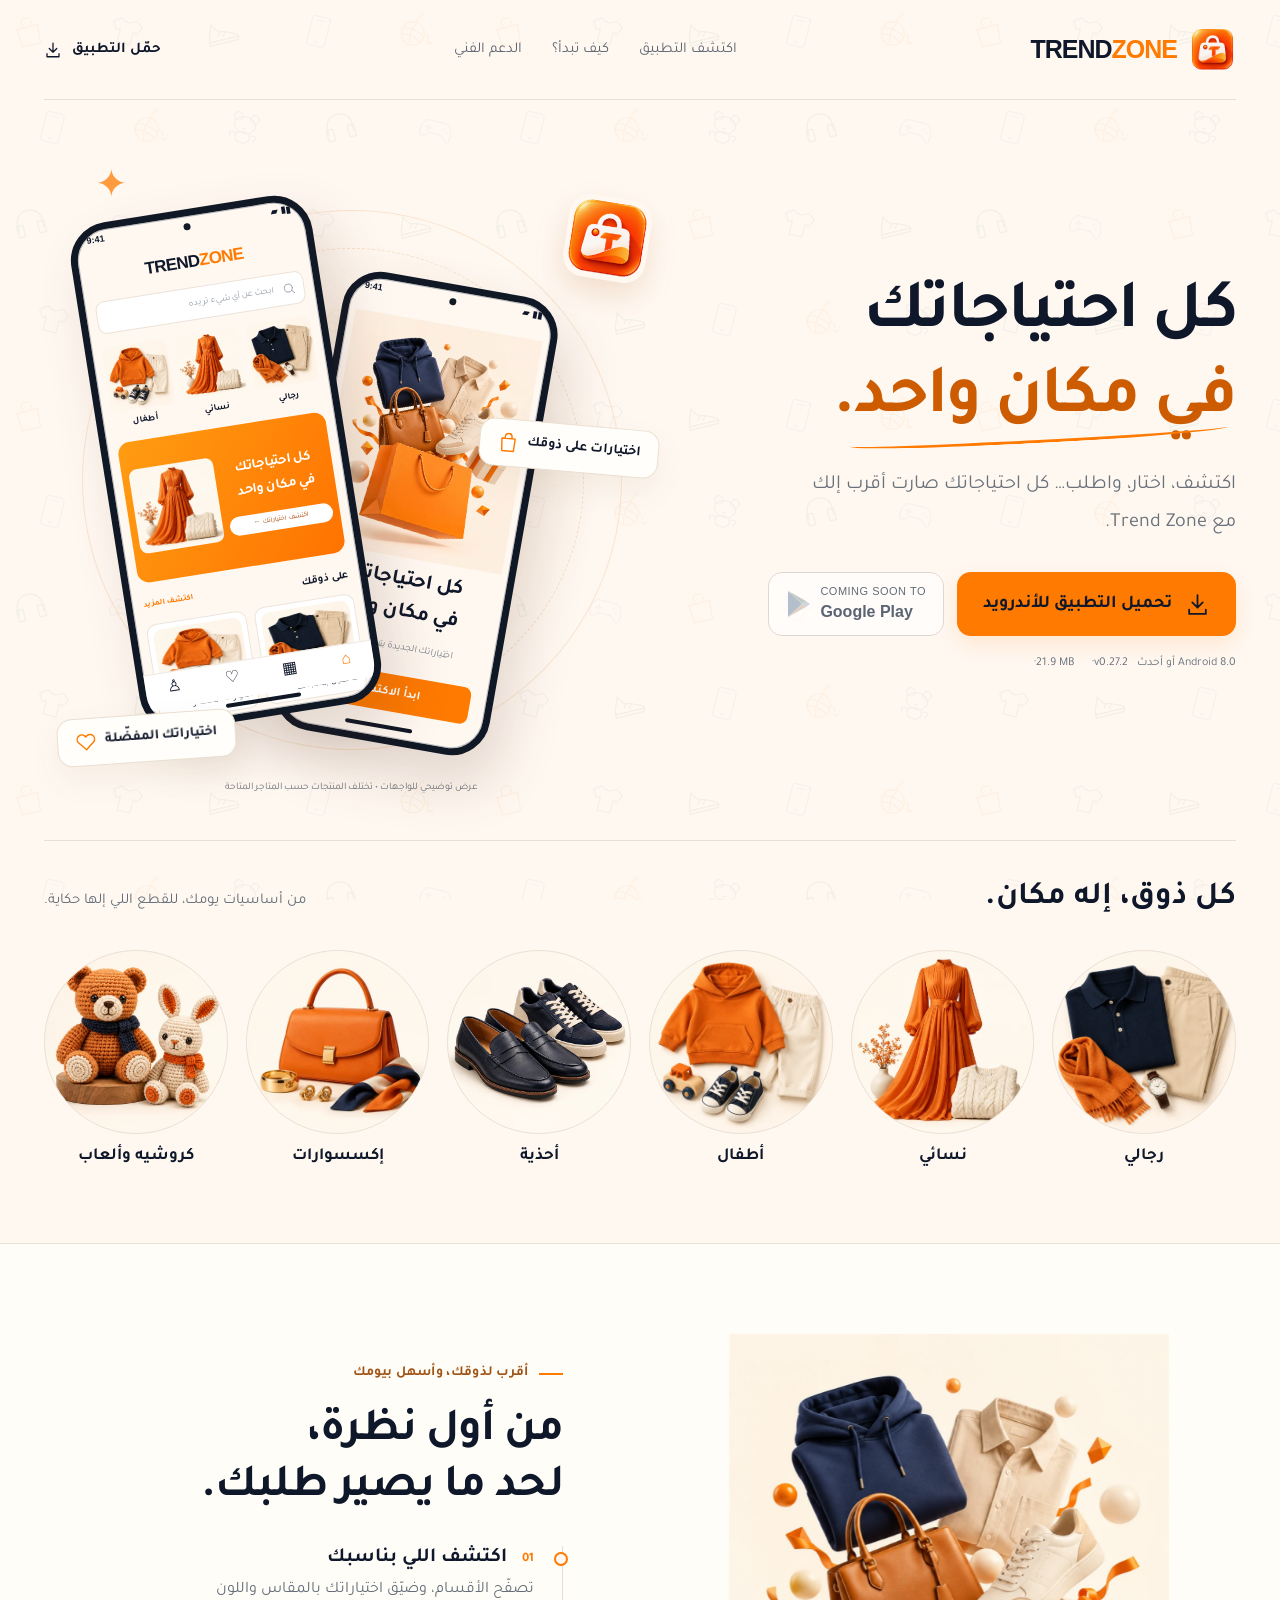
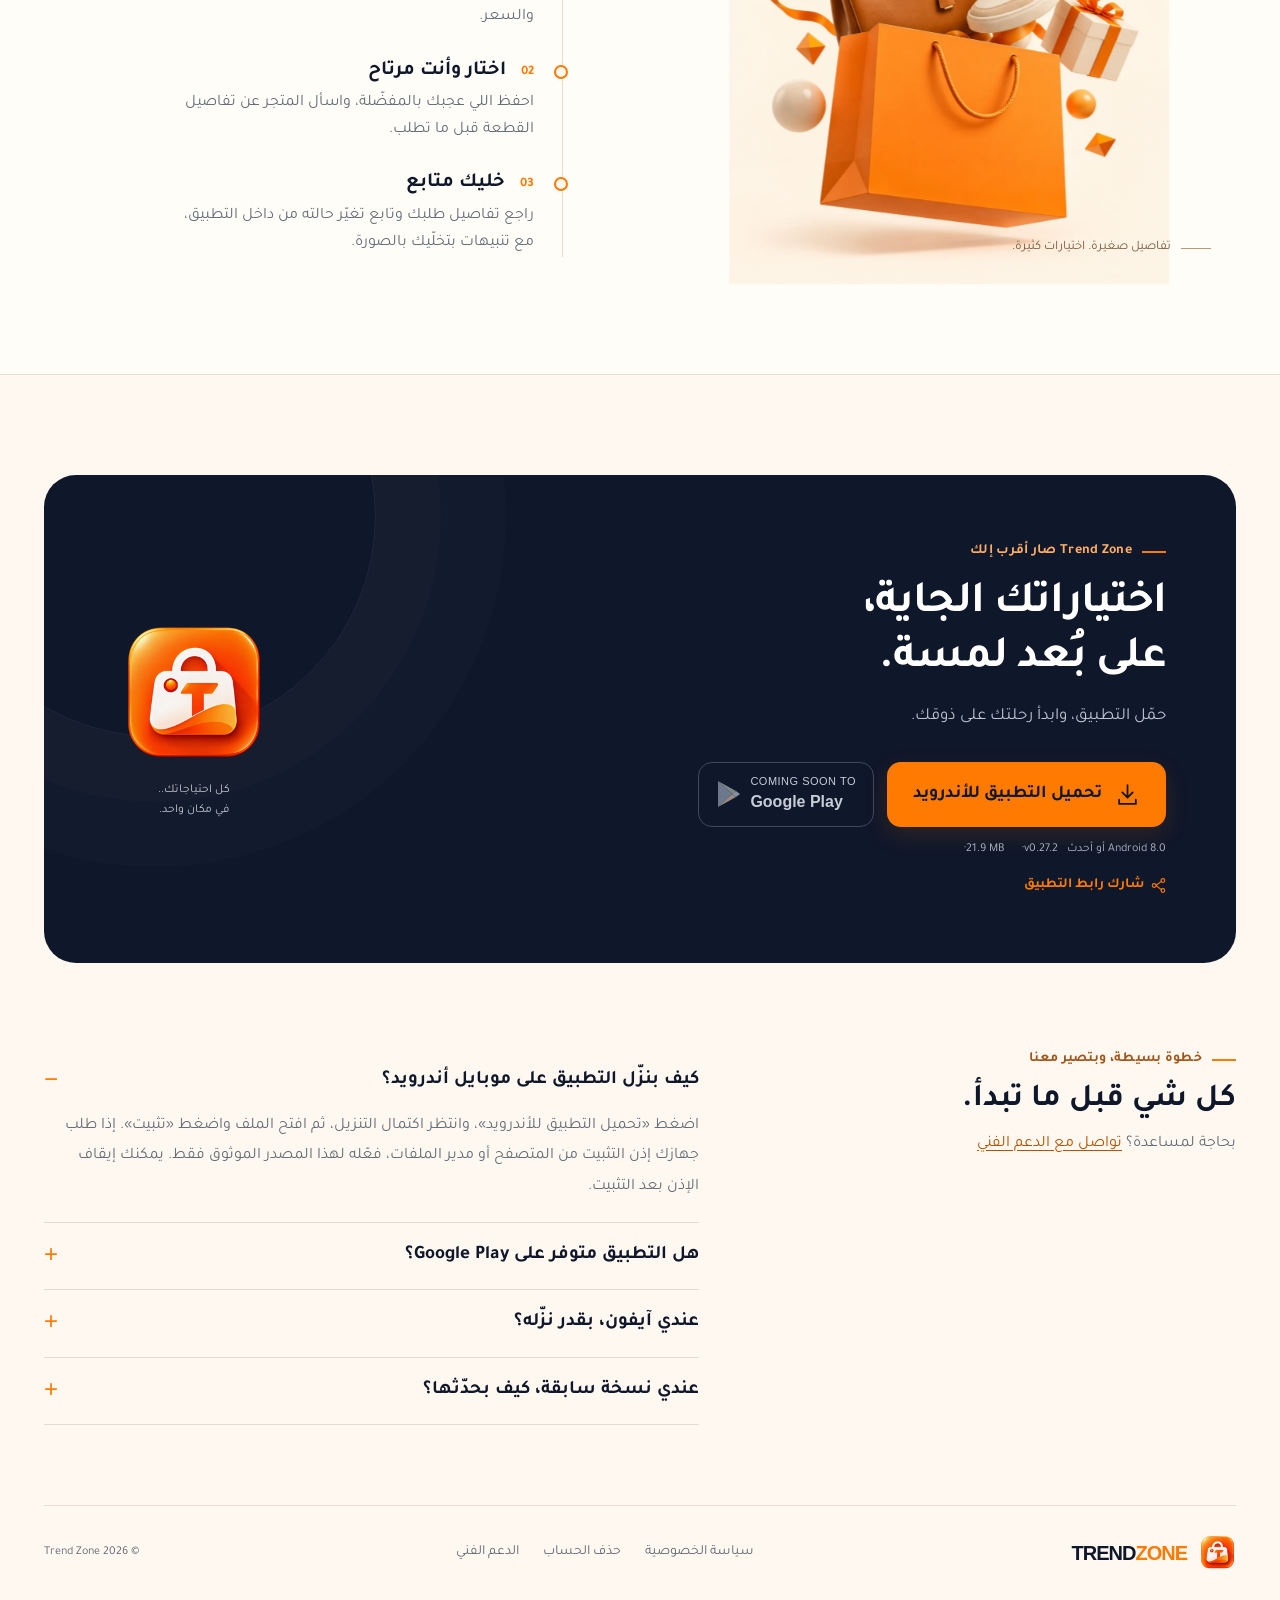
==== commit 5556948b: "Update download page to Trend Zone 0.27.2" ====
--- a/index.html
+++ b/index.html
@@ -2,14 +2,14 @@
 <html lang="ar" dir="rtl"><head><meta charset="UTF-8"><meta name="viewport" content="width=device-width,initial-scale=1"><meta name="theme-color" content="#FFF8F1"><meta name="description" content="حمّل Trend Zone للأندرويد. اكتشف الأزياء والأحذية والإكسسوارات، احفظ اختياراتك وتابع طلباتك من مكان واحد."><meta property="og:title" content="Trend Zone — كل احتياجاتك في مكان واحد"><meta property="og:description" content="اكتشف، اختار، واطلب… كل احتياجاتك صارت أقرب إلك مع Trend Zone."><meta property="og:type" content="website"><meta property="og:url" content="https://trend-zone.github.io/trend-zone-releases/"><meta property="og:image" content="https://trend-zone.github.io/trend-zone-releases/brand-icon.png"><meta property="og:locale" content="ar_AR"><title>Trend Zone — كل احتياجاتك في مكان واحد</title><link rel="icon" type="image/png" href="brand-icon.png"><link rel="canonical" href="https://trend-zone.github.io/trend-zone-releases/"><link rel="preload" href="tajawal_bold.ttf" as="font" type="font/ttf" crossorigin><link rel="stylesheet" href="landing.css"><script src="landing.js" defer></script></head>
 <body><a class="skip" href="#main">انتقل إلى المحتوى</a><div class="pattern" aria-hidden="true"></div>
 <header class="header wrap"><a class="brand" href="./" aria-label="Trend Zone — الرئيسية"><img src="brand-icon.png" alt="" width="47" height="47"><span class="word">TREND<b>ZONE</b></span></a><nav class="nav" aria-label="التنقل الرئيسي"><a href="#discover">اكتشف التطبيق</a><a href="#how">كيف تبدأ؟</a><a href="mailto:trend-zone-support@googlegroups.com">الدعم الفني</a></nav><a class="nav-download" href="#download">حمّل التطبيق <svg viewBox="0 0 24 24" fill="none" stroke="currentColor" stroke-width="1.7" stroke-linecap="round" stroke-linejoin="round" aria-hidden="true"><path d="M12 3v12m-5-5 5 5 5-5M4 17v4h16v-4"/></svg></a></header>
-<main id="main"><section class="hero wrap" aria-labelledby="hero-title"><div class="hero-copy"><h1 id="hero-title">كل احتياجاتك<br><em>في مكان واحد.</em></h1><p>اكتشف، اختار، واطلب… كل احتياجاتك صارت أقرب إلك مع <span dir="ltr">Trend Zone</span>.</p><div class="actions"><a class="download" href="https://github.com/TREND-ZONE/trend-zone-releases/releases/latest/download/TrendZone.apk" download="TrendZone-0.27.1.apk"><svg viewBox="0 0 24 24" fill="none" stroke="currentColor" stroke-width="1.7" stroke-linecap="round" stroke-linejoin="round" aria-hidden="true"><path d="M12 3v12m-5-5 5 5 5-5M4 17v4h16v-4"/></svg><span>تحميل التطبيق للأندرويد</span></a><div class="store-soon" aria-label="Coming Soon to Google Play"><svg viewBox="0 0 24 28" aria-hidden="true"><path d="M2 1 16 14 2 27Z" fill="#94a3b8"/><path d="m2 1 18 10-4 3Z" fill="#a8b8b0"/><path d="m2 27 18-10-4-3Z" fill="#d3bca9"/><path d="m16 14 4-3 4 3-4 3Z" fill="#b9c3cf"/></svg><span><small>COMING SOON TO</small><strong>Google Play</strong></span></div></div><div class="file-note"><span>Android 8.0 أو أحدث</span><span dir="ltr">v0.27.1</span><span dir="ltr">13.2 MB</span></div></div>
+<main id="main"><section class="hero wrap" aria-labelledby="hero-title"><div class="hero-copy"><h1 id="hero-title">كل احتياجاتك<br><em>في مكان واحد.</em></h1><p>اكتشف، اختار، واطلب… كل احتياجاتك صارت أقرب إلك مع <span dir="ltr">Trend Zone</span>.</p><div class="actions"><a class="download" href="https://github.com/TREND-ZONE/trend-zone-releases/releases/latest/download/TrendZone.apk" download="TrendZone-0.27.2.apk"><svg viewBox="0 0 24 24" fill="none" stroke="currentColor" stroke-width="1.7" stroke-linecap="round" stroke-linejoin="round" aria-hidden="true"><path d="M12 3v12m-5-5 5 5 5-5M4 17v4h16v-4"/></svg><span>تحميل التطبيق للأندرويد</span></a><div class="store-soon" aria-label="Coming Soon to Google Play"><svg viewBox="0 0 24 28" aria-hidden="true"><path d="M2 1 16 14 2 27Z" fill="#94a3b8"/><path d="m2 1 18 10-4 3Z" fill="#a8b8b0"/><path d="m2 27 18-10-4-3Z" fill="#d3bca9"/><path d="m16 14 4-3 4 3-4 3Z" fill="#b9c3cf"/></svg><span><small>COMING SOON TO</small><strong>Google Play</strong></span></div></div><div class="file-note"><span>Android 8.0 أو أحدث</span><span dir="ltr">v0.27.2</span><span dir="ltr">21.9 MB</span></div></div>
 <div class="hero-art" aria-label="تصوّر توضيحي لتجربة Trend Zone"><div class="orbit" aria-hidden="true"></div><span class="star-spark" aria-hidden="true">✦</span><img class="float-icon" src="brand-icon.png" alt="أيقونة Trend Zone" width="83" height="83">
 <div class="phone phone-back" aria-hidden="true"><div class="camera"></div><div class="phone-top"><span>9:41</span><span>▰ ▮▮</span></div><img class="brand-art" src="welcome_scene.webp" width="1122" height="1402" alt=""><h3><span>كل احتياجاتك</span><span>في مكان واحد</span></h3><p>اختياراتك الجديدة بتبدأ من هون.</p><span class="mini-button">ابدأ الاكتشاف</span></div>
 <div class="phone phone-front" aria-hidden="true"><div class="camera"></div><div class="phone-top"><span>9:41</span><span>▰ ▮▮</span></div><div class="phone-brand"><span class="word">TREND<b>ZONE</b></span></div><div class="phone-search"><svg viewBox="0 0 24 24" fill="none" stroke="currentColor" stroke-width="1.7" stroke-linecap="round" stroke-linejoin="round" aria-hidden="true"><path d="m21 21-5-5M18 10a8 8 0 1 1-16 0 8 8 0 0 1 16 0"/></svg><span>ابحث عن أي شيء تريده</span></div><div class="mini-cats"><div class="mini-cat"><span class="swatch"></span>رجالي</div><div class="mini-cat"><span class="swatch dress"></span>نسائي</div><div class="mini-cat"><span class="swatch kids"></span>أطفال</div></div><div class="mini-banner"><div><b><span>كل احتياجاتك</span><span>في مكان واحد</span></b><small>اكتشف اختياراتك ←</small></div><span class="swatch dress"></span></div><div class="mini-title">على ذوقك<span>اكتشف المزيد</span></div><div class="mini-products"><div><span class="swatch"></span><small>تفاصيل بتشبهك</small></div><div><span class="swatch kids"></span><small>اختيارات للصغار</small></div></div><div class="phone-bottom"><span>⌂</span><span>▦</span><span>♡</span><span>♙</span></div></div>
 <div class="float-label label-one"><svg viewBox="0 0 24 24" fill="none" stroke="currentColor" stroke-width="1.7" stroke-linecap="round" stroke-linejoin="round" aria-hidden="true"><path d="M20.8 4.6a5.5 5.5 0 0 0-7.8 0L12 5.7l-1.1-1.1a5.5 5.5 0 0 0-7.8 7.8L12 21l8.8-8.6a5.5 5.5 0 0 0 0-7.8Z"/></svg> اختياراتك المفضّلة</div><div class="float-label label-two"><svg viewBox="0 0 24 24" fill="none" stroke="currentColor" stroke-width="1.7" stroke-linecap="round" stroke-linejoin="round" aria-hidden="true"><path d="M4 7h16l-1 15H5L4 7Zm4 0V5a4 4 0 0 1 8 0v2"/></svg> اختيارات على ذوقك</div><p class="tiny-caption">عرض توضيحي للواجهات • تختلف المنتجات حسب المتاجر المتاحة</p></div></section>
 <section class="category-strip wrap" id="discover" aria-labelledby="categories-title"><div class="section-intro"><h2 id="categories-title">كل ذوق، إله مكان.</h2><p>من أساسيات يومك، للقطع اللي إلها حكاية.</p></div><div class="categories"><div class="category"><div class="cat-image cat-men" role="img" aria-label="ملابس رجالية"></div><h3>رجالي</h3></div><div class="category"><div class="cat-image cat-women" role="img" aria-label="فستان وملابس نسائية"></div><h3>نسائي</h3></div><div class="category"><div class="cat-image cat-kids" role="img" aria-label="ملابس أطفال"></div><h3>أطفال</h3></div><div class="category"><div class="cat-image cat-shoes" role="img" aria-label="أحذية"></div><h3>أحذية</h3></div><div class="category"><div class="cat-image cat-bags" role="img" aria-label="حقائب وإكسسوارات"></div><h3>إكسسوارات</h3></div><div class="category"><div class="cat-image cat-crochet" role="img" aria-label="ألعاب وأعمال كروشيه"></div><h3>كروشيه وألعاب</h3></div></div></section>
 <section class="journey" id="how" aria-labelledby="journey-title"><div class="journey-layout wrap"><div class="journey-visual"><img src="welcome_scene.webp" alt="تشكيلة من الملابس والحذاء والحقيبة حول حقيبة تسوّق برتقالية" width="1122" height="1402" loading="lazy"><span class="journey-note">تفاصيل صغيرة. اختيارات كثيرة.</span></div><div class="journey-copy"><div class="eyebrow">أقرب لذوقك، وأسهل بيومك</div><h2 id="journey-title">من أول نظرة،<br>لحد ما يصير طلبك.</h2><div class="steps"><div class="step"><h3><small>01</small> اكتشف اللي بناسبك</h3><p>تصفّح الأقسام، وضيّق اختياراتك بالمقاس واللون والسعر.</p></div><div class="step"><h3><small>02</small> اختار وأنت مرتاح</h3><p>احفظ اللي عجبك بالمفضّلة، واسأل المتجر عن تفاصيل القطعة قبل ما تطلب.</p></div><div class="step"><h3><small>03</small> خليك متابع</h3><p>راجع تفاصيل طلبك وتابع تغيّر حالته من داخل التطبيق، مع تنبيهات بتخلّيك بالصورة.</p></div></div></div></div></section>
-<section class="download-section wrap" id="download" aria-labelledby="download-title"><div class="download-stage"><div><div class="eyebrow">Trend Zone صار أقرب إلك</div><h2 id="download-title">اختياراتك الجاية،<br>على بُعد لمسة.</h2><p>حمّل التطبيق، وابدأ رحلتك على ذوقك.</p><div class="actions"><a class="download" href="https://github.com/TREND-ZONE/trend-zone-releases/releases/latest/download/TrendZone.apk" download="TrendZone-0.27.1.apk"><svg viewBox="0 0 24 24" fill="none" stroke="currentColor" stroke-width="1.7" stroke-linecap="round" stroke-linejoin="round" aria-hidden="true"><path d="M12 3v12m-5-5 5 5 5-5M4 17v4h16v-4"/></svg><span>تحميل التطبيق للأندرويد</span></a><div class="store-soon" aria-label="Coming Soon to Google Play"><svg viewBox="0 0 24 28" aria-hidden="true"><path d="M2 1 16 14 2 27Z" fill="#94a3b8"/><path d="m2 1 18 10-4 3Z" fill="#a8b8b0"/><path d="m2 27 18-10-4-3Z" fill="#d3bca9"/><path d="m16 14 4-3 4 3-4 3Z" fill="#b9c3cf"/></svg><span><small>COMING SOON TO</small><strong>Google Play</strong></span></div></div><div class="file-note"><span>Android 8.0 أو أحدث</span><span dir="ltr">v0.27.1</span><span dir="ltr">13.2 MB</span></div><button class="share" id="share" type="button"><svg viewBox="0 0 24 24" fill="none" stroke="currentColor" stroke-width="1.7" stroke-linecap="round" stroke-linejoin="round" aria-hidden="true"><path d="M8 12 17 5M8 12l9 7M8 12a3 3 0 1 1-6 0 3 3 0 0 1 6 0M22 4a3 3 0 1 1-6 0 3 3 0 0 1 6 0M22 20a3 3 0 1 1-6 0 3 3 0 0 1 6 0"/></svg> شارك رابط التطبيق</button></div><div class="qr"><img src="brand-icon.png" alt="أيقونة Trend Zone" width="150" height="150" loading="lazy"><p>كل احتياجاتك..<br>في مكان واحد.</p></div></div></section>
+<section class="download-section wrap" id="download" aria-labelledby="download-title"><div class="download-stage"><div><div class="eyebrow">Trend Zone صار أقرب إلك</div><h2 id="download-title">اختياراتك الجاية،<br>على بُعد لمسة.</h2><p>حمّل التطبيق، وابدأ رحلتك على ذوقك.</p><div class="actions"><a class="download" href="https://github.com/TREND-ZONE/trend-zone-releases/releases/latest/download/TrendZone.apk" download="TrendZone-0.27.2.apk"><svg viewBox="0 0 24 24" fill="none" stroke="currentColor" stroke-width="1.7" stroke-linecap="round" stroke-linejoin="round" aria-hidden="true"><path d="M12 3v12m-5-5 5 5 5-5M4 17v4h16v-4"/></svg><span>تحميل التطبيق للأندرويد</span></a><div class="store-soon" aria-label="Coming Soon to Google Play"><svg viewBox="0 0 24 28" aria-hidden="true"><path d="M2 1 16 14 2 27Z" fill="#94a3b8"/><path d="m2 1 18 10-4 3Z" fill="#a8b8b0"/><path d="m2 27 18-10-4-3Z" fill="#d3bca9"/><path d="m16 14 4-3 4 3-4 3Z" fill="#b9c3cf"/></svg><span><small>COMING SOON TO</small><strong>Google Play</strong></span></div></div><div class="file-note"><span>Android 8.0 أو أحدث</span><span dir="ltr">v0.27.2</span><span dir="ltr">21.9 MB</span></div><button class="share" id="share" type="button"><svg viewBox="0 0 24 24" fill="none" stroke="currentColor" stroke-width="1.7" stroke-linecap="round" stroke-linejoin="round" aria-hidden="true"><path d="M8 12 17 5M8 12l9 7M8 12a3 3 0 1 1-6 0 3 3 0 0 1 6 0M22 4a3 3 0 1 1-6 0 3 3 0 0 1 6 0M22 20a3 3 0 1 1-6 0 3 3 0 0 1 6 0"/></svg> شارك رابط التطبيق</button></div><div class="qr"><img src="brand-icon.png" alt="أيقونة Trend Zone" width="150" height="150" loading="lazy"><p>كل احتياجاتك..<br>في مكان واحد.</p></div></div></section>
 <section class="faq wrap" aria-labelledby="faq-title"><div><div class="eyebrow">خطوة بسيطة، وبتصير معنا</div><h2 id="faq-title">كل شي قبل ما تبدأ.</h2><p>بحاجة لمساعدة؟ <a href="mailto:trend-zone-support@googlegroups.com">تواصل مع الدعم الفني</a></p></div><div><details open><summary>كيف بنزّل التطبيق على موبايل أندرويد؟</summary><p>اضغط «تحميل التطبيق للأندرويد»، وانتظر اكتمال التنزيل، ثم افتح الملف واضغط «تثبيت». إذا طلب جهازك إذن التثبيت من المتصفح أو مدير الملفات، فعّله لهذا المصدر الموثوق فقط. يمكنك إيقاف الإذن بعد التثبيت.</p></details><details><summary>هل التطبيق متوفر على Google Play؟</summary><p>قريباً على Google Play. حالياً يمكنك تنزيل نسخة أندرويد مباشرة من هذه الصفحة.</p></details><details><summary>عندي آيفون، بقدر نزّله؟</summary><p>النسخة الحالية مخصصة لأجهزة أندرويد 8.0 أو أحدث، وملف التنزيل لا يعمل على آيفون.</p></details><details><summary>عندي نسخة سابقة، كيف بحدّثها؟</summary><p>احتفظ بالتطبيق الموجود وثبّت التحديث من نفس مصدر نسختك. إذا رفض الهاتف التحديث بسبب اختلاف النسخة، تواصل مع الدعم الفني قبل حذف التطبيق حتى نساعدك تختار الملف المناسب.</p></details></div></section></main>
 <footer class="footer wrap"><a class="brand" href="./" aria-label="Trend Zone الرئيسية"><img src="brand-icon.png" alt="" width="37" height="37"><span class="word">TREND<b>ZONE</b></span></a><nav class="footer-links" aria-label="روابط المساعدة"><a href="privacy.html">سياسة الخصوصية</a><a href="delete-account.html">حذف الحساب</a><a href="mailto:trend-zone-support@googlegroups.com">الدعم الفني</a></nav><small>© 2026 Trend Zone</small></footer><div id="toast" class="toast" role="status" aria-live="polite"></div></body></html>
 
@@ -17,3 +17,4 @@
 
 
 
+
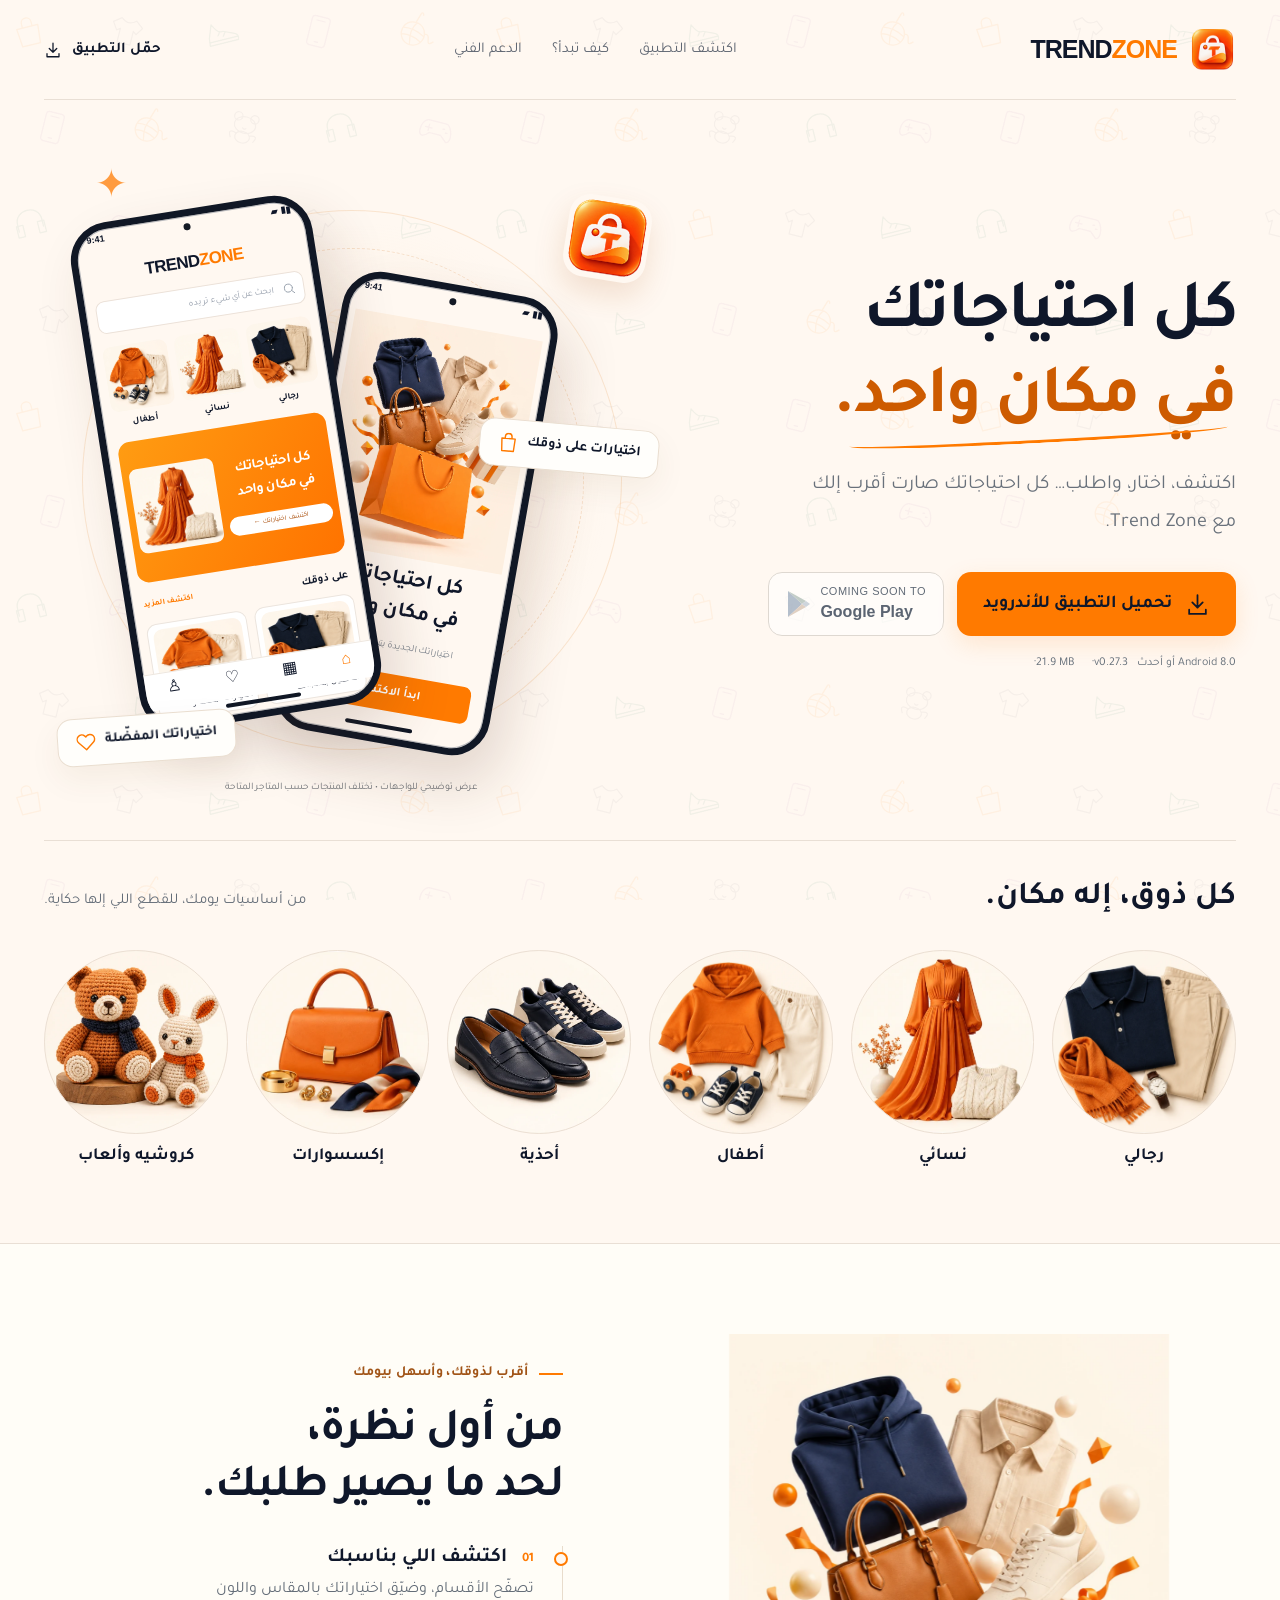
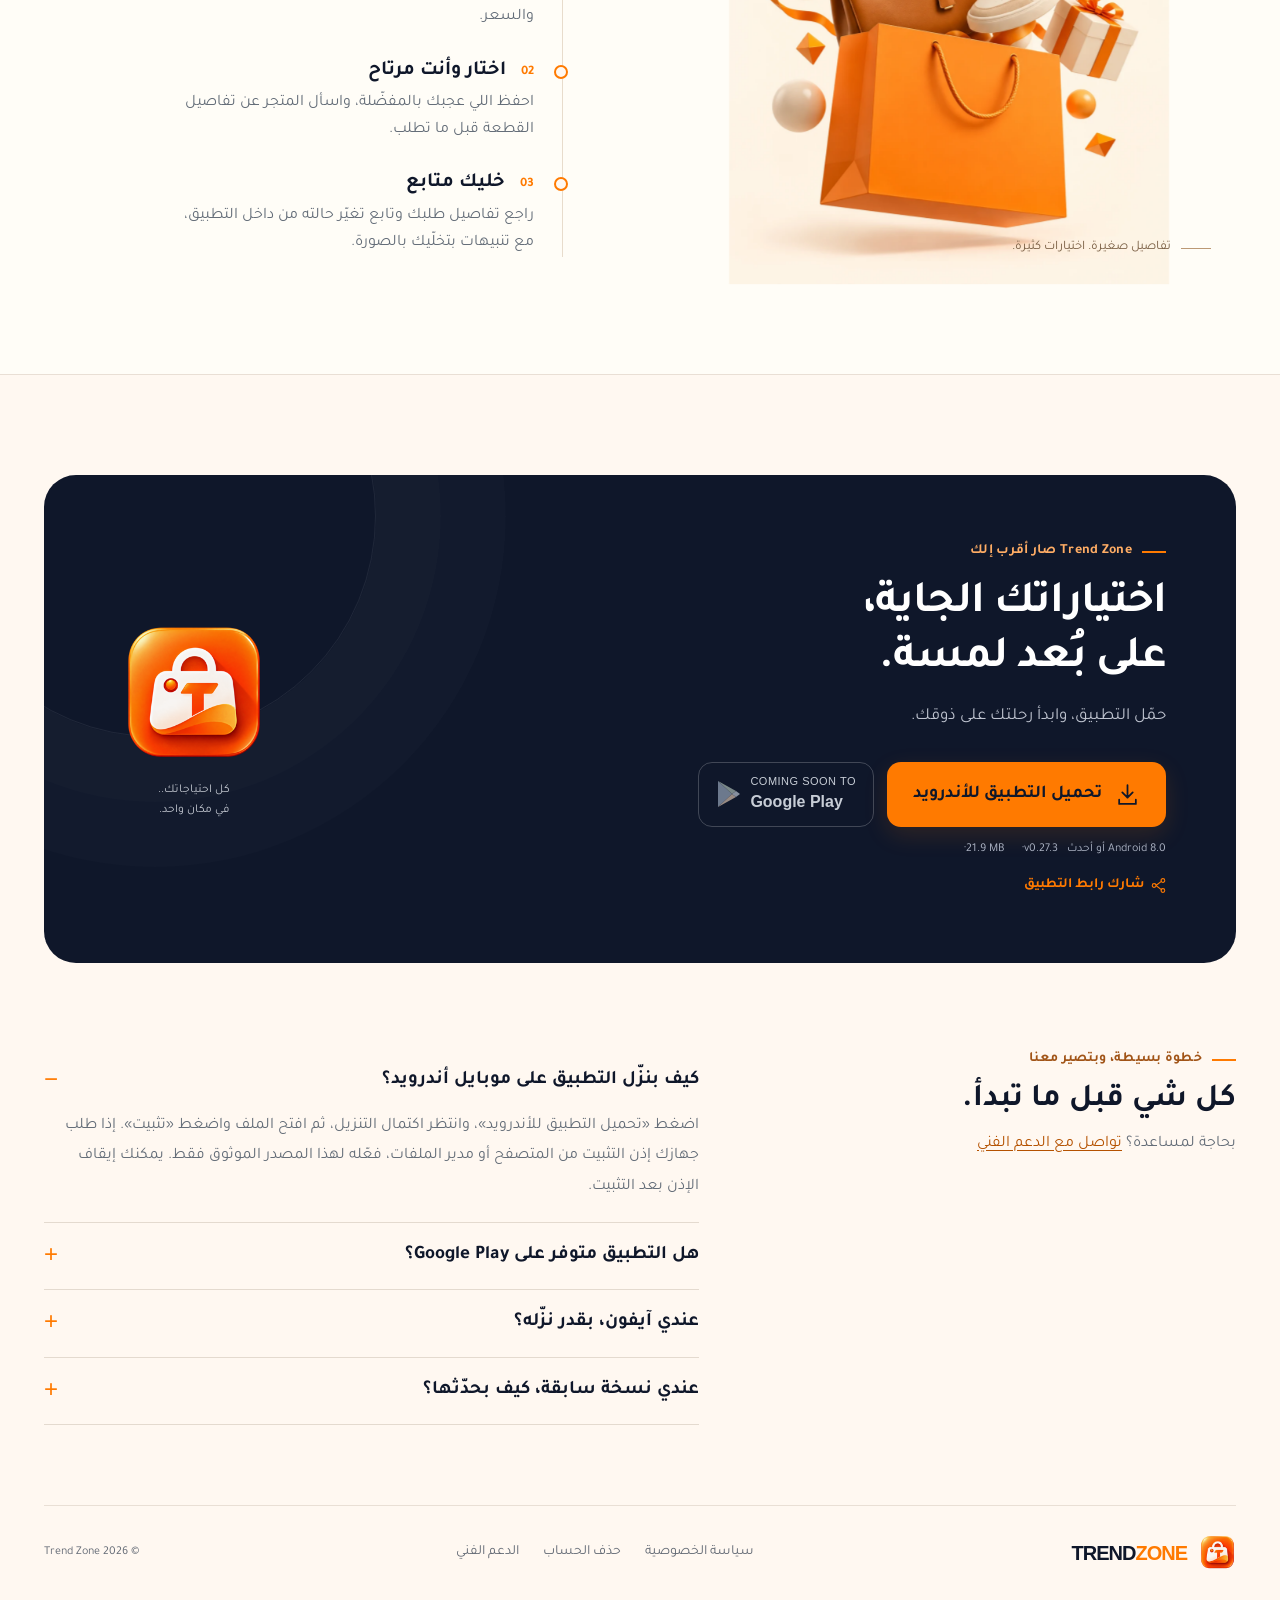
==== commit 3542944a: "Update download page to Trend Zone 0.27.3" ====
--- a/index.html
+++ b/index.html
@@ -2,14 +2,14 @@
 <html lang="ar" dir="rtl"><head><meta charset="UTF-8"><meta name="viewport" content="width=device-width,initial-scale=1"><meta name="theme-color" content="#FFF8F1"><meta name="description" content="حمّل Trend Zone للأندرويد. اكتشف الأزياء والأحذية والإكسسوارات، احفظ اختياراتك وتابع طلباتك من مكان واحد."><meta property="og:title" content="Trend Zone — كل احتياجاتك في مكان واحد"><meta property="og:description" content="اكتشف، اختار، واطلب… كل احتياجاتك صارت أقرب إلك مع Trend Zone."><meta property="og:type" content="website"><meta property="og:url" content="https://trend-zone.github.io/trend-zone-releases/"><meta property="og:image" content="https://trend-zone.github.io/trend-zone-releases/brand-icon.png"><meta property="og:locale" content="ar_AR"><title>Trend Zone — كل احتياجاتك في مكان واحد</title><link rel="icon" type="image/png" href="brand-icon.png"><link rel="canonical" href="https://trend-zone.github.io/trend-zone-releases/"><link rel="preload" href="tajawal_bold.ttf" as="font" type="font/ttf" crossorigin><link rel="stylesheet" href="landing.css"><script src="landing.js" defer></script></head>
 <body><a class="skip" href="#main">انتقل إلى المحتوى</a><div class="pattern" aria-hidden="true"></div>
 <header class="header wrap"><a class="brand" href="./" aria-label="Trend Zone — الرئيسية"><img src="brand-icon.png" alt="" width="47" height="47"><span class="word">TREND<b>ZONE</b></span></a><nav class="nav" aria-label="التنقل الرئيسي"><a href="#discover">اكتشف التطبيق</a><a href="#how">كيف تبدأ؟</a><a href="mailto:trend-zone-support@googlegroups.com">الدعم الفني</a></nav><a class="nav-download" href="#download">حمّل التطبيق <svg viewBox="0 0 24 24" fill="none" stroke="currentColor" stroke-width="1.7" stroke-linecap="round" stroke-linejoin="round" aria-hidden="true"><path d="M12 3v12m-5-5 5 5 5-5M4 17v4h16v-4"/></svg></a></header>
-<main id="main"><section class="hero wrap" aria-labelledby="hero-title"><div class="hero-copy"><h1 id="hero-title">كل احتياجاتك<br><em>في مكان واحد.</em></h1><p>اكتشف، اختار، واطلب… كل احتياجاتك صارت أقرب إلك مع <span dir="ltr">Trend Zone</span>.</p><div class="actions"><a class="download" href="https://github.com/TREND-ZONE/trend-zone-releases/releases/latest/download/TrendZone.apk" download="TrendZone-0.27.2.apk"><svg viewBox="0 0 24 24" fill="none" stroke="currentColor" stroke-width="1.7" stroke-linecap="round" stroke-linejoin="round" aria-hidden="true"><path d="M12 3v12m-5-5 5 5 5-5M4 17v4h16v-4"/></svg><span>تحميل التطبيق للأندرويد</span></a><div class="store-soon" aria-label="Coming Soon to Google Play"><svg viewBox="0 0 24 28" aria-hidden="true"><path d="M2 1 16 14 2 27Z" fill="#94a3b8"/><path d="m2 1 18 10-4 3Z" fill="#a8b8b0"/><path d="m2 27 18-10-4-3Z" fill="#d3bca9"/><path d="m16 14 4-3 4 3-4 3Z" fill="#b9c3cf"/></svg><span><small>COMING SOON TO</small><strong>Google Play</strong></span></div></div><div class="file-note"><span>Android 8.0 أو أحدث</span><span dir="ltr">v0.27.2</span><span dir="ltr">21.9 MB</span></div></div>
+<main id="main"><section class="hero wrap" aria-labelledby="hero-title"><div class="hero-copy"><h1 id="hero-title">كل احتياجاتك<br><em>في مكان واحد.</em></h1><p>اكتشف، اختار، واطلب… كل احتياجاتك صارت أقرب إلك مع <span dir="ltr">Trend Zone</span>.</p><div class="actions"><a class="download" href="https://github.com/TREND-ZONE/trend-zone-releases/releases/latest/download/TrendZone.apk" download="TrendZone-0.27.3.apk"><svg viewBox="0 0 24 24" fill="none" stroke="currentColor" stroke-width="1.7" stroke-linecap="round" stroke-linejoin="round" aria-hidden="true"><path d="M12 3v12m-5-5 5 5 5-5M4 17v4h16v-4"/></svg><span>تحميل التطبيق للأندرويد</span></a><div class="store-soon" aria-label="Coming Soon to Google Play"><svg viewBox="0 0 24 28" aria-hidden="true"><path d="M2 1 16 14 2 27Z" fill="#94a3b8"/><path d="m2 1 18 10-4 3Z" fill="#a8b8b0"/><path d="m2 27 18-10-4-3Z" fill="#d3bca9"/><path d="m16 14 4-3 4 3-4 3Z" fill="#b9c3cf"/></svg><span><small>COMING SOON TO</small><strong>Google Play</strong></span></div></div><div class="file-note"><span>Android 8.0 أو أحدث</span><span dir="ltr">v0.27.3</span><span dir="ltr">21.9 MB</span></div></div>
 <div class="hero-art" aria-label="تصوّر توضيحي لتجربة Trend Zone"><div class="orbit" aria-hidden="true"></div><span class="star-spark" aria-hidden="true">✦</span><img class="float-icon" src="brand-icon.png" alt="أيقونة Trend Zone" width="83" height="83">
 <div class="phone phone-back" aria-hidden="true"><div class="camera"></div><div class="phone-top"><span>9:41</span><span>▰ ▮▮</span></div><img class="brand-art" src="welcome_scene.webp" width="1122" height="1402" alt=""><h3><span>كل احتياجاتك</span><span>في مكان واحد</span></h3><p>اختياراتك الجديدة بتبدأ من هون.</p><span class="mini-button">ابدأ الاكتشاف</span></div>
 <div class="phone phone-front" aria-hidden="true"><div class="camera"></div><div class="phone-top"><span>9:41</span><span>▰ ▮▮</span></div><div class="phone-brand"><span class="word">TREND<b>ZONE</b></span></div><div class="phone-search"><svg viewBox="0 0 24 24" fill="none" stroke="currentColor" stroke-width="1.7" stroke-linecap="round" stroke-linejoin="round" aria-hidden="true"><path d="m21 21-5-5M18 10a8 8 0 1 1-16 0 8 8 0 0 1 16 0"/></svg><span>ابحث عن أي شيء تريده</span></div><div class="mini-cats"><div class="mini-cat"><span class="swatch"></span>رجالي</div><div class="mini-cat"><span class="swatch dress"></span>نسائي</div><div class="mini-cat"><span class="swatch kids"></span>أطفال</div></div><div class="mini-banner"><div><b><span>كل احتياجاتك</span><span>في مكان واحد</span></b><small>اكتشف اختياراتك ←</small></div><span class="swatch dress"></span></div><div class="mini-title">على ذوقك<span>اكتشف المزيد</span></div><div class="mini-products"><div><span class="swatch"></span><small>تفاصيل بتشبهك</small></div><div><span class="swatch kids"></span><small>اختيارات للصغار</small></div></div><div class="phone-bottom"><span>⌂</span><span>▦</span><span>♡</span><span>♙</span></div></div>
 <div class="float-label label-one"><svg viewBox="0 0 24 24" fill="none" stroke="currentColor" stroke-width="1.7" stroke-linecap="round" stroke-linejoin="round" aria-hidden="true"><path d="M20.8 4.6a5.5 5.5 0 0 0-7.8 0L12 5.7l-1.1-1.1a5.5 5.5 0 0 0-7.8 7.8L12 21l8.8-8.6a5.5 5.5 0 0 0 0-7.8Z"/></svg> اختياراتك المفضّلة</div><div class="float-label label-two"><svg viewBox="0 0 24 24" fill="none" stroke="currentColor" stroke-width="1.7" stroke-linecap="round" stroke-linejoin="round" aria-hidden="true"><path d="M4 7h16l-1 15H5L4 7Zm4 0V5a4 4 0 0 1 8 0v2"/></svg> اختيارات على ذوقك</div><p class="tiny-caption">عرض توضيحي للواجهات • تختلف المنتجات حسب المتاجر المتاحة</p></div></section>
 <section class="category-strip wrap" id="discover" aria-labelledby="categories-title"><div class="section-intro"><h2 id="categories-title">كل ذوق، إله مكان.</h2><p>من أساسيات يومك، للقطع اللي إلها حكاية.</p></div><div class="categories"><div class="category"><div class="cat-image cat-men" role="img" aria-label="ملابس رجالية"></div><h3>رجالي</h3></div><div class="category"><div class="cat-image cat-women" role="img" aria-label="فستان وملابس نسائية"></div><h3>نسائي</h3></div><div class="category"><div class="cat-image cat-kids" role="img" aria-label="ملابس أطفال"></div><h3>أطفال</h3></div><div class="category"><div class="cat-image cat-shoes" role="img" aria-label="أحذية"></div><h3>أحذية</h3></div><div class="category"><div class="cat-image cat-bags" role="img" aria-label="حقائب وإكسسوارات"></div><h3>إكسسوارات</h3></div><div class="category"><div class="cat-image cat-crochet" role="img" aria-label="ألعاب وأعمال كروشيه"></div><h3>كروشيه وألعاب</h3></div></div></section>
 <section class="journey" id="how" aria-labelledby="journey-title"><div class="journey-layout wrap"><div class="journey-visual"><img src="welcome_scene.webp" alt="تشكيلة من الملابس والحذاء والحقيبة حول حقيبة تسوّق برتقالية" width="1122" height="1402" loading="lazy"><span class="journey-note">تفاصيل صغيرة. اختيارات كثيرة.</span></div><div class="journey-copy"><div class="eyebrow">أقرب لذوقك، وأسهل بيومك</div><h2 id="journey-title">من أول نظرة،<br>لحد ما يصير طلبك.</h2><div class="steps"><div class="step"><h3><small>01</small> اكتشف اللي بناسبك</h3><p>تصفّح الأقسام، وضيّق اختياراتك بالمقاس واللون والسعر.</p></div><div class="step"><h3><small>02</small> اختار وأنت مرتاح</h3><p>احفظ اللي عجبك بالمفضّلة، واسأل المتجر عن تفاصيل القطعة قبل ما تطلب.</p></div><div class="step"><h3><small>03</small> خليك متابع</h3><p>راجع تفاصيل طلبك وتابع تغيّر حالته من داخل التطبيق، مع تنبيهات بتخلّيك بالصورة.</p></div></div></div></div></section>
-<section class="download-section wrap" id="download" aria-labelledby="download-title"><div class="download-stage"><div><div class="eyebrow">Trend Zone صار أقرب إلك</div><h2 id="download-title">اختياراتك الجاية،<br>على بُعد لمسة.</h2><p>حمّل التطبيق، وابدأ رحلتك على ذوقك.</p><div class="actions"><a class="download" href="https://github.com/TREND-ZONE/trend-zone-releases/releases/latest/download/TrendZone.apk" download="TrendZone-0.27.2.apk"><svg viewBox="0 0 24 24" fill="none" stroke="currentColor" stroke-width="1.7" stroke-linecap="round" stroke-linejoin="round" aria-hidden="true"><path d="M12 3v12m-5-5 5 5 5-5M4 17v4h16v-4"/></svg><span>تحميل التطبيق للأندرويد</span></a><div class="store-soon" aria-label="Coming Soon to Google Play"><svg viewBox="0 0 24 28" aria-hidden="true"><path d="M2 1 16 14 2 27Z" fill="#94a3b8"/><path d="m2 1 18 10-4 3Z" fill="#a8b8b0"/><path d="m2 27 18-10-4-3Z" fill="#d3bca9"/><path d="m16 14 4-3 4 3-4 3Z" fill="#b9c3cf"/></svg><span><small>COMING SOON TO</small><strong>Google Play</strong></span></div></div><div class="file-note"><span>Android 8.0 أو أحدث</span><span dir="ltr">v0.27.2</span><span dir="ltr">21.9 MB</span></div><button class="share" id="share" type="button"><svg viewBox="0 0 24 24" fill="none" stroke="currentColor" stroke-width="1.7" stroke-linecap="round" stroke-linejoin="round" aria-hidden="true"><path d="M8 12 17 5M8 12l9 7M8 12a3 3 0 1 1-6 0 3 3 0 0 1 6 0M22 4a3 3 0 1 1-6 0 3 3 0 0 1 6 0M22 20a3 3 0 1 1-6 0 3 3 0 0 1 6 0"/></svg> شارك رابط التطبيق</button></div><div class="qr"><img src="brand-icon.png" alt="أيقونة Trend Zone" width="150" height="150" loading="lazy"><p>كل احتياجاتك..<br>في مكان واحد.</p></div></div></section>
+<section class="download-section wrap" id="download" aria-labelledby="download-title"><div class="download-stage"><div><div class="eyebrow">Trend Zone صار أقرب إلك</div><h2 id="download-title">اختياراتك الجاية،<br>على بُعد لمسة.</h2><p>حمّل التطبيق، وابدأ رحلتك على ذوقك.</p><div class="actions"><a class="download" href="https://github.com/TREND-ZONE/trend-zone-releases/releases/latest/download/TrendZone.apk" download="TrendZone-0.27.3.apk"><svg viewBox="0 0 24 24" fill="none" stroke="currentColor" stroke-width="1.7" stroke-linecap="round" stroke-linejoin="round" aria-hidden="true"><path d="M12 3v12m-5-5 5 5 5-5M4 17v4h16v-4"/></svg><span>تحميل التطبيق للأندرويد</span></a><div class="store-soon" aria-label="Coming Soon to Google Play"><svg viewBox="0 0 24 28" aria-hidden="true"><path d="M2 1 16 14 2 27Z" fill="#94a3b8"/><path d="m2 1 18 10-4 3Z" fill="#a8b8b0"/><path d="m2 27 18-10-4-3Z" fill="#d3bca9"/><path d="m16 14 4-3 4 3-4 3Z" fill="#b9c3cf"/></svg><span><small>COMING SOON TO</small><strong>Google Play</strong></span></div></div><div class="file-note"><span>Android 8.0 أو أحدث</span><span dir="ltr">v0.27.3</span><span dir="ltr">21.9 MB</span></div><button class="share" id="share" type="button"><svg viewBox="0 0 24 24" fill="none" stroke="currentColor" stroke-width="1.7" stroke-linecap="round" stroke-linejoin="round" aria-hidden="true"><path d="M8 12 17 5M8 12l9 7M8 12a3 3 0 1 1-6 0 3 3 0 0 1 6 0M22 4a3 3 0 1 1-6 0 3 3 0 0 1 6 0M22 20a3 3 0 1 1-6 0 3 3 0 0 1 6 0"/></svg> شارك رابط التطبيق</button></div><div class="qr"><img src="brand-icon.png" alt="أيقونة Trend Zone" width="150" height="150" loading="lazy"><p>كل احتياجاتك..<br>في مكان واحد.</p></div></div></section>
 <section class="faq wrap" aria-labelledby="faq-title"><div><div class="eyebrow">خطوة بسيطة، وبتصير معنا</div><h2 id="faq-title">كل شي قبل ما تبدأ.</h2><p>بحاجة لمساعدة؟ <a href="mailto:trend-zone-support@googlegroups.com">تواصل مع الدعم الفني</a></p></div><div><details open><summary>كيف بنزّل التطبيق على موبايل أندرويد؟</summary><p>اضغط «تحميل التطبيق للأندرويد»، وانتظر اكتمال التنزيل، ثم افتح الملف واضغط «تثبيت». إذا طلب جهازك إذن التثبيت من المتصفح أو مدير الملفات، فعّله لهذا المصدر الموثوق فقط. يمكنك إيقاف الإذن بعد التثبيت.</p></details><details><summary>هل التطبيق متوفر على Google Play؟</summary><p>قريباً على Google Play. حالياً يمكنك تنزيل نسخة أندرويد مباشرة من هذه الصفحة.</p></details><details><summary>عندي آيفون، بقدر نزّله؟</summary><p>النسخة الحالية مخصصة لأجهزة أندرويد 8.0 أو أحدث، وملف التنزيل لا يعمل على آيفون.</p></details><details><summary>عندي نسخة سابقة، كيف بحدّثها؟</summary><p>احتفظ بالتطبيق الموجود وثبّت التحديث من نفس مصدر نسختك. إذا رفض الهاتف التحديث بسبب اختلاف النسخة، تواصل مع الدعم الفني قبل حذف التطبيق حتى نساعدك تختار الملف المناسب.</p></details></div></section></main>
 <footer class="footer wrap"><a class="brand" href="./" aria-label="Trend Zone الرئيسية"><img src="brand-icon.png" alt="" width="37" height="37"><span class="word">TREND<b>ZONE</b></span></a><nav class="footer-links" aria-label="روابط المساعدة"><a href="privacy.html">سياسة الخصوصية</a><a href="delete-account.html">حذف الحساب</a><a href="mailto:trend-zone-support@googlegroups.com">الدعم الفني</a></nav><small>© 2026 Trend Zone</small></footer><div id="toast" class="toast" role="status" aria-live="polite"></div></body></html>
 
@@ -18,3 +18,4 @@
 
 
 
+
